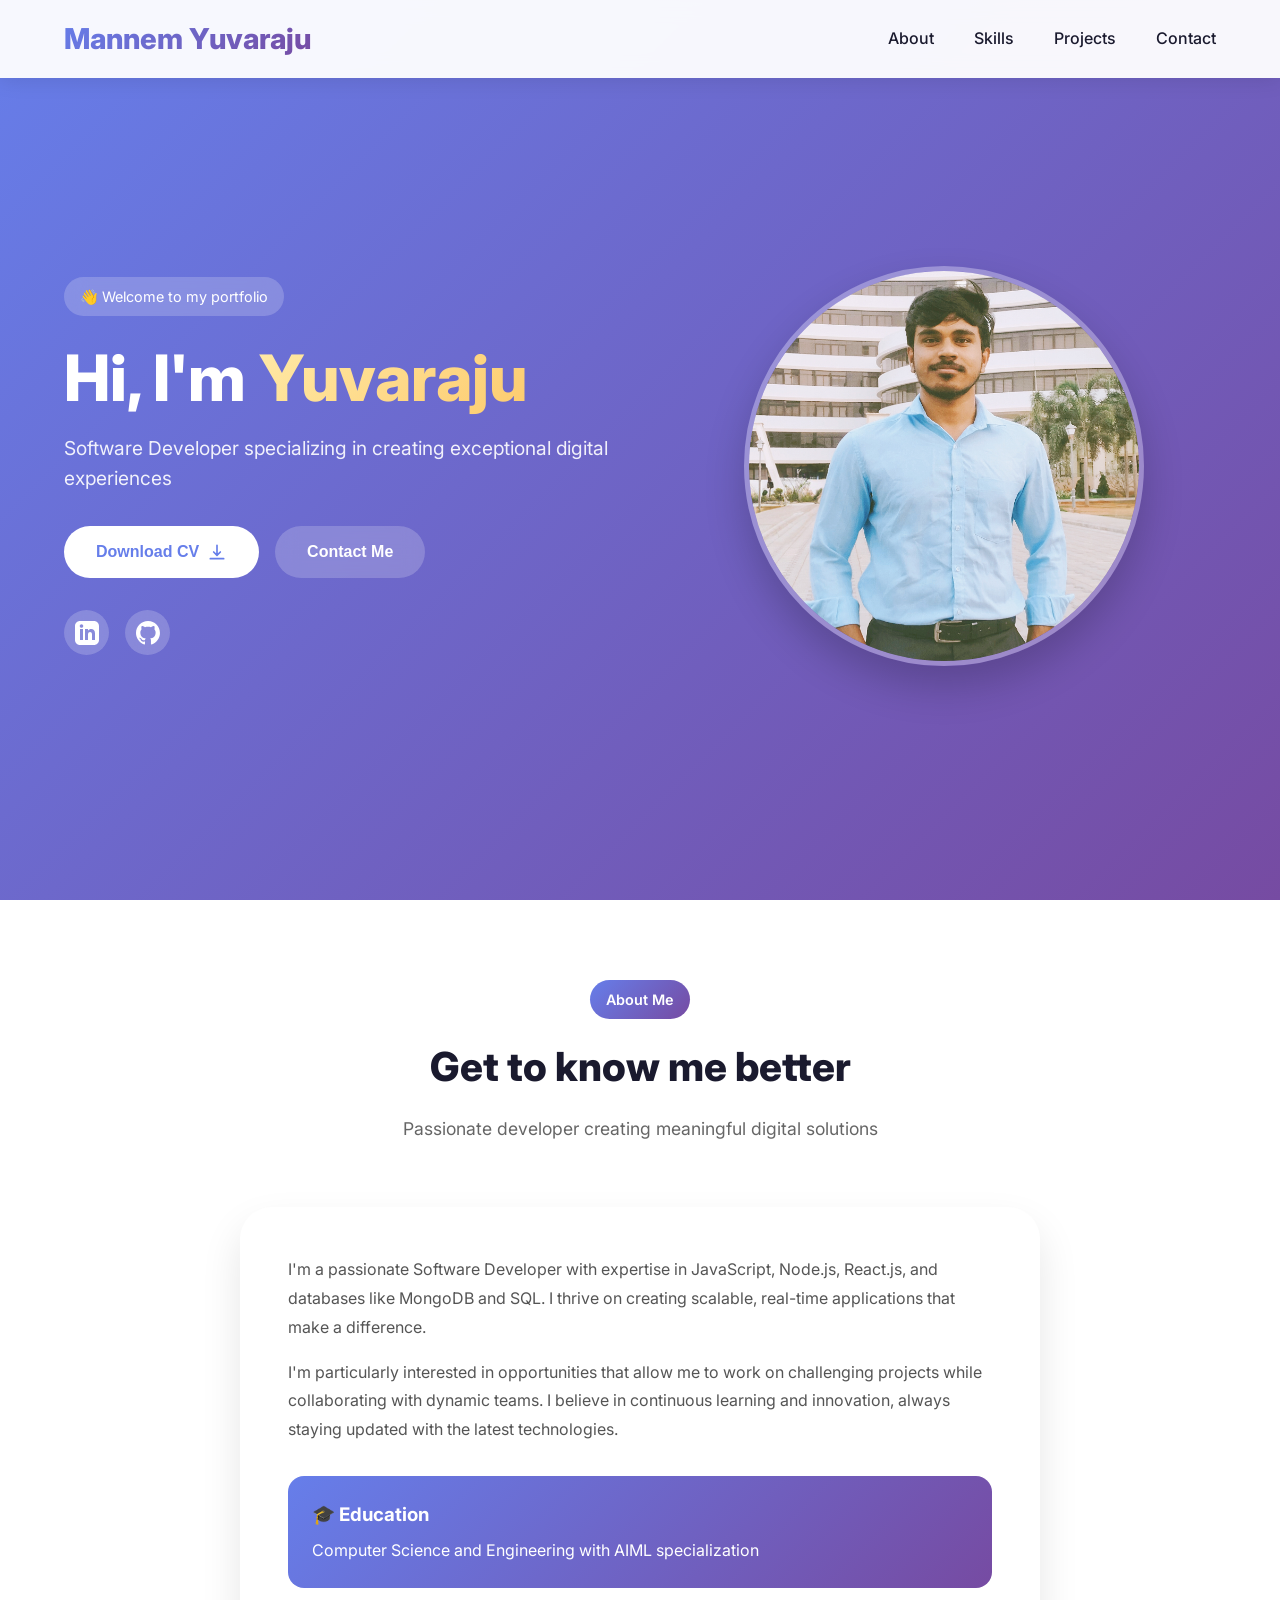
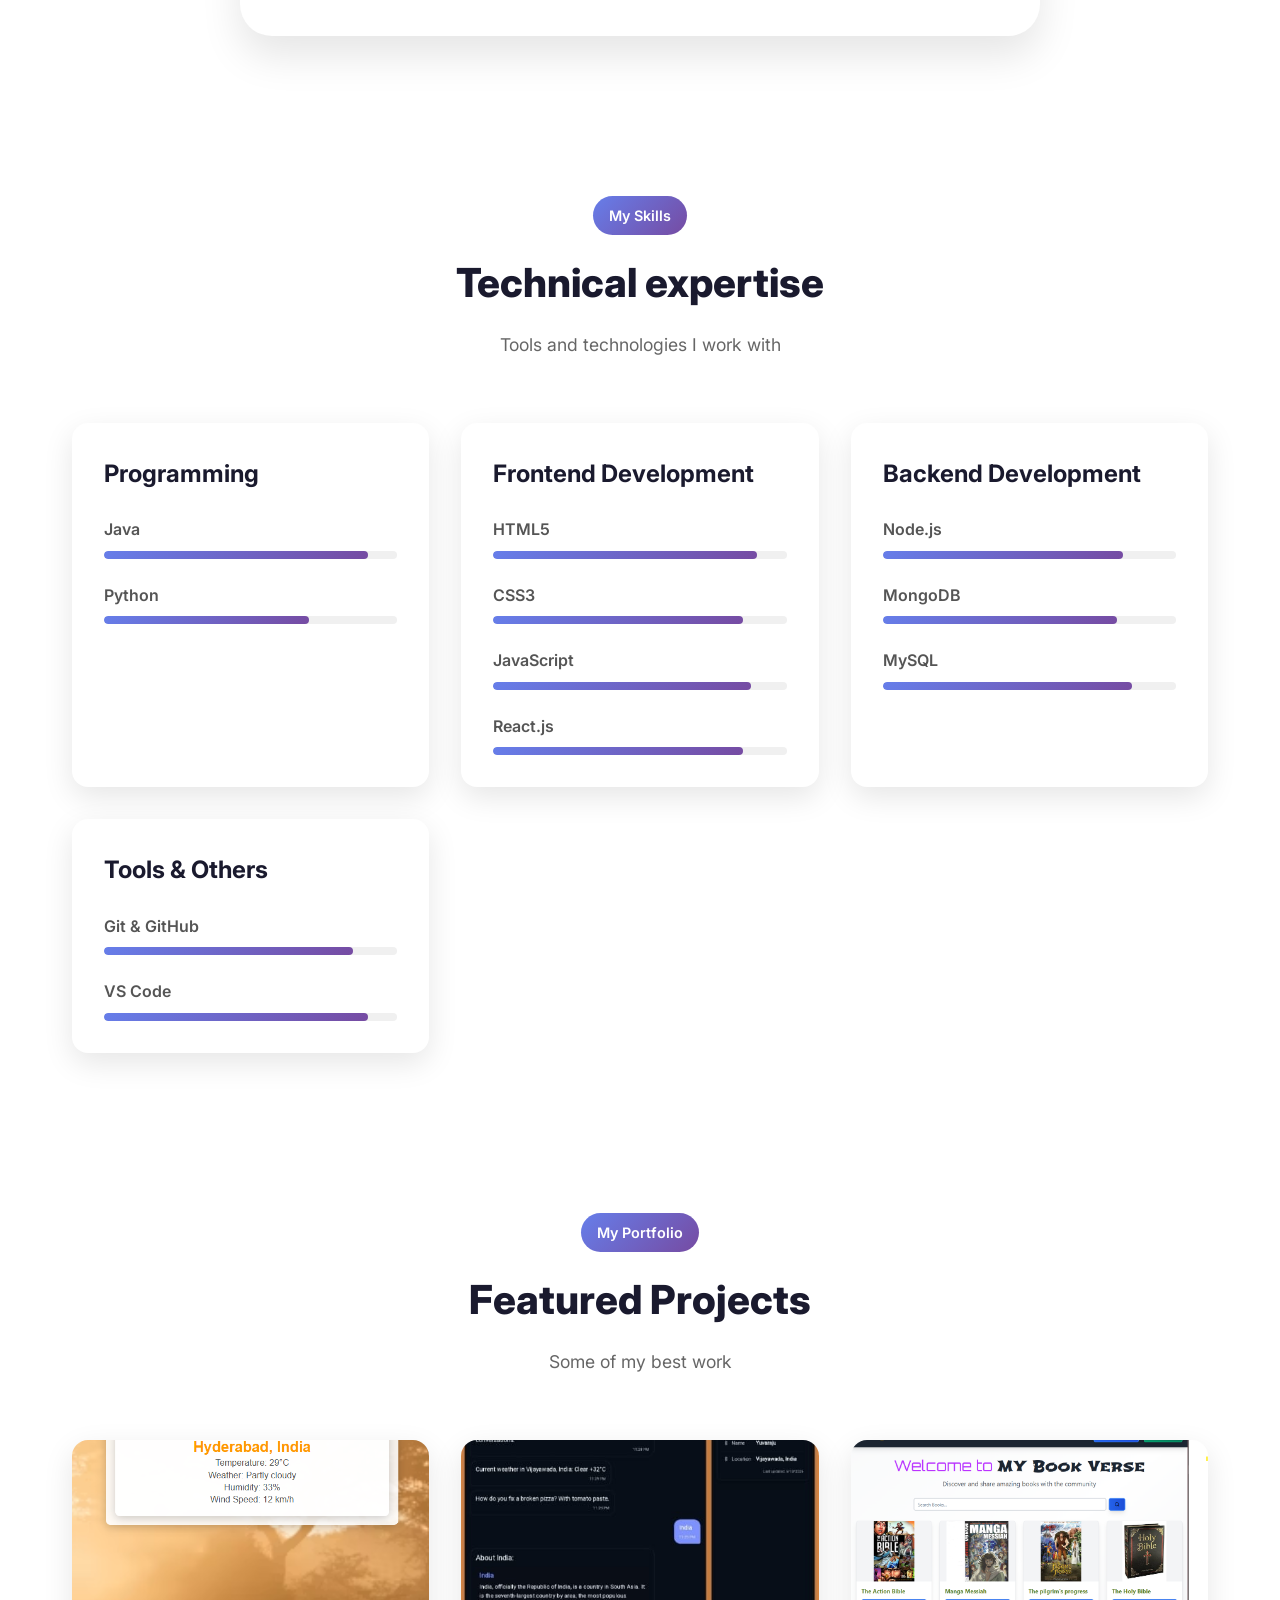
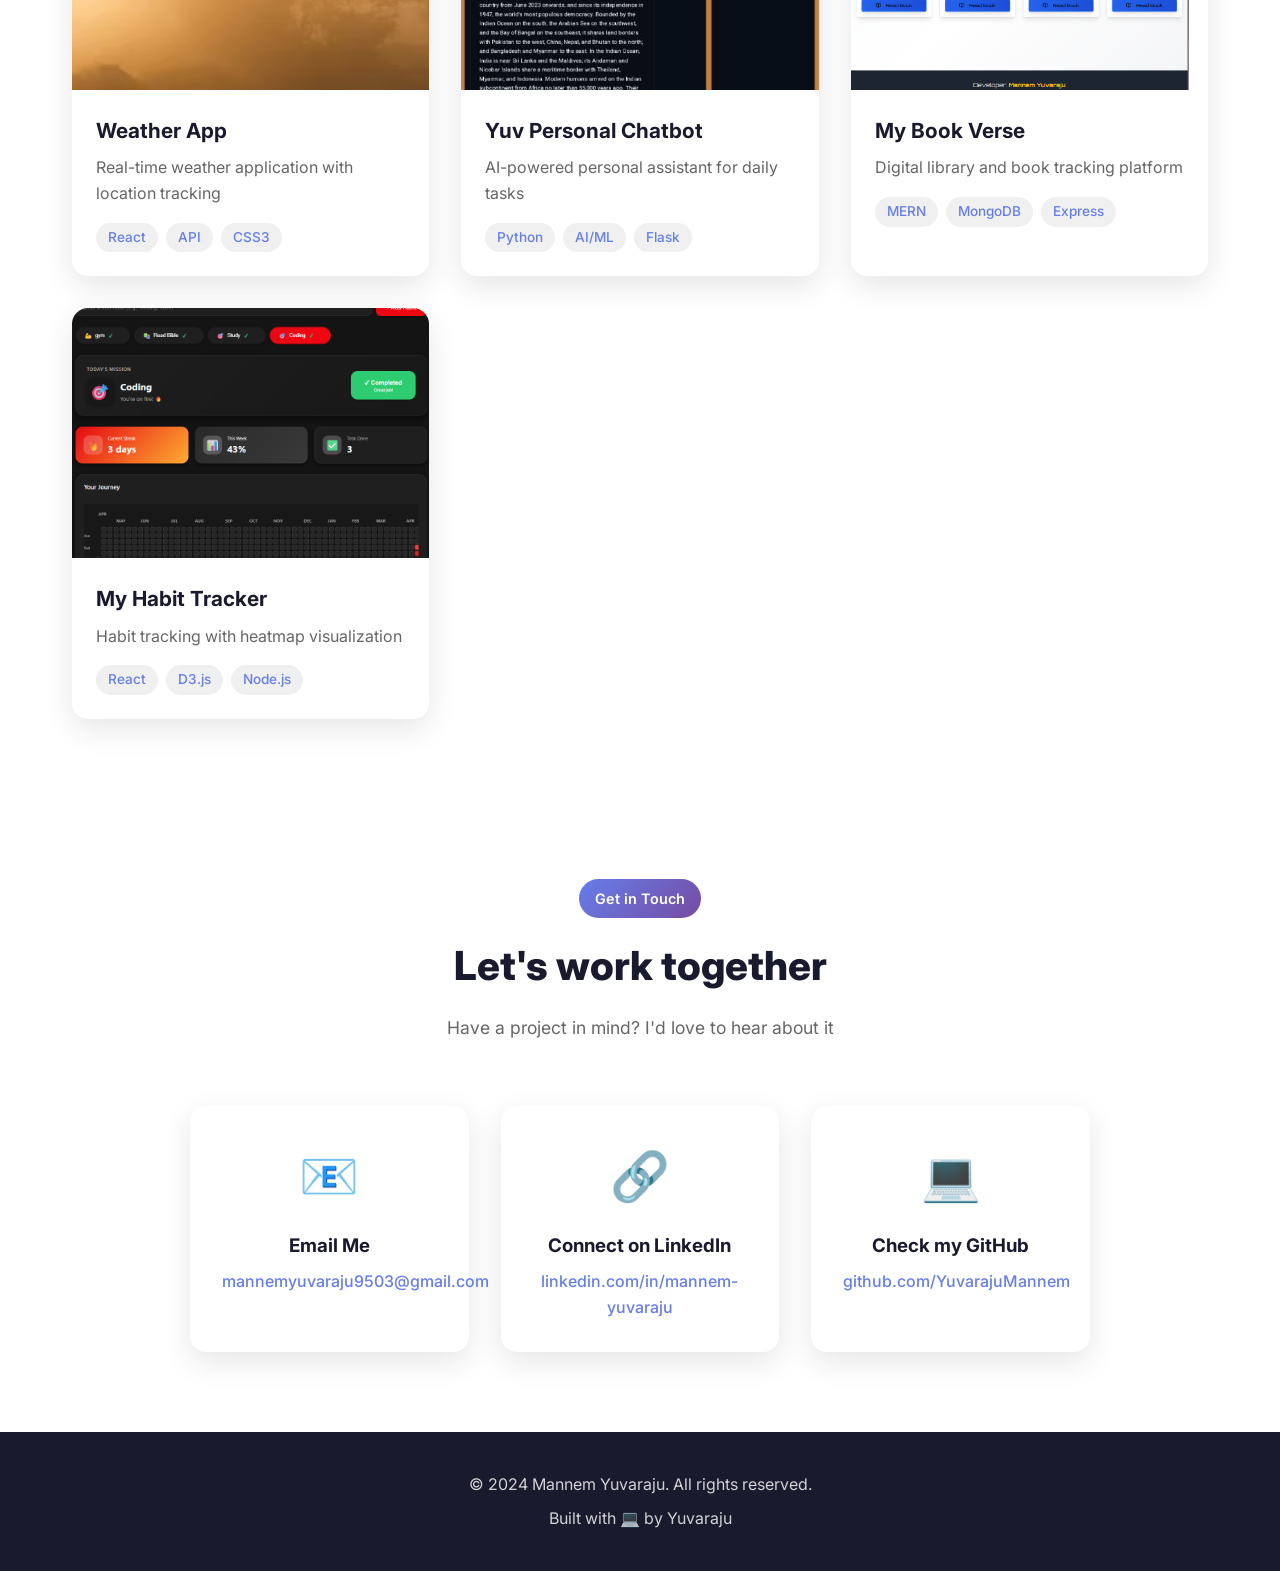
==== index.html @ c5afd4dc "Add programming skills section to index.html Added programming skills section with Java and Python p" ====
<!DOCTYPE html>
<html lang="en">
  <head>
    <meta charset="UTF-8" />
    <meta http-equiv="X-UA-Compatible" content="IE=edge" />
    <meta name="viewport" content="width=device-width, initial-scale=1.0, viewport-fit=cover" />
    <meta name="description" content="Mannem Yuvaraju - Software Developer Portfolio" />
    <meta name="author" content="Mannem Yuvaraju" />
    <title>Mannem Yuvaraju | Software Developer</title>
    <link rel="stylesheet" href="style.css" />
    <link rel="stylesheet" href="mediaqueries.css" />
    <link href="https://fonts.googleapis.com/css2?family=Inter:wght@300;400;500;600;700;800&display=swap" rel="stylesheet">
  </head>
  <body>
    <nav id="desktop-nav">
      <div class="logo">Mannem Yuvaraju</div>
      <div>
        <ul class="nav-links">
          <li><a href="#about">About</a></li>
          <li><a href="#skills">Skills</a></li>
          <li><a href="#projects">Projects</a></li>
          <li><a href="#contact">Contact</a></li>
        </ul>
      </div>
    </nav>
    
    <nav id="hamburger-nav">
      <div class="logo">Mannem Yuvaraju</div>
      <div class="hamburger-menu">
        <div class="hamburger-icon" onclick="toggleMenu()" aria-label="Menu" role="button">
          <span></span>
          <span></span>
          <span></span>
        </div>
        <ul class="menu-links">
          <li><a href="#about" onclick="toggleMenu()">About</a></li>
          <li><a href="#skills" onclick="toggleMenu()">Skills</a></li>
          <li><a href="#projects" onclick="toggleMenu()">Projects</a></li>
          <li><a href="#contact" onclick="toggleMenu()">Contact</a></li>
        </ul>
      </div>
    </nav>

    <section id="hero">
      <div class="hero-content">
        <div class="hero-text">
          <div class="hero-badge">👋 Welcome to my portfolio</div>
          <h1 class="hero-title">
            Hi, I'm <span class="highlight">Yuvaraju</span>
          </h1>
          <p class="hero-subtitle">Software Developer specializing in creating exceptional digital experiences</p>
          <div class="hero-buttons">
            <button class="btn-primary" onclick="window.open('./assets/Yuvaraju_Resume.pdf')">
              Download CV
              <svg width="20" height="20" viewBox="0 0 24 24" fill="none" xmlns="http://www.w3.org/2000/svg">
                <path d="M12 16L12 4M12 16L8 12M12 16L16 12" stroke="currentColor" stroke-width="2" stroke-linecap="round"/>
                <path d="M4 20H20" stroke="currentColor" stroke-width="2" stroke-linecap="round"/>
              </svg>
            </button>
            <button class="btn-secondary" onclick="location.href='#contact'">
              Contact Me
            </button>
          </div>
          <div class="hero-socials">
            <a href="https://www.linkedin.com/in/mannem-yuvaraju/" target="_blank" class="social-link">
              <svg width="24" height="24" viewBox="0 0 24 24" fill="currentColor">
                <path d="M19 0h-14c-2.761 0-5 2.239-5 5v14c0 2.761 2.239 5 5 5h14c2.762 0 5-2.239 5-5v-14c0-2.761-2.238-5-5-5zm-11 19h-3v-11h3v11zm-1.5-12.268c-.966 0-1.75-.79-1.75-1.764s.784-1.764 1.75-1.764 1.75.79 1.75 1.764-.783 1.764-1.75 1.764zm13.5 12.268h-3v-5.604c0-3.368-4-3.113-4 0v5.604h-3v-11h3v1.765c1.396-2.586 7-2.777 7 2.476v6.759z"/>
              </svg>
            </a>
            <a href="https://github.com/YuvarajuMannem" target="_blank" class="social-link">
              <svg width="24" height="24" viewBox="0 0 24 24" fill="currentColor">
                <path d="M12 0c-6.626 0-12 5.373-12 12 0 5.302 3.438 9.8 8.207 11.387.599.111.793-.261.793-.577v-2.234c-3.338.726-4.033-1.416-4.033-1.416-.546-1.387-1.333-1.756-1.333-1.756-1.089-.745.083-.729.083-.729 1.205.084 1.839 1.237 1.839 1.237 1.07 1.834 2.807 1.304 3.492.997.108-.775.418-1.305.762-1.604-2.665-.3-5.466-1.332-5.466-5.93 0-1.31.465-2.38 1.235-3.22-.135-.303-.54-1.523.105-3.176 0 0 1.005-.322 3.3 1.23.96-.267 1.98-.399 3-.405 1.02.006 2.04.138 3 .405 2.28-1.552 3.285-1.23 3.285-1.23.645 1.653.24 2.873.12 3.176.765.84 1.23 1.91 1.23 3.22 0 4.61-2.805 5.625-5.475 5.92.42.36.81 1.096.81 2.22v3.293c0 .319.192.694.801.576 4.765-1.589 8.199-6.086 8.199-11.386 0-6.627-5.373-12-12-12z"/>
              </svg>
            </a>
          </div>
        </div>
        <div class="hero-image">
          <div class="image-wrapper">
            <img src="./assets/profile-pic.png" alt="Yuvaraju profile picture" />
          </div>
        </div>
      </div>
    </section>

    <section id="about">
      <div class="container">
        <div class="section-header">
          <span class="section-badge">About Me</span>
          <h2 class="section-title">Get to know me better</h2>
          <p class="section-subtitle">Passionate developer creating meaningful digital solutions</p>
        </div>
        <div class="about-content">
          <div class="about-card">
            
            <div class="about-text">
              <p>I'm a passionate Software Developer with expertise in JavaScript, Node.js, React.js, and databases like MongoDB and SQL. I thrive on creating scalable, real-time applications that make a difference.</p>
              <p>I'm particularly interested in opportunities that allow me to work on challenging projects while collaborating with dynamic teams. I believe in continuous learning and innovation, always staying updated with the latest technologies.</p>
            </div>
            <div class="about-education">
              <h3>🎓 Education</h3>
              <p>Computer Science and Engineering with AIML specialization</p>
            </div>
          </div>
        </div>
      </div>
    </section>

    <section id="skills">
      <div class="container">
        <div class="section-header">
          <span class="section-badge">My Skills</span>
          <h2 class="section-title">Technical expertise</h2>
          <p class="section-subtitle">Tools and technologies I work with</p>
        </div>
        <div class="skills-grid">
          <div class="skill-category">
            <h3>Programming</h3>
            <div class="skills-list">
              <div class="skill-item">
                <span class="skill-name">Java</span>
                <div class="skill-bar">
                  <div class="skill-progress" style="width: 90%"></div>
                </div>
              </div>
              <div class="skill-item">
                <span class="skill-name">Python</span>
                <div class="skill-bar">
                  <div class="skill-progress" style="width: 70%"></div>
                </div>
              </div>
            </div>
          </div>
          <div class="skill-category">
            <h3>Frontend Development</h3>
            <div class="skills-list">
              <div class="skill-item">
                <span class="skill-name">HTML5</span>
                <div class="skill-bar">
                  <div class="skill-progress" style="width: 90%"></div>
                </div>
              </div>
              <div class="skill-item">
                <span class="skill-name">CSS3</span>
                <div class="skill-bar">
                  <div class="skill-progress" style="width: 85%"></div>
                </div>
              </div>
              <div class="skill-item">
                <span class="skill-name">JavaScript</span>
                <div class="skill-bar">
                  <div class="skill-progress" style="width: 88%"></div>
                </div>
              </div>
              <div class="skill-item">
                <span class="skill-name">React.js</span>
                <div class="skill-bar">
                  <div class="skill-progress" style="width: 85%"></div>
                </div>
              </div>
            </div>
          </div>
          <div class="skill-category">
            <h3>Backend Development</h3>
            <div class="skills-list">
              <div class="skill-item">
                <span class="skill-name">Node.js</span>
                <div class="skill-bar">
                  <div class="skill-progress" style="width: 82%"></div>
                </div>
              </div>
              <div class="skill-item">
                <span class="skill-name">MongoDB</span>
                <div class="skill-bar">
                  <div class="skill-progress" style="width: 80%"></div>
                </div>
              </div>
              <div class="skill-item">
                <span class="skill-name">MySQL</span>
                <div class="skill-bar">
                  <div class="skill-progress" style="width: 85%"></div>
                </div>
              </div>
              
            </div>
          </div>
          <div class="skill-category">
            <h3>Tools & Others</h3>
            <div class="skills-list">
              <div class="skill-item">
                <span class="skill-name">Git & GitHub</span>
                <div class="skill-bar">
                  <div class="skill-progress" style="width: 85%"></div>
                </div>
              </div>
              <div class="skill-item">
                <span class="skill-name">VS Code</span>
                <div class="skill-bar">
                  <div class="skill-progress" style="width: 90%"></div>
                </div>
              </div>
            </div>
          </div>
        </div>
      </div>
    </section>

    <section id="projects">
      <div class="container">
        <div class="section-header">
          <span class="section-badge">My Portfolio</span>
          <h2 class="section-title">Featured Projects</h2>
          <p class="section-subtitle">Some of my best work</p>
        </div>
        <div class="projects-grid">
          <div class="project-card">
            <div class="project-image">
              <img src="./assets/project-1.png" alt="Weather App" />
              <div class="project-overlay">
                <div class="project-links">
                  <a href="https://github.com/" target="_blank" class="project-link">GitHub</a>
                  <a href="https://github.com/" target="_blank" class="project-link">Live Demo</a>
                </div>
              </div>
            </div>
            <div class="project-info">
              <h3>Weather App</h3>
              <p>Real-time weather application with location tracking</p>
              <div class="project-tech">
                <span>React</span>
                <span>API</span>
                <span>CSS3</span>
              </div>
            </div>
          </div>
          <div class="project-card">
            <div class="project-image">
              <img src="./assets/project-2.png" alt="Yuv Personal Chatbot" />
              <div class="project-overlay">
                <div class="project-links">
                  <a href="https://github.com/YuvarajuMannem/Yuv---Personal-Assistant-bot" target="_blank" class="project-link">GitHub</a>
                  <a href="https://yuv-personal-assistant-bot.vercel.app/" target="_blank" class="project-link">Live Demo</a>
                </div>
              </div>
            </div>
            <div class="project-info">
              <h3>Yuv Personal Chatbot</h3>
              <p>AI-powered personal assistant for daily tasks</p>
              <div class="project-tech">
                <span>Python</span>
                <span>AI/ML</span>
                <span>Flask</span>
              </div>
            </div>
          </div>
          <div class="project-card">
            <div class="project-image">
              <img src="./assets/project-3.png" alt="My Book Verse" />
              <div class="project-overlay">
                <div class="project-links">
                  <a href="https://github.com/YuvarajuMannem/my-book-verse" target="_blank" class="project-link">GitHub</a>
                  <a href="https://my-book-verse.vercel.app/" target="_blank" class="project-link">Live Demo</a>
                </div>
              </div>
            </div>
            <div class="project-info">
              <h3>My Book Verse</h3>
              <p>Digital library and book tracking platform</p>
              <div class="project-tech">
                <span>MERN</span>
                <span>MongoDB</span>
                <span>Express</span>
              </div>
            </div>
          </div>
          <div class="project-card">
            <div class="project-image">
              <img src="./assets/project-4.png" alt="My Habit Tracker" />
              <div class="project-overlay">
                <div class="project-links">
                  <a href="https://github.com/YuvarajuMannem/MY-Habit-Heatmap-Tracker.git" target="_blank" class="project-link">GitHub</a>
                  <a href="https://my-habit-heatmap-tracker.vercel.app/" target="_blank" class="project-link">Live Demo</a>
                </div>
              </div>
            </div>
            <div class="project-info">
              <h3>My Habit Tracker</h3>
              <p>Habit tracking with heatmap visualization</p>
              <div class="project-tech">
                <span>React</span>
                <span>D3.js</span>
                <span>Node.js</span>
              </div>
            </div>
          </div>
        </div>
      </div>
    </section>

    <section id="contact">
      <div class="container">
        <div class="section-header">
          <span class="section-badge">Get in Touch</span>
          <h2 class="section-title">Let's work together</h2>
          <p class="section-subtitle">Have a project in mind? I'd love to hear about it</p>
        </div>
        <div class="contact-content">
          <div class="contact-info">
            <div class="contact-card">
              <div class="contact-icon">📧</div>
              <h3>Email Me</h3>
              <a href="mailto:mannemyuvaraju9503@gmail.com">mannemyuvaraju9503@gmail.com</a>
            </div>
            <div class="contact-card">
              <div class="contact-icon">🔗</div>
              <h3>Connect on LinkedIn</h3>
              <a href="https://www.linkedin.com/in/mannem-yuvaraju/" target="_blank">linkedin.com/in/mannem-yuvaraju</a>
            </div>
            <div class="contact-card">
              <div class="contact-icon">💻</div>
              <h3>Check my GitHub</h3>
              <a href="https://github.com/YuvarajuMannem" target="_blank">github.com/YuvarajuMannem</a>
            </div>
          </div>
        </div>
      </div>
    </section>

    <footer>
      <div class="footer-content">
        <p>© 2024 Mannem Yuvaraju. All rights reserved.</p>
        <p>Built with 💻 by Yuvaraju</p>
      </div>
    </footer>

    <script src="script.js"></script>
  </body>
</html>
---- style.css ----
/* Reset and Base Styles */
* {
  margin: 0;
  padding: 0;
  box-sizing: border-box;
}

body {
  font-family: 'Inter', -apple-system, BlinkMacSystemFont, 'Segoe UI', sans-serif;
  background: linear-gradient(135deg, #667eea 0%, #764ba2 100%);
  color: #1a1a2e;
  line-height: 1.6;
  overflow-x: hidden;
}

html {
  scroll-behavior: smooth;
}

.container {
  max-width: 1200px;
  margin: 0 auto;
  padding: 0 2rem;
}

/* Navigation */
#desktop-nav {
  display: flex;
  justify-content: space-between;
  align-items: center;
  padding: 1rem 5%;
  background: rgba(255, 255, 255, 0.95);
  backdrop-filter: blur(10px);
  box-shadow: 0 2px 20px rgba(0, 0, 0, 0.1);
  position: fixed;
  width: 100%;
  top: 0;
  z-index: 1000;
  animation: slideDown 0.5s ease;
}

@keyframes slideDown {
  from {
    transform: translateY(-100%);
    opacity: 0;
  }
  to {
    transform: translateY(0);
    opacity: 1;
  }
}

.logo {
  font-size: 1.8rem;
  font-weight: 800;
  background: linear-gradient(135deg, #667eea 0%, #764ba2 100%);
  -webkit-background-clip: text;
  -webkit-text-fill-color: transparent;
  background-clip: text;
}

.nav-links {
  display: flex;
  gap: 2.5rem;
  list-style: none;
}

.nav-links a {
  text-decoration: none;
  color: #1a1a2e;
  font-weight: 500;
  transition: all 0.3s ease;
  position: relative;
}

.nav-links a::after {
  content: '';
  position: absolute;
  bottom: -5px;
  left: 0;
  width: 0;
  height: 2px;
  background: linear-gradient(135deg, #667eea 0%, #764ba2 100%);
  transition: width 0.3s ease;
}

.nav-links a:hover::after {
  width: 100%;
}

.nav-links a:hover {
  color: #667eea;
}

/* Hamburger Menu */
#hamburger-nav {
  display: none;
  position: fixed;
  width: 100%;
  top: 0;
  z-index: 1000;
  background: rgba(255, 255, 255, 0.95);
  backdrop-filter: blur(10px);
  padding: 1rem 5%;
  justify-content: space-between;
  align-items: center;
}

.hamburger-menu {
  position: relative;
}

.hamburger-icon {
  display: flex;
  flex-direction: column;
  gap: 5px;
  cursor: pointer;
}

.hamburger-icon span {
  width: 25px;
  height: 3px;
  background: #1a1a2e;
  transition: all 0.3s ease;
}

.menu-links {
  position: absolute;
  top: 100%;
  right: 0;
  background: white;
  padding: 1rem;
  border-radius: 1rem;
  box-shadow: 0 10px 30px rgba(0, 0, 0, 0.1);
  display: none;
}

.menu-links.open {
  display: block;
}

.menu-links li {
  list-style: none;
  padding: 0.5rem 0;
}

.menu-links a {
  text-decoration: none;
  color: #1a1a2e;
}

/* Hero Section */
#hero {
  min-height: 100vh;
  display: flex;
  align-items: center;
  padding: 6rem 5% 4rem;
  background: linear-gradient(135deg, #667eea 0%, #764ba2 100%);
  position: relative;
  overflow: hidden;
}

#hero::before {
  content: '';
  position: absolute;
  width: 200%;
  height: 200%;
  background: radial-gradient(circle, rgba(255,255,255,0.1) 1%, transparent 1%);
  background-size: 50px 50px;
  animation: moveBackground 20s linear infinite;
}

@keyframes moveBackground {
  0% {
    transform: translate(0, 0);
  }
  100% {
    transform: translate(50px, 50px);
  }
}

.hero-content {
  max-width: 1200px;
  margin: 0 auto;
  display: grid;
  grid-template-columns: 1fr 1fr;
  gap: 4rem;
  align-items: center;
  position: relative;
  z-index: 1;
}

.hero-badge {
  display: inline-block;
  padding: 0.5rem 1rem;
  background: rgba(255, 255, 255, 0.2);
  backdrop-filter: blur(10px);
  border-radius: 50px;
  font-size: 0.9rem;
  color: white;
  margin-bottom: 1.5rem;
}

.hero-title {
  font-size: 4rem;
  font-weight: 800;
  color: white;
  margin-bottom: 1rem;
  line-height: 1.2;
}

.highlight {
  background: linear-gradient(135deg, #ffeaa7 0%, #fdcb6e 100%);
  -webkit-background-clip: text;
  -webkit-text-fill-color: transparent;
  background-clip: text;
}

.hero-subtitle {
  font-size: 1.2rem;
  color: rgba(255, 255, 255, 0.9);
  margin-bottom: 2rem;
}

.hero-buttons {
  display: flex;
  gap: 1rem;
  margin-bottom: 2rem;
}

.btn-primary, .btn-secondary {
  padding: 1rem 2rem;
  border-radius: 50px;
  font-weight: 600;
  cursor: pointer;
  transition: all 0.3s ease;
  display: inline-flex;
  align-items: center;
  gap: 0.5rem;
  border: none;
  font-size: 1rem;
}

.btn-primary {
  background: white;
  color: #667eea;
}

.btn-primary:hover {
  transform: translateY(-2px);
  box-shadow: 0 10px 25px rgba(0, 0, 0, 0.2);
}

.btn-secondary {
  background: rgba(255, 255, 255, 0.2);
  backdrop-filter: blur(10px);
  color: white;
}

.btn-secondary:hover {
  background: rgba(255, 255, 255, 0.3);
  transform: translateY(-2px);
}

.hero-socials {
  display: flex;
  gap: 1rem;
}

.social-link {
  width: 45px;
  height: 45px;
  background: rgba(255, 255, 255, 0.2);
  backdrop-filter: blur(10px);
  border-radius: 50%;
  display: flex;
  align-items: center;
  justify-content: center;
  transition: all 0.3s ease;
  color: white;
}

.social-link:hover {
  transform: translateY(-3px);
  background: white;
  color: #667eea;
}

.hero-image {
  position: relative;
}

.image-wrapper {
  width: 400px;
  height: 400px;
  margin: 0 auto;
  border-radius: 50%;
  overflow: hidden;
  border: 5px solid rgba(255, 255, 255, 0.3);
  box-shadow: 0 20px 40px rgba(0, 0, 0, 0.2);
  animation: float 3s ease-in-out infinite;
}

@keyframes float {
  0%, 100% {
    transform: translateY(0);
  }
  50% {
    transform: translateY(-20px);
  }
}

.image-wrapper img {
  width: 100%;
  height: 100%;
  object-fit: cover;
}

/* Section Styles */
section {
  padding: 5rem 0;
  background: white;
}

.section-header {
  text-align: center;
  margin-bottom: 4rem;
}

.section-badge {
  display: inline-block;
  padding: 0.5rem 1rem;
  background: linear-gradient(135deg, #667eea 0%, #764ba2 100%);
  color: white;
  border-radius: 50px;
  font-size: 0.9rem;
  font-weight: 600;
  margin-bottom: 1rem;
}

.section-title {
  font-size: 2.5rem;
  font-weight: 800;
  color: #1a1a2e;
  margin-bottom: 1rem;
}

.section-subtitle {
  color: #666;
  font-size: 1.1rem;
}

/* About Section */
.about-content {
  max-width: 800px;
  margin: 0 auto;
}

.about-card {
  background: white;
  border-radius: 2rem;
  padding: 3rem;
  box-shadow: 0 20px 40px rgba(0, 0, 0, 0.1);
}

.stats-grid {
  display: grid;
  grid-template-columns: repeat(3, 1fr);
  gap: 2rem;
  margin-bottom: 2rem;
  padding-bottom: 2rem;
  border-bottom: 2px solid #f0f0f0;
}

.stat-item {
  text-align: center;
}

.stat-number {
  font-size: 2.5rem;
  font-weight: 800;
  background: linear-gradient(135deg, #667eea 0%, #764ba2 100%);
  -webkit-background-clip: text;
  -webkit-text-fill-color: transparent;
  background-clip: text;
  margin-bottom: 0.5rem;
}

.stat-label {
  color: #666;
  font-weight: 500;
}

.about-text {
  margin-bottom: 2rem;
}

.about-text p {
  margin-bottom: 1rem;
  color: #555;
  line-height: 1.8;
}

.about-education {
  background: linear-gradient(135deg, #667eea 0%, #764ba2 100%);
  padding: 1.5rem;
  border-radius: 1rem;
  color: white;
}

.about-education h3 {
  margin-bottom: 0.5rem;
}

/* Skills Section */
.skills-grid {
  display: grid;
  grid-template-columns: repeat(auto-fit, minmax(300px, 1fr));
  gap: 2rem;
}

.skill-category {
  background: white;
  padding: 2rem;
  border-radius: 1rem;
  box-shadow: 0 10px 30px rgba(0, 0, 0, 0.1);
  transition: transform 0.3s ease;
}

.skill-category:hover {
  transform: translateY(-5px);
}

.skill-category h3 {
  font-size: 1.5rem;
  margin-bottom: 1.5rem;
  color: #1a1a2e;
}

.skills-list {
  display: flex;
  flex-direction: column;
  gap: 1.5rem;
}

.skill-item {
  display: flex;
  flex-direction: column;
  gap: 0.5rem;
}

.skill-name {
  font-weight: 600;
  color: #555;
}

.skill-bar {
  width: 100%;
  height: 8px;
  background: #f0f0f0;
  border-radius: 10px;
  overflow: hidden;
}

.skill-progress {
  height: 100%;
  background: linear-gradient(135deg, #667eea 0%, #764ba2 100%);
  border-radius: 10px;
  animation: fillBar 1.5s ease-out;
}

@keyframes fillBar {
  from {
    width: 0;
  }
  to {
    width: var(--width);
  }
}

/* Projects Section */
.projects-grid {
  display: grid;
  grid-template-columns: repeat(auto-fit, minmax(350px, 1fr));
  gap: 2rem;
}

.project-card {
  background: white;
  border-radius: 1rem;
  overflow: hidden;
  box-shadow: 0 10px 30px rgba(0, 0, 0, 0.1);
  transition: all 0.3s ease;
}

.project-card:hover {
  transform: translateY(-10px);
  box-shadow: 0 20px 40px rgba(0, 0, 0, 0.2);
}

.project-image {
  position: relative;
  overflow: hidden;
  height: 250px;
}

.project-image img {
  width: 100%;
  height: 100%;
  object-fit: cover;
  transition: transform 0.5s ease;
}

.project-card:hover .project-image img {
  transform: scale(1.1);
}

.project-overlay {
  position: absolute;
  top: 0;
  left: 0;
  width: 100%;
  height: 100%;
  background: rgba(102, 126, 234, 0.9);
  display: flex;
  align-items: center;
  justify-content: center;
  opacity: 0;
  transition: opacity 0.3s ease;
}

.project-card:hover .project-overlay {
  opacity: 1;
}

.project-links {
  display: flex;
  gap: 1rem;
}

.project-link {
  padding: 0.75rem 1.5rem;
  background: white;
  color: #667eea;
  text-decoration: none;
  border-radius: 50px;
  font-weight: 600;
  transition: all 0.3s ease;
}

.project-link:hover {
  transform: scale(1.05);
  background: #667eea;
  color: white;
}

.project-info {
  padding: 1.5rem;
}

.project-info h3 {
  font-size: 1.3rem;
  margin-bottom: 0.5rem;
  color: #1a1a2e;
}

.project-info p {
  color: #666;
  margin-bottom: 1rem;
}

.project-tech {
  display: flex;
  flex-wrap: wrap;
  gap: 0.5rem;
}

.project-tech span {
  padding: 0.25rem 0.75rem;
  background: #f0f0f0;
  border-radius: 50px;
  font-size: 0.85rem;
  color: #667eea;
  font-weight: 500;
}

/* Contact Section */
.contact-content {
  max-width: 900px;
  margin: 0 auto;
}

.contact-info {
  display: grid;
  grid-template-columns: repeat(auto-fit, minmax(250px, 1fr));
  gap: 2rem;
}

.contact-card {
  text-align: center;
  padding: 2rem;
  background: white;
  border-radius: 1rem;
  box-shadow: 0 10px 30px rgba(0, 0, 0, 0.1);
  transition: all 0.3s ease;
}

.contact-card:hover {
  transform: translateY(-5px);
}

.contact-icon {
  font-size: 3rem;
  margin-bottom: 1rem;
}

.contact-card h3 {
  margin-bottom: 0.5rem;
  color: #1a1a2e;
}

.contact-card a {
  text-decoration: none;
  color: #667eea;
  font-weight: 500;
  transition: color 0.3s ease;
}

.contact-card a:hover {
  color: #764ba2;
}

/* Footer */
footer {
  background: #1a1a2e;
  color: white;
  text-align: center;
  padding: 2rem;
}

.footer-content p {
  margin: 0.5rem 0;
  opacity: 0.8;
}

/* Responsive Design */
@media (max-width: 968px) {
  #desktop-nav {
    display: none;
  }
  
  #hamburger-nav {
    display: flex;
  }
  
  .hero-content {
    grid-template-columns: 1fr;
    text-align: center;
    gap: 2rem;
  }
  
  .hero-buttons {
    justify-content: center;
  }
  
  .hero-socials {
    justify-content: center;
  }
  
  .image-wrapper {
    width: 300px;
    height: 300px;
  }
  
  .hero-title {
    font-size: 2.5rem;
  }
  
  .section-title {
    font-size: 2rem;
  }
  
  .stats-grid {
    grid-template-columns: 1fr;
    gap: 1rem;
  }
  
  .projects-grid {
    grid-template-columns: 1fr;
  }
}

@media (max-width: 480px) {
  .hero-buttons {
    flex-direction: column;
  }
  
  .btn-primary, .btn-secondary {
    width: 100%;
    justify-content: center;
  }
  
  .skill-category {
    padding: 1.5rem;
  }
  
  .contact-info {
    grid-template-columns: 1fr;
  }
}
---- mediaqueries.css ----
@media screen and (max-width: 1400px) {
  #profile {
    height: 83vh;
    margin-bottom: 6rem;
  }
  .about-containers {
    flex-wrap: wrap;
  }
  #contact,
  #projects {
    height: fit-content;
  }
}

@media screen and (max-width: 1200px) {
  #desktop-nav {
    display: none;
  }
  #hamburger-nav {
    display: flex;
  }
  #experience,
  .experience-details-container {
    margin-top: 2rem;
  }
  #profile,
  .section-container {
    display: block;
  }
  .arrow {
    display: none;
  }
  section,
  .section-container {
    height: fit-content;
  }
  section {
    margin: 0 5%;
  }
  .section__pic-container {
    width: 275px;
    height: 275px;
    margin: 0 auto 2rem;
    border-radius: 4rem;
  }
  .about-containers {
    margin-top: 0;
  }
}

@media screen and (max-width: 600px) {
  #contact,
  footer {
    height: 40vh;
  }
  #profile {
    height: 83vh;
    margin-bottom: 0;
  }
  article {
    font-size: 1rem;
  }
  footer nav {
    height: fit-content;
    margin-bottom: 2rem;
  }
  .about-containers,
  .contact-info-upper-container,
  .btn-container {
    flex-wrap: wrap;
  }
  .contact-info-container {
    margin: 0.5;
  }
  .contact-info-container p,
  .nav-links li a {
    font-size: 1rem;
  }
  .experience-sub-title {
    font-size: 1.25rem;
  }
  .logo {
    font-size: 1.5rem;
  }
  .nav-links {
    flex-direction: column;
    gap: 0.5rem;
    text-align: center;
  }
  .section__pic-container {
    width: justify;
    height: justify;
    justify-content: center;
    border-radius: 2.5rem;
  }
  .section__text__p2 {
    font-size: 1.25rem;
  }
  .title {
    font-size: 2rem;
  }
  .text-container {
    text-align: justify;
  }
}
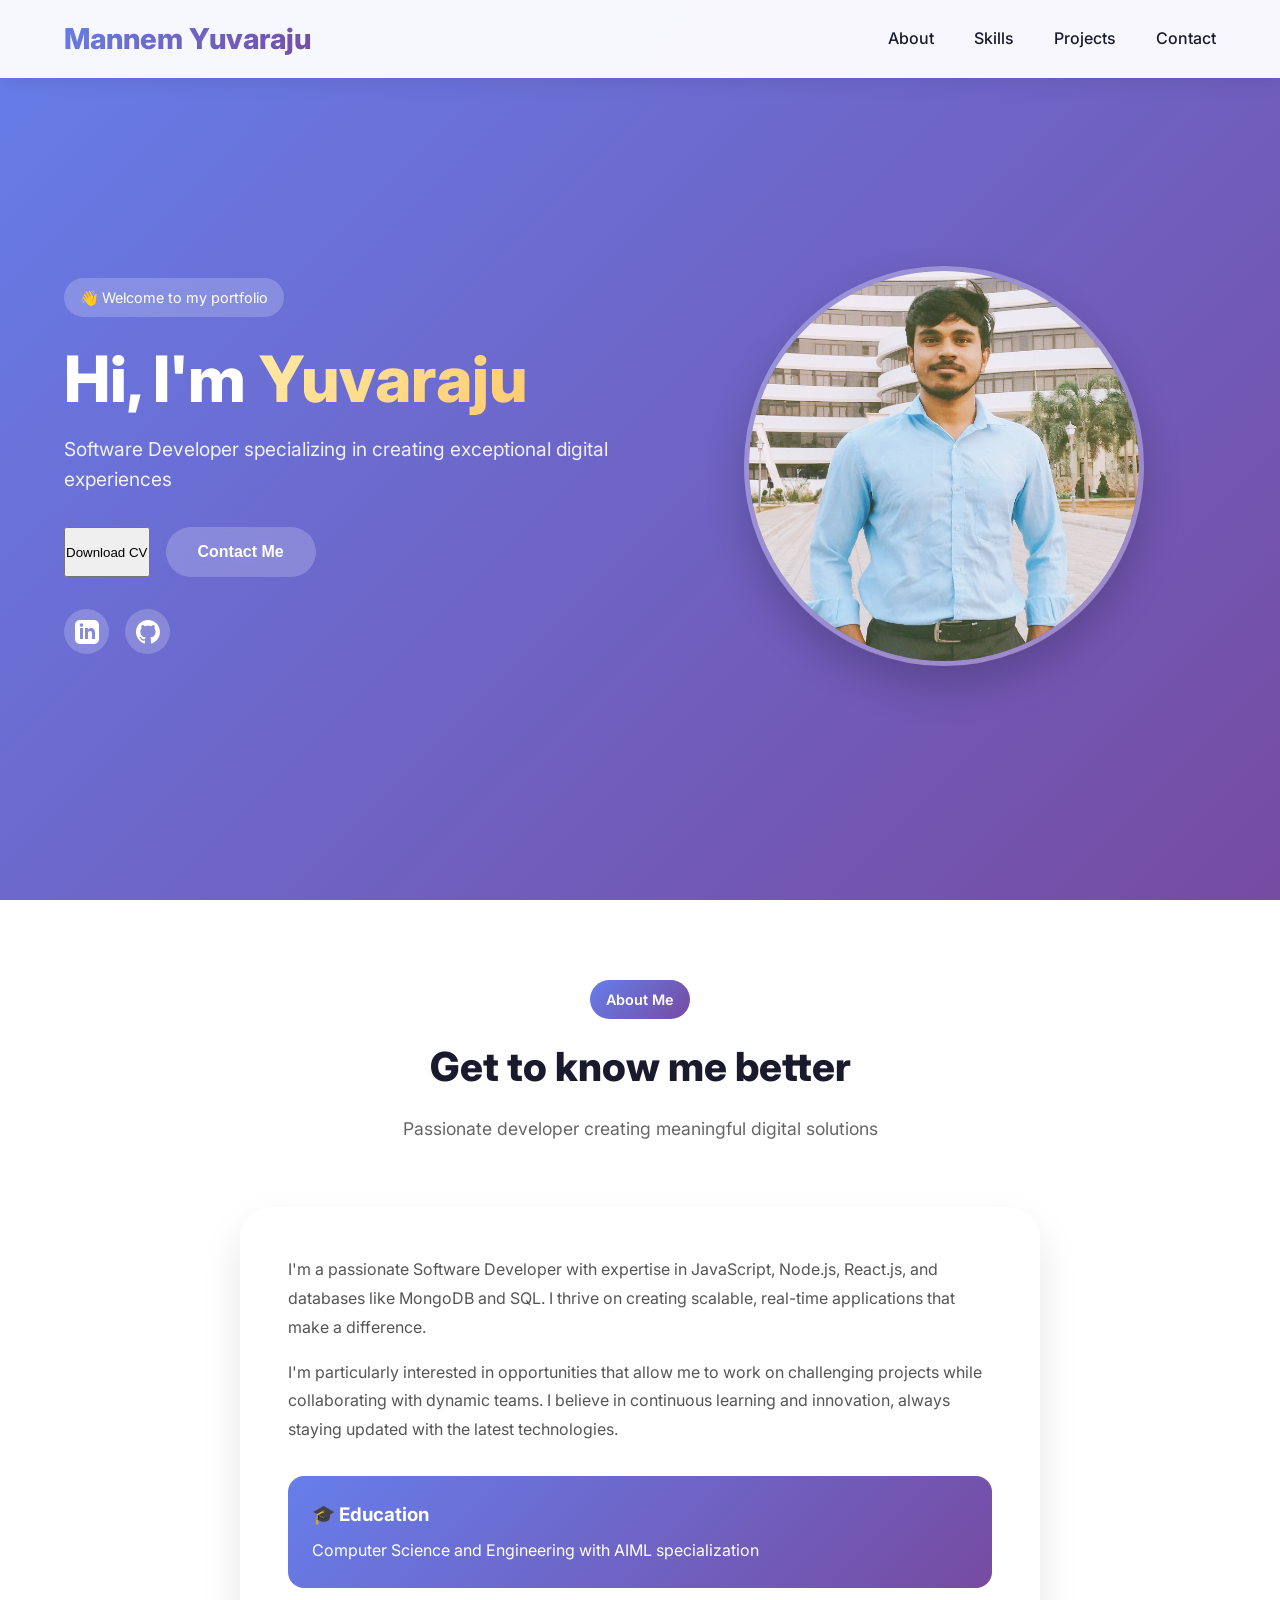
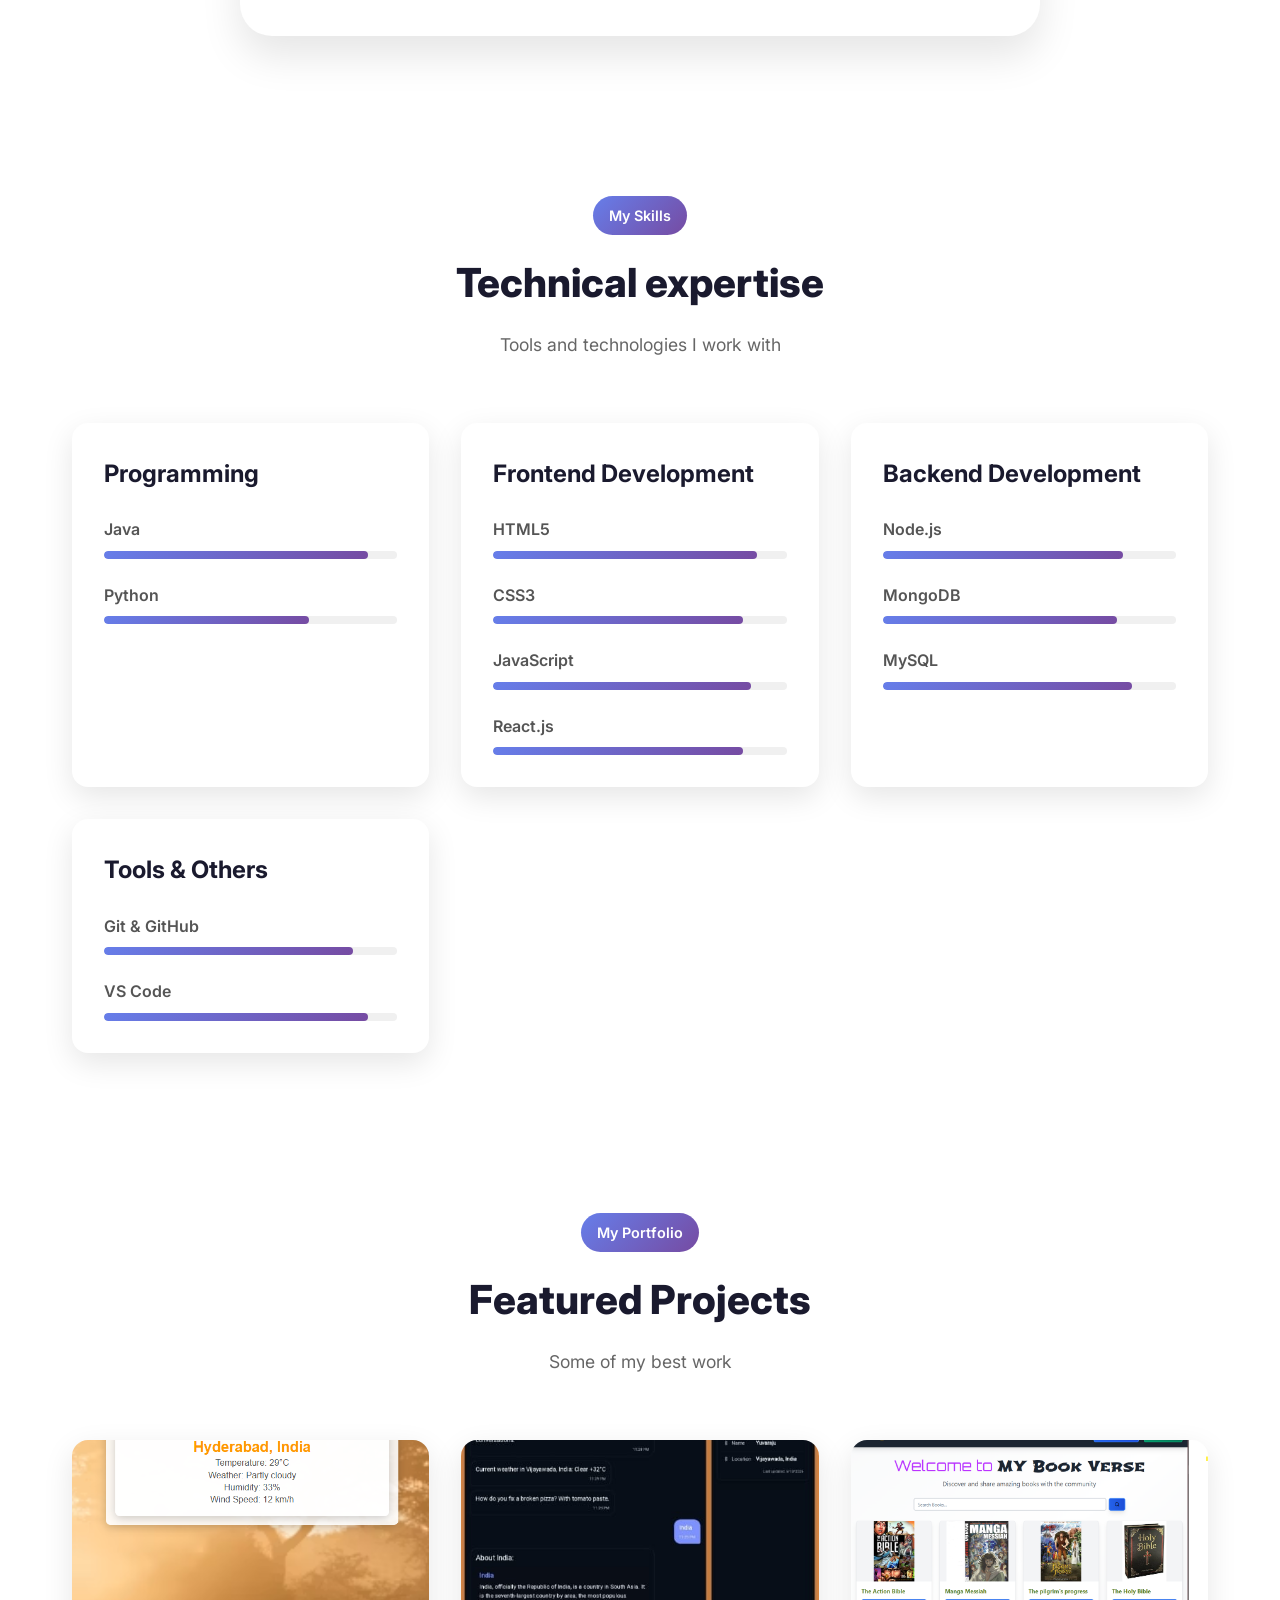
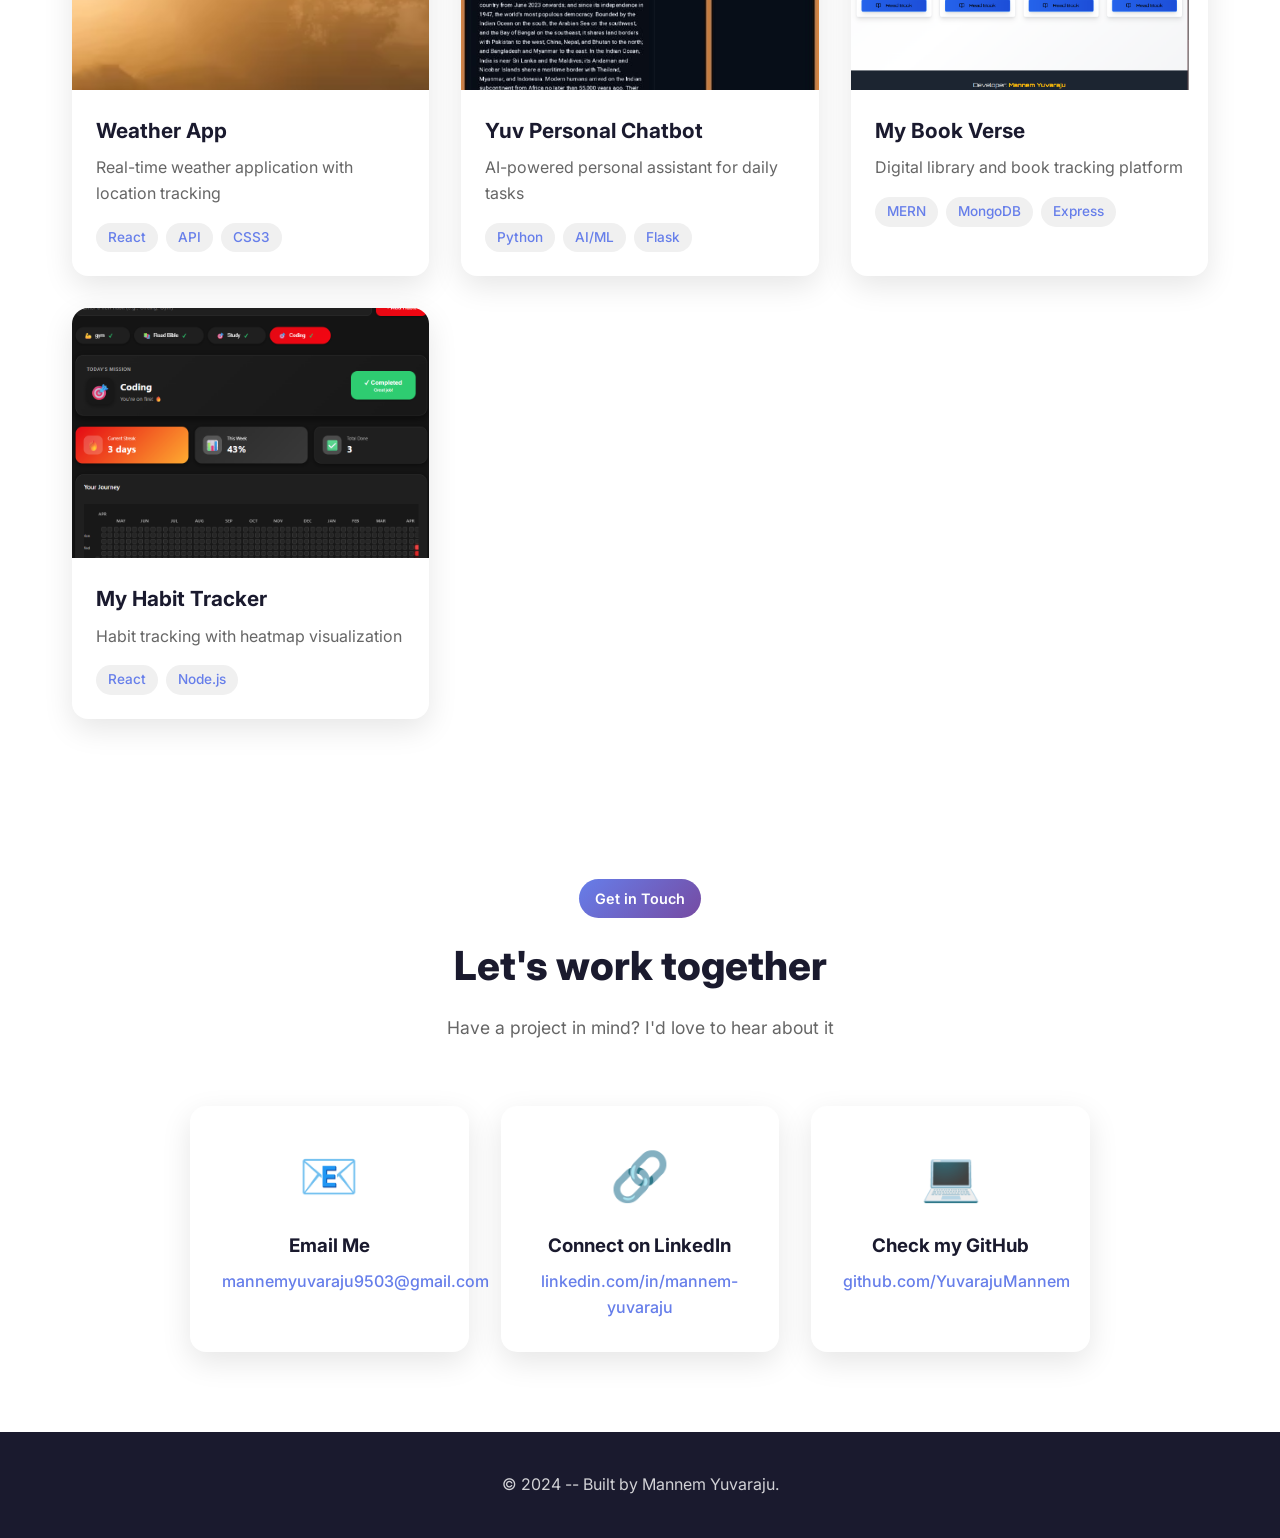
==== commit 8c292bd8: "Update index.html" ====
--- a/index.html
+++ b/index.html
@@ -50,12 +50,10 @@
           </h1>
           <p class="hero-subtitle">Software Developer specializing in creating exceptional digital experiences</p>
           <div class="hero-buttons">
-            <button class="btn-primary" onclick="window.open('./assets/Yuvaraju_Resume.pdf')">
+            <button
+                  class="btn btn-color-1"
+                onclick="window.open('https://drive.google.com/file/d/1sJTt0rZIt_IUapvSD_3iAAFHgixoV7Rw/view?usp=drive_link', '_blank')">
               Download CV
-              <svg width="20" height="20" viewBox="0 0 24 24" fill="none" xmlns="http://www.w3.org/2000/svg">
-                <path d="M12 16L12 4M12 16L8 12M12 16L16 12" stroke="currentColor" stroke-width="2" stroke-linecap="round"/>
-                <path d="M4 20H20" stroke="currentColor" stroke-width="2" stroke-linecap="round"/>
-              </svg>
             </button>
             <button class="btn-secondary" onclick="location.href='#contact'">
               Contact Me
@@ -287,7 +285,6 @@
               <p>Habit tracking with heatmap visualization</p>
               <div class="project-tech">
                 <span>React</span>
-                <span>D3.js</span>
                 <span>Node.js</span>
               </div>
             </div>
@@ -308,7 +305,7 @@
             <div class="contact-card">
               <div class="contact-icon">📧</div>
               <h3>Email Me</h3>
-              <a href="mailto:mannemyuvaraju9503@gmail.com">mannemyuvaraju9503@gmail.com</a>
+              <a href="https://mail.google.com/mail/u/0/?fs=1&to=mannemyuvaraju9503@gmail.com&tf=cm">mannemyuvaraju9503@gmail.com</a>
             </div>
             <div class="contact-card">
               <div class="contact-icon">🔗</div>
@@ -327,8 +324,7 @@
 
     <footer>
       <div class="footer-content">
-        <p>© 2024 Mannem Yuvaraju. All rights reserved.</p>
-        <p>Built with 💻 by Yuvaraju</p>
+        <p>© 2024 -- Built by Mannem Yuvaraju.</p>
       </div>
     </footer>
 
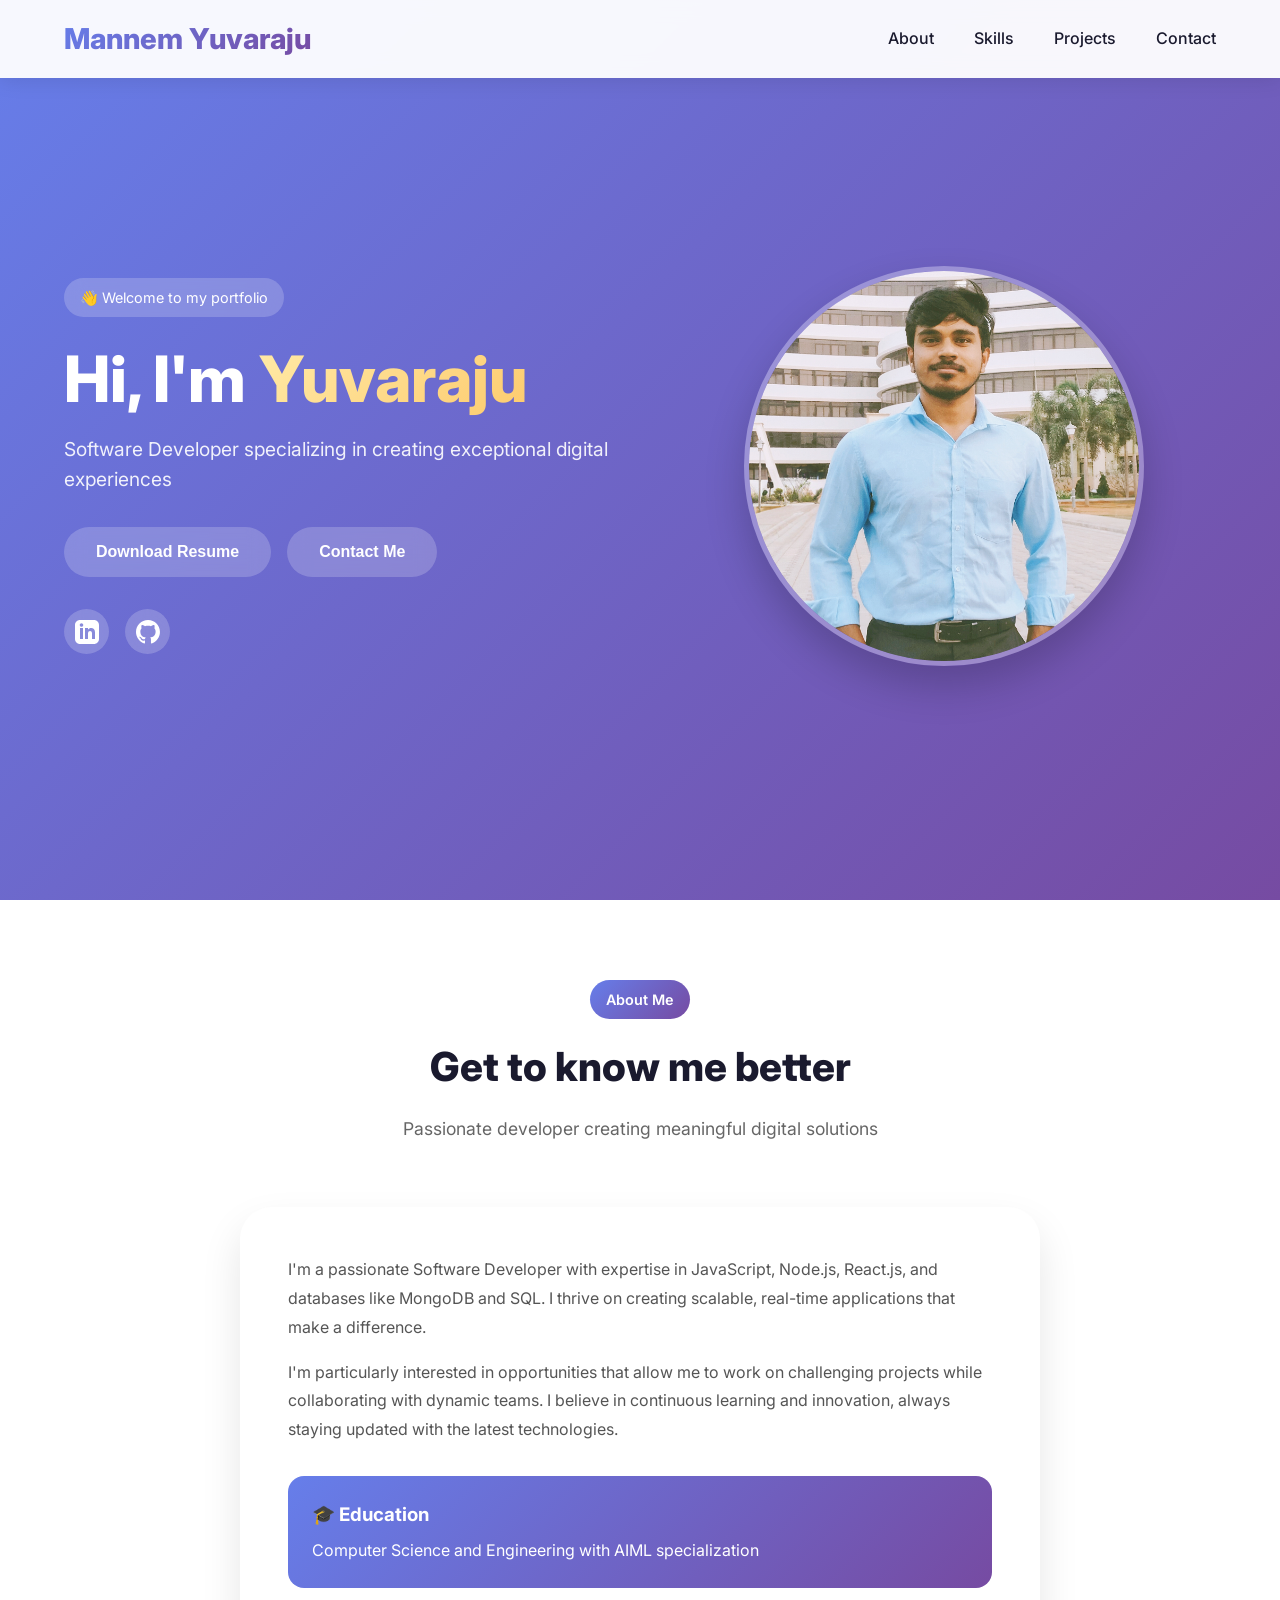
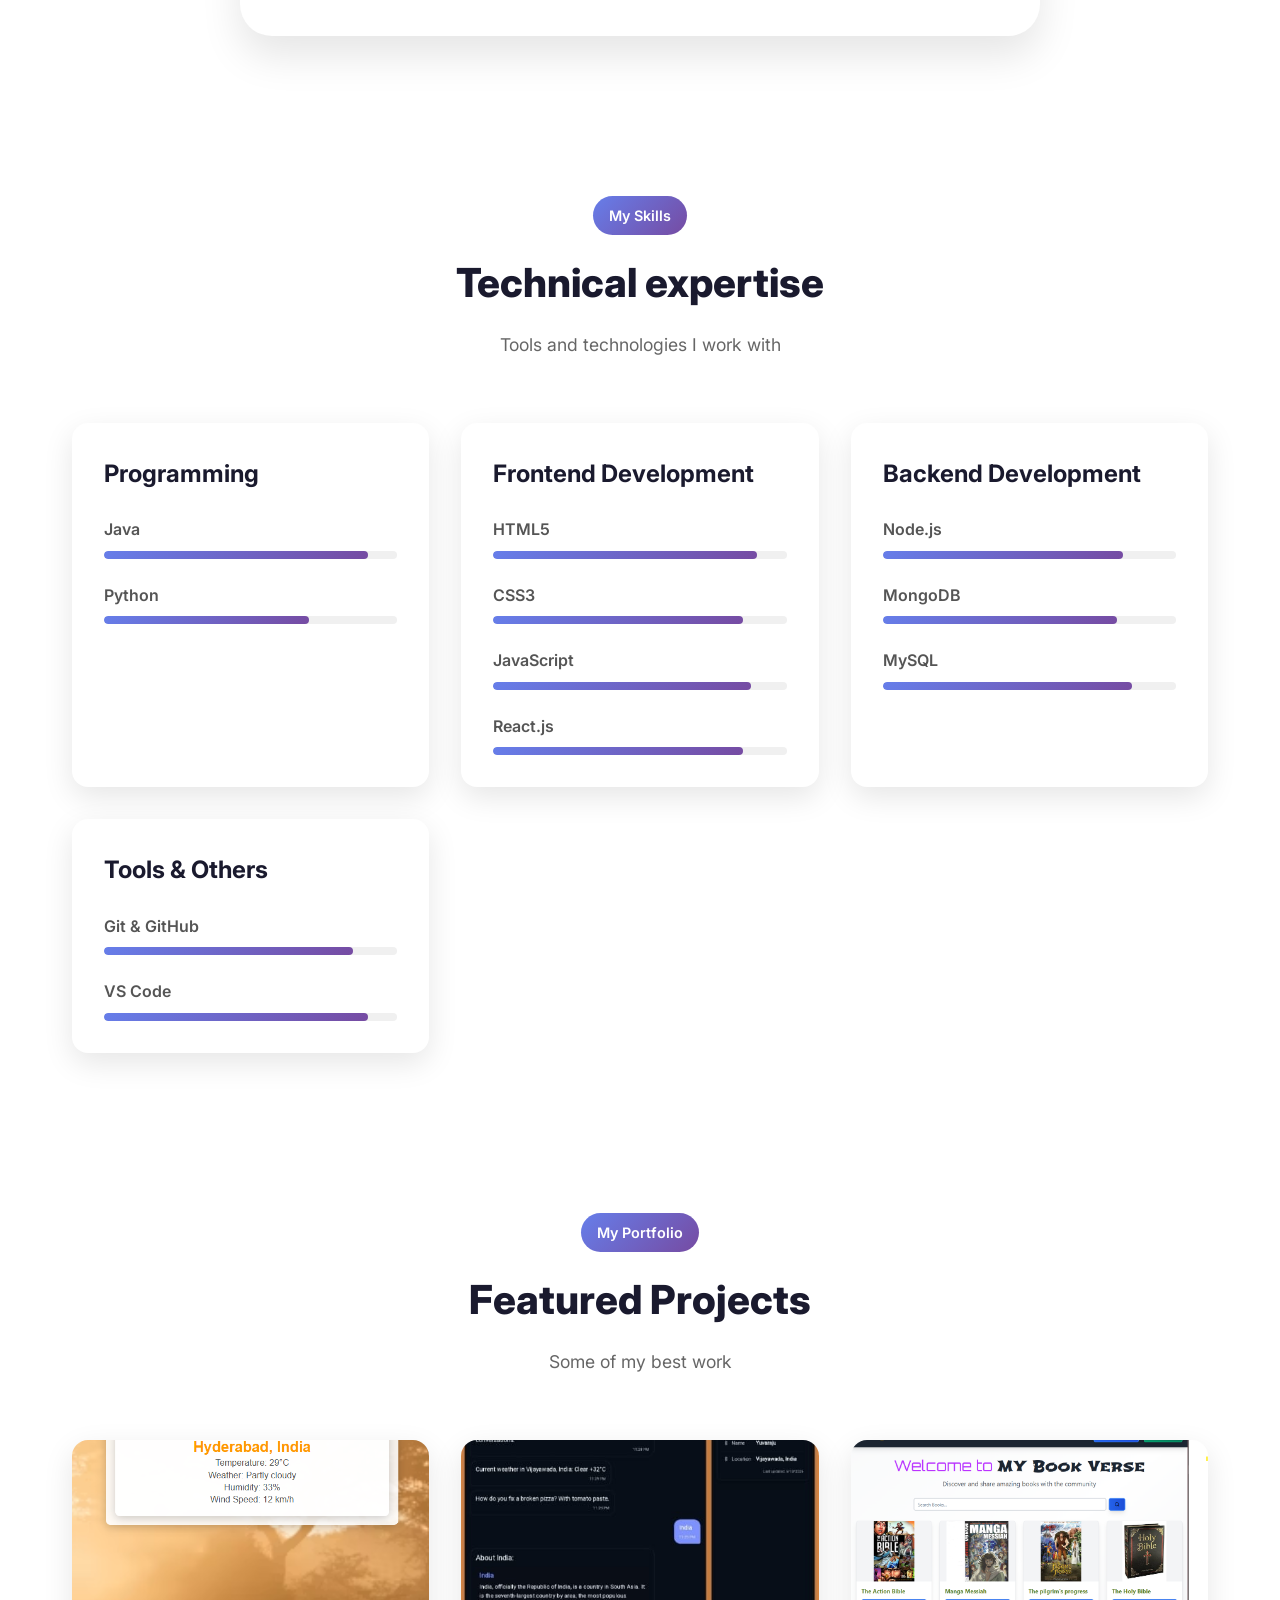
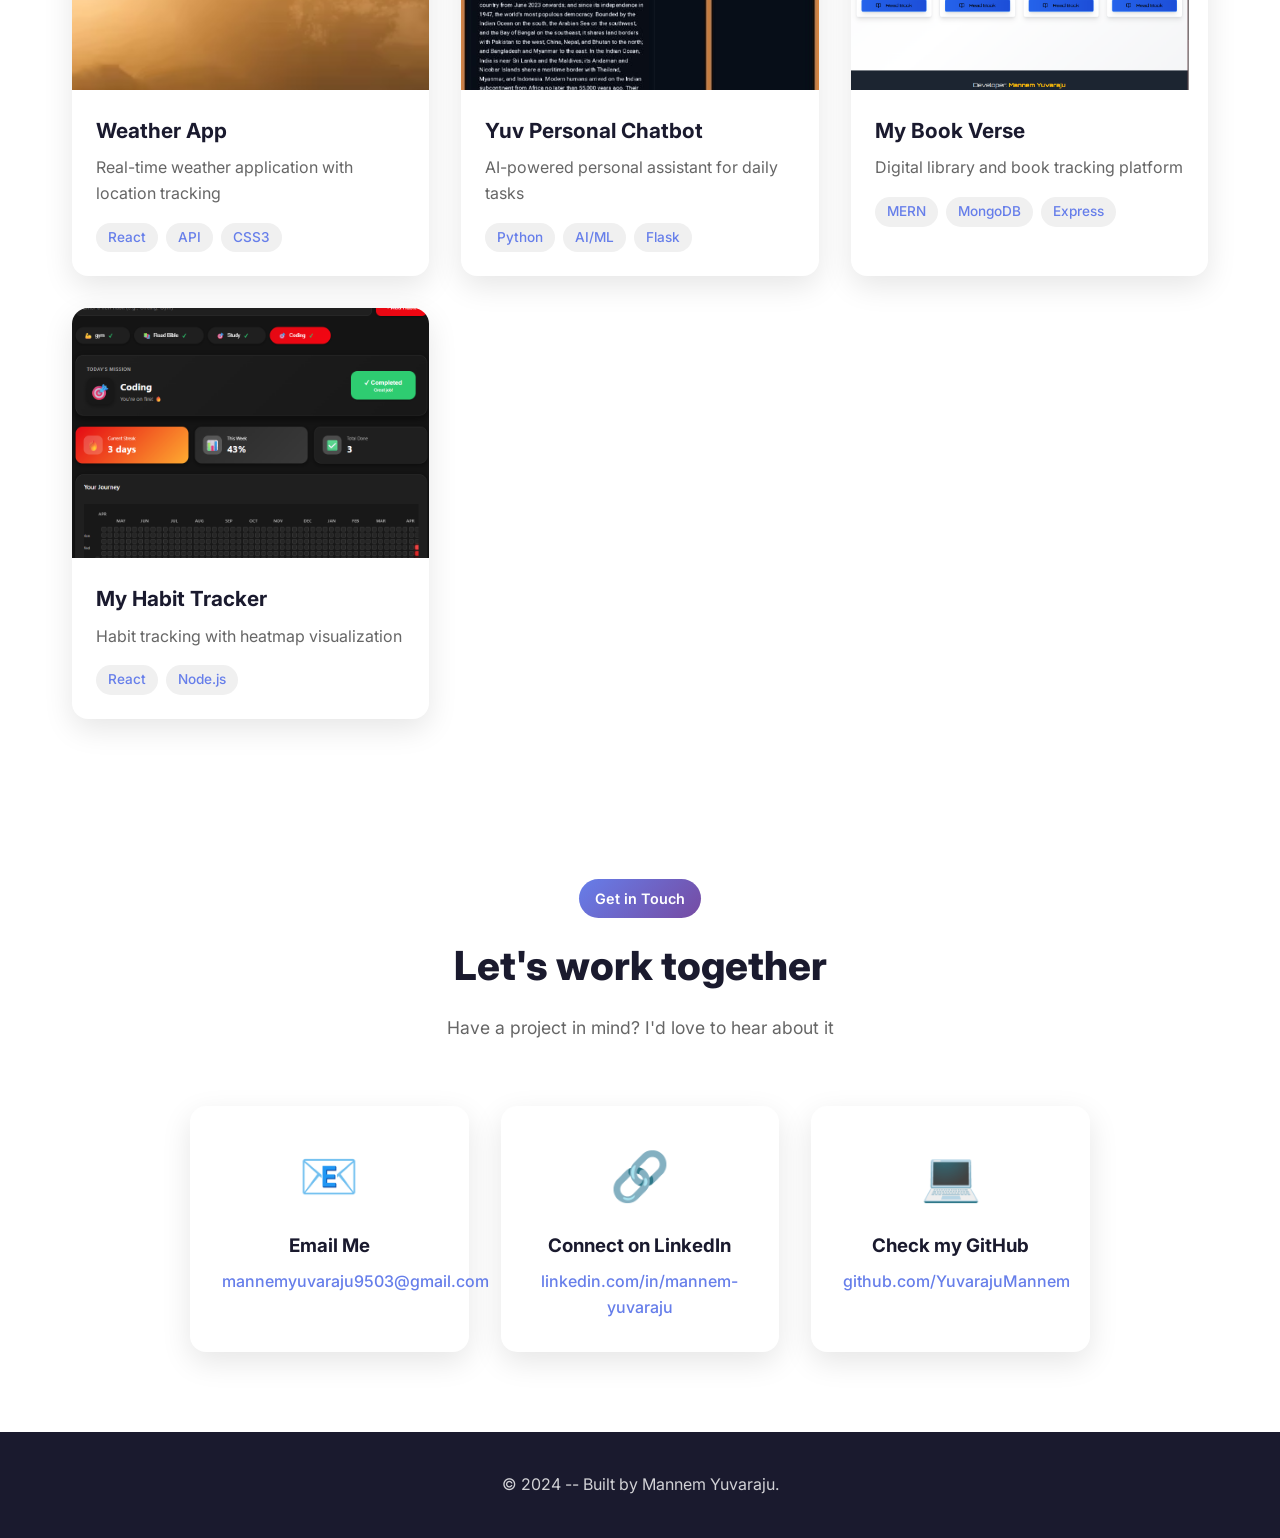
==== commit 0ec92d6c: "Update index.html" ====
--- a/index.html
+++ b/index.html
@@ -50,10 +50,10 @@
           </h1>
           <p class="hero-subtitle">Software Developer specializing in creating exceptional digital experiences</p>
           <div class="hero-buttons">
-            <button
-                  class="btn btn-color-1"
+            
+            <button class="btn-secondary" 
                 onclick="window.open('https://drive.google.com/file/d/1sJTt0rZIt_IUapvSD_3iAAFHgixoV7Rw/view?usp=drive_link', '_blank')">
-              Download CV
+              Download Resume
             </button>
             <button class="btn-secondary" onclick="location.href='#contact'">
               Contact Me
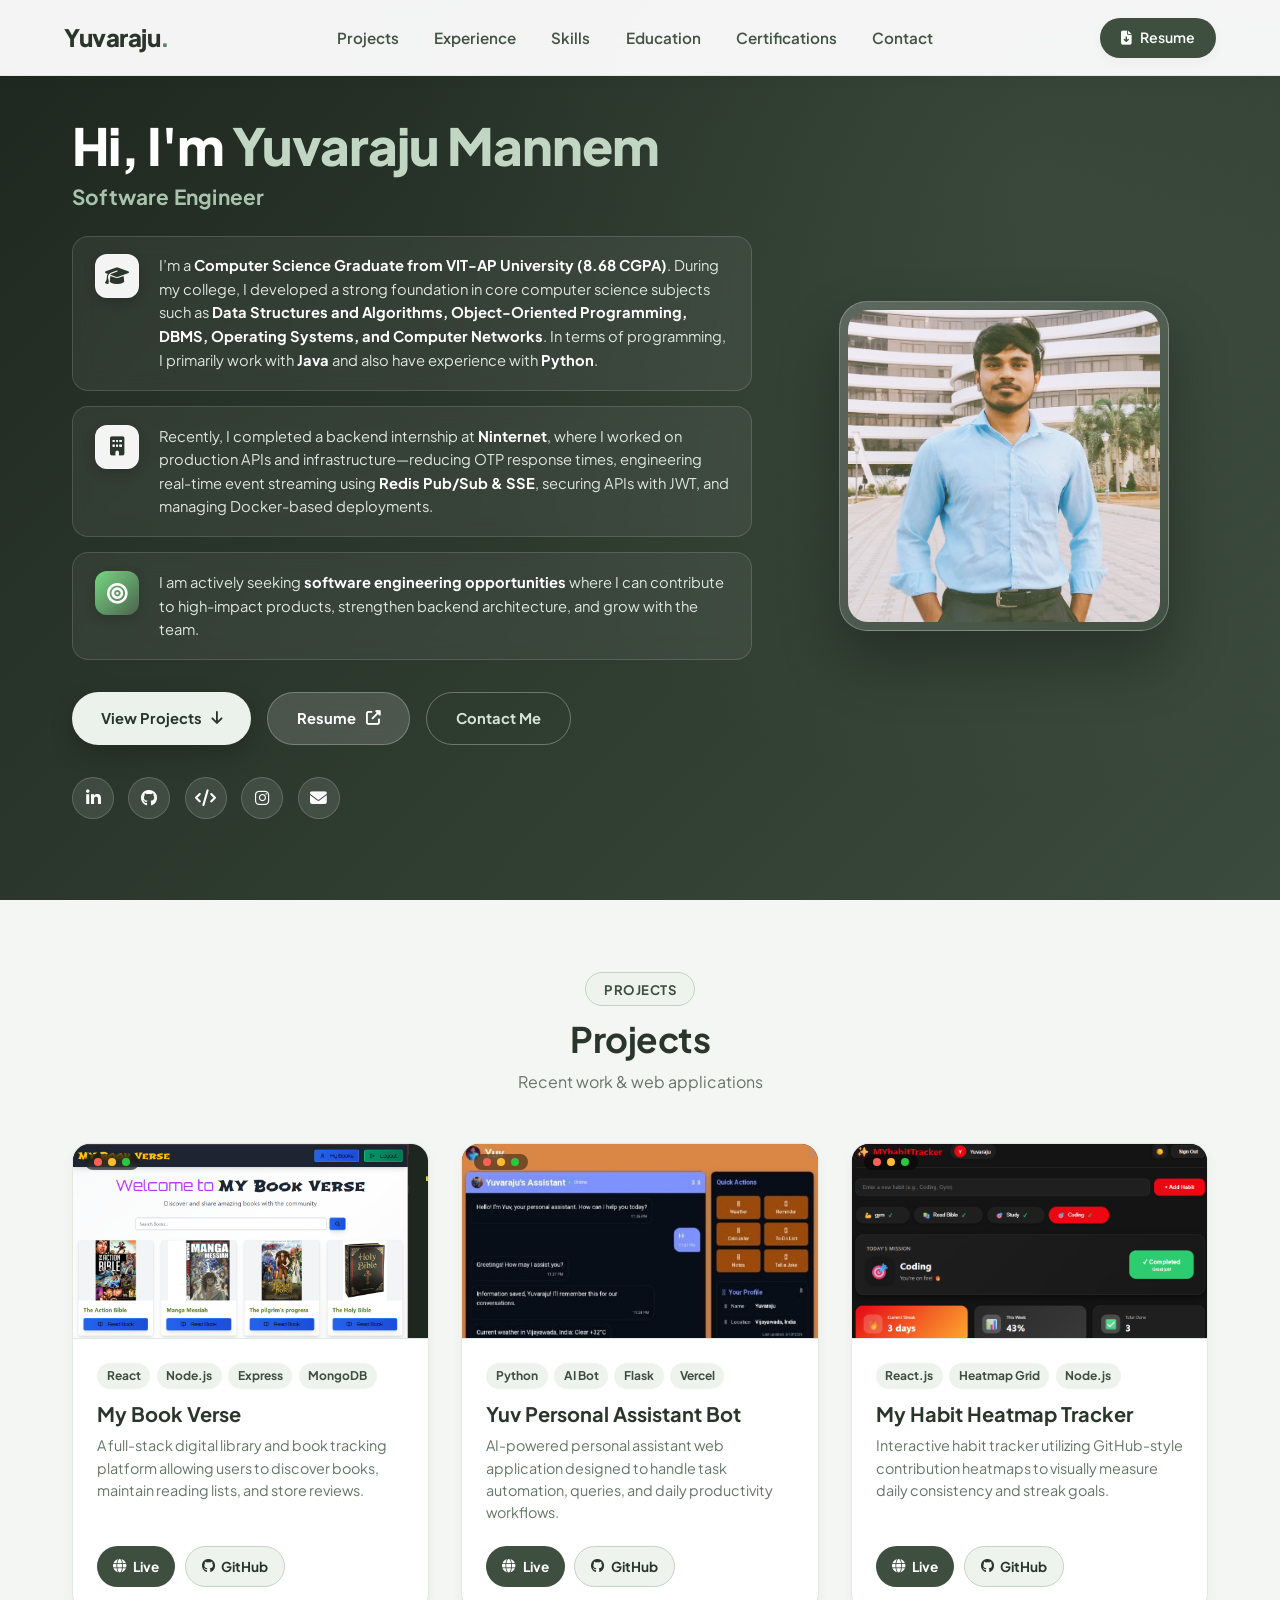
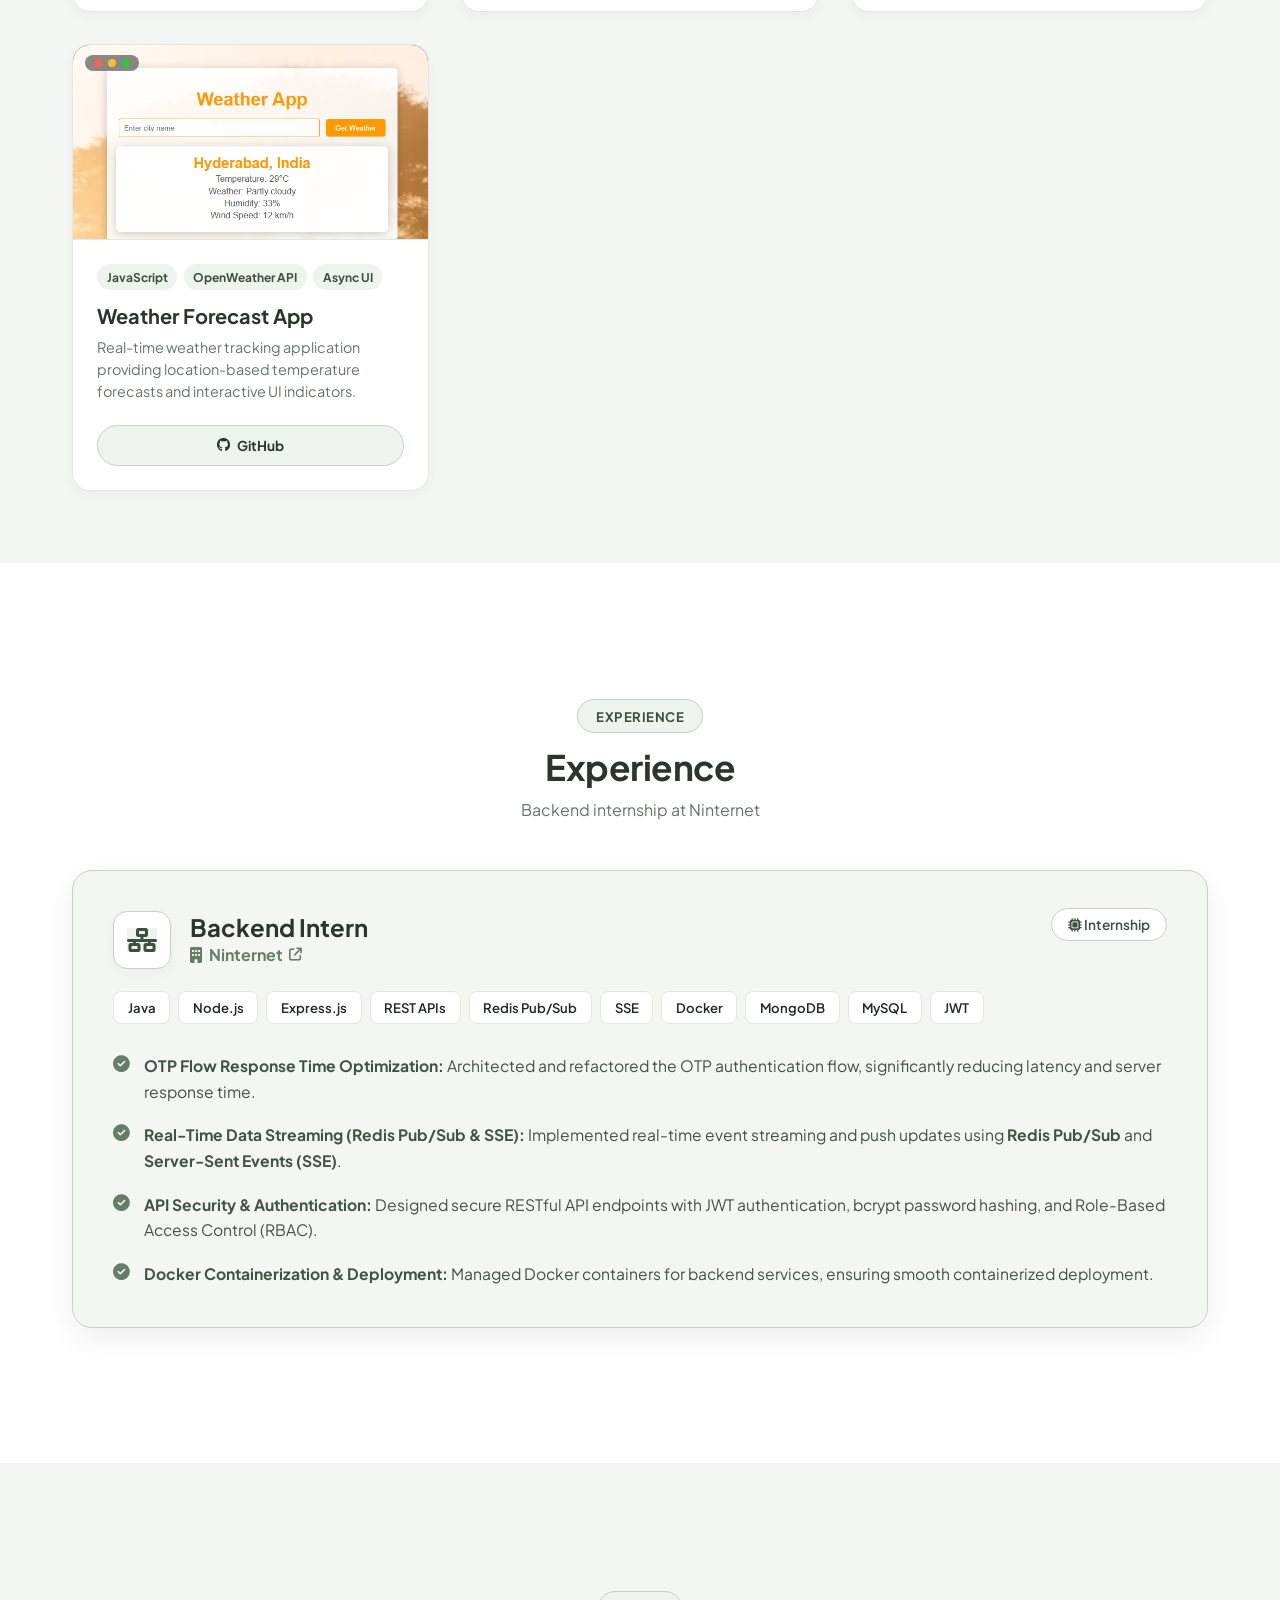
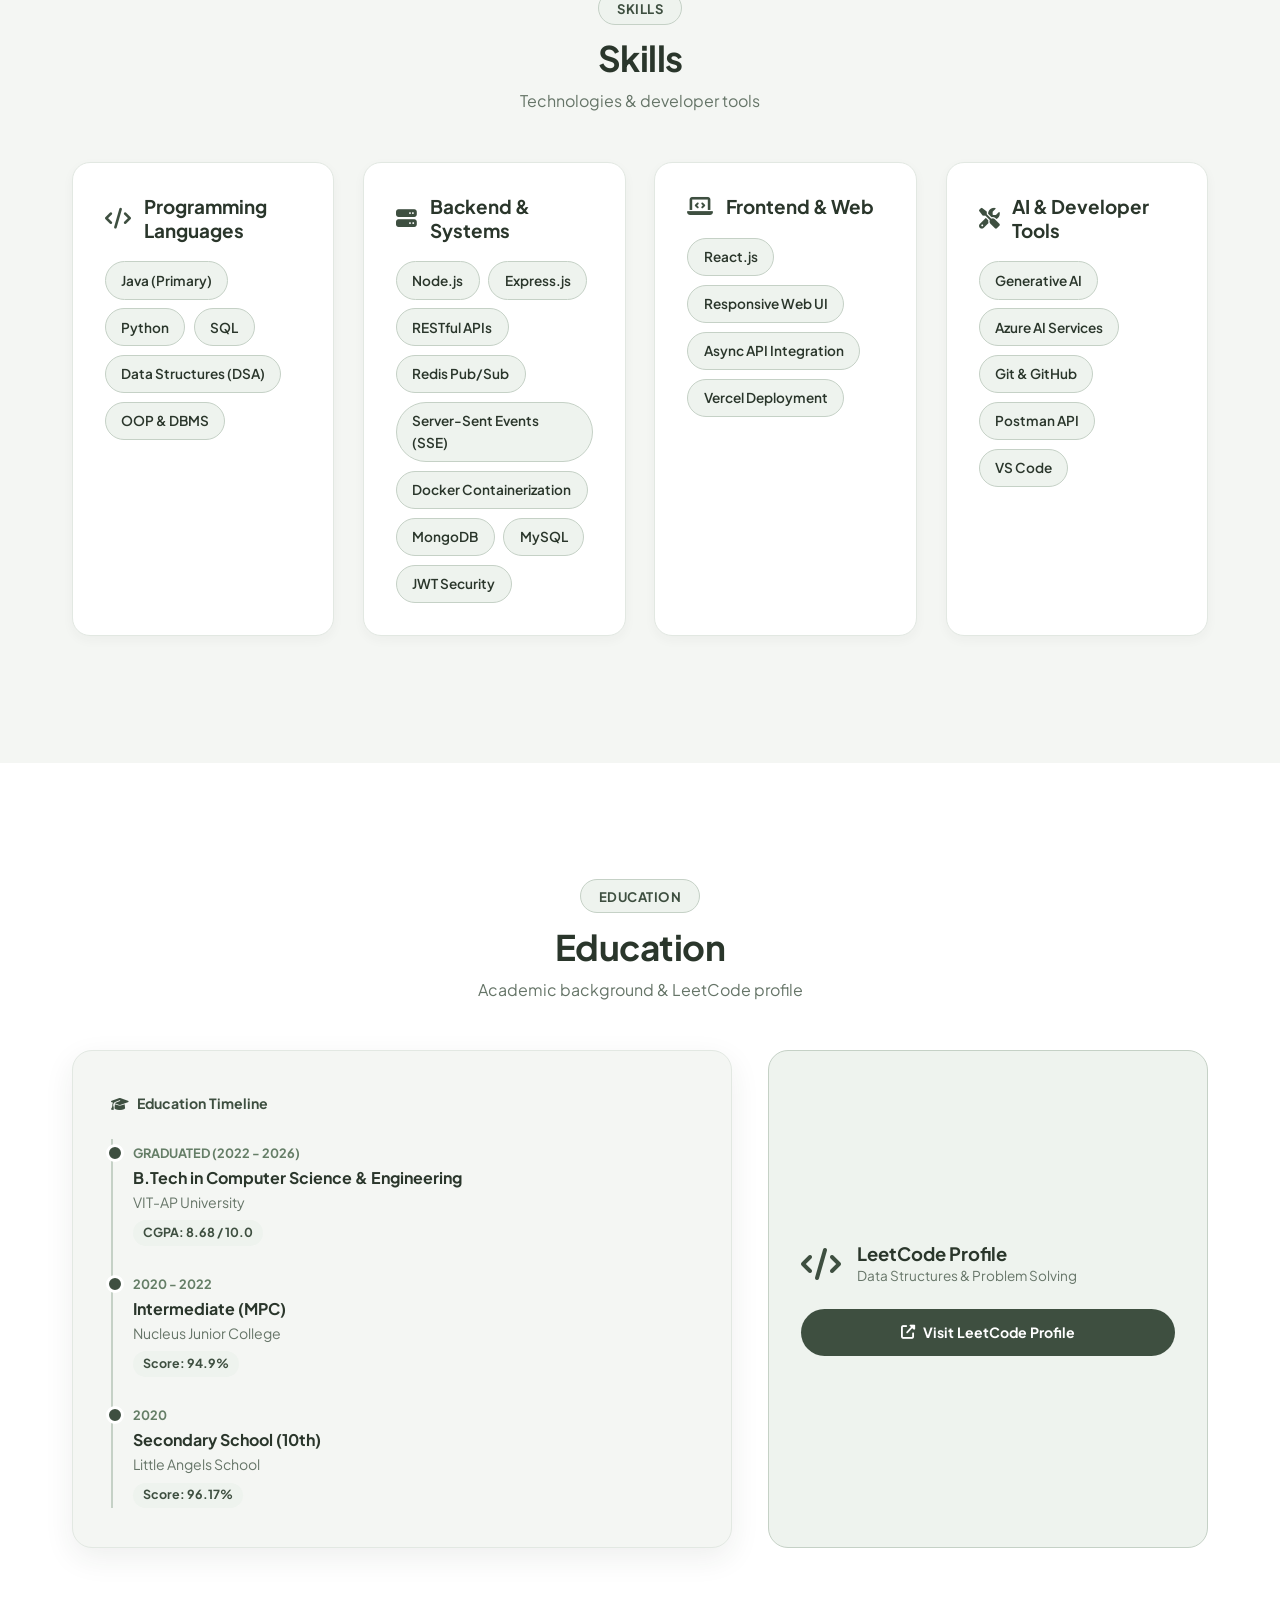
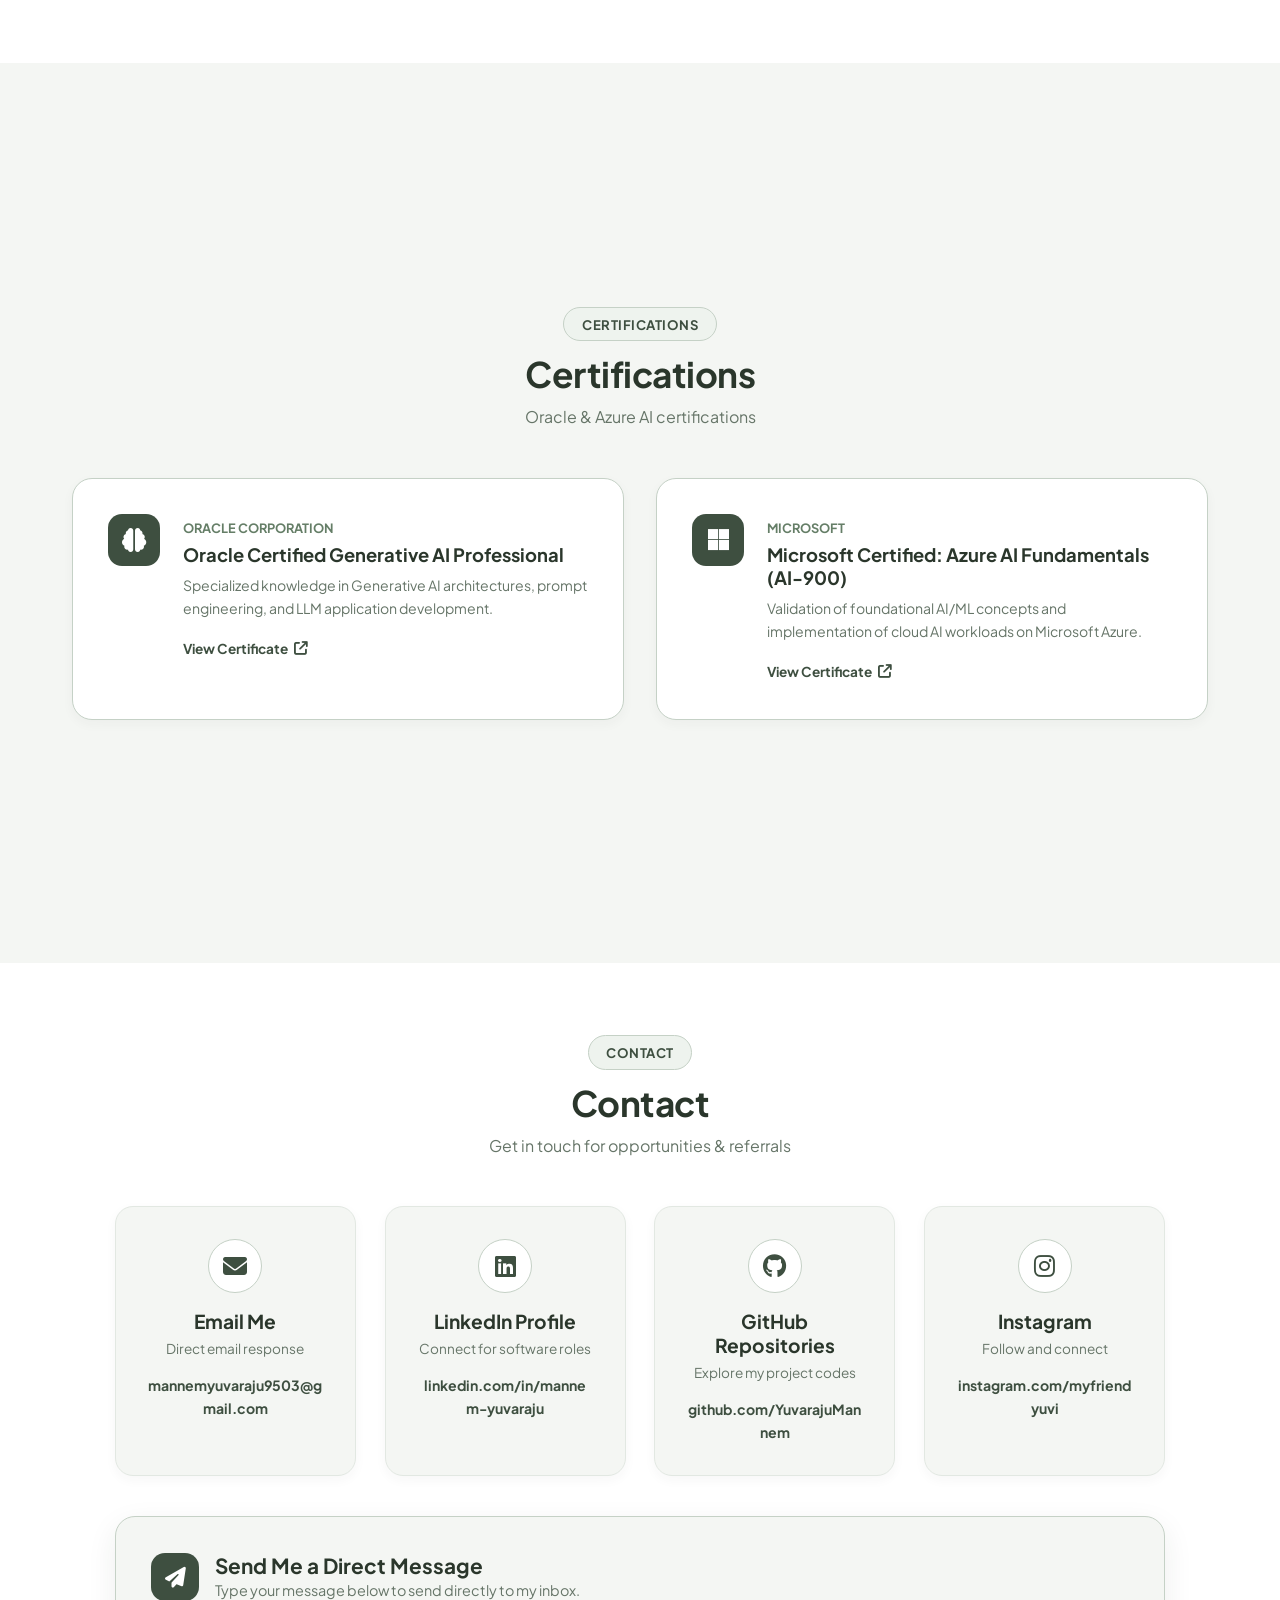
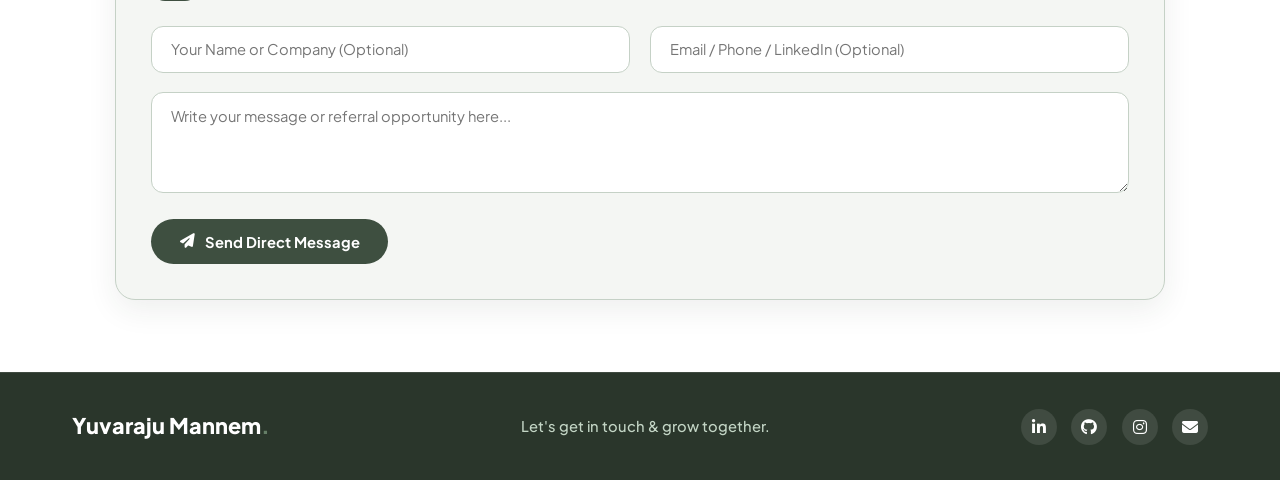
==== commit 55c059fa: "Refine hero story blocks, contact direct messaging, and website mockup interface" ====
--- a/index.html
+++ b/index.html
@@ -4,28 +4,48 @@
     <meta charset="UTF-8" />
     <meta http-equiv="X-UA-Compatible" content="IE=edge" />
     <meta name="viewport" content="width=device-width, initial-scale=1.0, viewport-fit=cover" />
-    <meta name="description" content="Mannem Yuvaraju - Software Developer Portfolio" />
+    <meta name="description" content="Mannem Yuvaraju - Software Engineer Portfolio" />
     <meta name="author" content="Mannem Yuvaraju" />
-    <title>Mannem Yuvaraju | Software Developer</title>
+    <title>Mannem Yuvaraju | Software Engineer</title>
+    
+    <!-- CSS & Fonts -->
     <link rel="stylesheet" href="style.css" />
     <link rel="stylesheet" href="mediaqueries.css" />
-    <link href="https://fonts.googleapis.com/css2?family=Inter:wght@300;400;500;600;700;800&display=swap" rel="stylesheet">
+    <link rel="preconnect" href="https://fonts.googleapis.com">
+    <link rel="preconnect" href="https://fonts.gstatic.com" crossorigin>
+    <link href="https://fonts.googleapis.com/css2?family=Plus+Jakarta+Sans:wght@300;400;500;600;700;800&family=Playfair+Display:ital,wght@0,600;0,700;1,600&display=swap" rel="stylesheet">
+    
+    <!-- FontAwesome Icons -->
+    <link rel="stylesheet" href="https://cdnjs.cloudflare.com/ajax/libs/font-awesome/6.4.0/css/all.min.css" />
   </head>
   <body>
+    <!-- Desktop Navigation -->
     <nav id="desktop-nav">
-      <div class="logo">Mannem Yuvaraju</div>
+      <div class="logo">
+        <a href="#hero">Yuvaraju<span class="logo-dot">.</span></a>
+      </div>
       <div>
         <ul class="nav-links">
-          <li><a href="#about">About</a></li>
+          <li><a href="#projects">Projects</a></li>
+          <li><a href="#experience">Experience</a></li>
           <li><a href="#skills">Skills</a></li>
-          <li><a href="#projects">Projects</a></li>
+          <li><a href="#about">Education</a></li>
+          <li><a href="#certifications">Certifications</a></li>
           <li><a href="#contact">Contact</a></li>
         </ul>
       </div>
+      <div class="nav-cta">
+        <a href="https://drive.google.com/file/d/1sJTt0rZIt_IUapvSD_3iAAFHgixoV7Rw/view?usp=drive_link" target="_blank" class="btn-nav">
+          <i class="fa-solid fa-file-arrow-down"></i> Resume
+        </a>
+      </div>
     </nav>
     
+    <!-- Mobile Hamburger Navigation -->
     <nav id="hamburger-nav">
-      <div class="logo">Mannem Yuvaraju</div>
+      <div class="logo">
+        <a href="#hero">Yuvaraju<span class="logo-dot">.</span></a>
+      </div>
       <div class="hamburger-menu">
         <div class="hamburger-icon" onclick="toggleMenu()" aria-label="Menu" role="button">
           <span></span>
@@ -33,298 +53,558 @@
           <span></span>
         </div>
         <ul class="menu-links">
-          <li><a href="#about" onclick="toggleMenu()">About</a></li>
+          <li><a href="#projects" onclick="toggleMenu()">Projects</a></li>
+          <li><a href="#experience" onclick="toggleMenu()">Experience</a></li>
           <li><a href="#skills" onclick="toggleMenu()">Skills</a></li>
-          <li><a href="#projects" onclick="toggleMenu()">Projects</a></li>
+          <li><a href="#about" onclick="toggleMenu()">Education</a></li>
+          <li><a href="#certifications" onclick="toggleMenu()">Certifications</a></li>
           <li><a href="#contact" onclick="toggleMenu()">Contact</a></li>
+          <li>
+            <a href="https://drive.google.com/file/d/1sJTt0rZIt_IUapvSD_3iAAFHgixoV7Rw/view?usp=drive_link" target="_blank" class="menu-btn">
+              Download Resume
+            </a>
+          </li>
         </ul>
       </div>
     </nav>
 
-    <section id="hero">
-      <div class="hero-content">
+    <!-- Section 1: Hero -->
+    <section id="hero" class="screen-fit">
+      <div class="hero-bg-overlay"></div>
+      <div class="hero-content container">
         <div class="hero-text">
-          <div class="hero-badge">👋 Welcome to my portfolio</div>
           <h1 class="hero-title">
-            Hi, I'm <span class="highlight">Yuvaraju</span>
+            Hi, I'm <span class="highlight">Yuvaraju Mannem</span>
           </h1>
-          <p class="hero-subtitle">Software Developer specializing in creating exceptional digital experiences</p>
+          <p class="hero-role-lead">
+            Software Engineer
+          </p>
+
+          <!-- 3 Separate Executive Story Blocks -->
+          <div class="hero-story-blocks">
+            <!-- Block 1: Academic Foundation & VIT-AP Logo -->
+            <div class="story-block">
+              <div class="story-block-logo">
+                <img src="https://upload.wikimedia.org/wikipedia/commons/f/f8/VIT_AP_University_logo.png" alt="VIT-AP Logo" onerror="this.style.display='none'; this.nextElementSibling.style.display='flex';" />
+                <div class="story-logo-fallback" style="display:none;"><i class="fa-solid fa-graduation-cap"></i></div>
+              </div>
+              <div class="story-block-text">
+                <p>
+                  I’m a <strong>Computer Science Graduate from VIT-AP University (8.68 CGPA)</strong>. During my college, I developed a strong foundation in core computer science subjects such as <strong>Data Structures and Algorithms, Object-Oriented Programming, DBMS, Operating Systems, and Computer Networks</strong>. In terms of programming, I primarily work with <strong>Java</strong> and also have experience with <strong>Python</strong>.
+                </p>
+              </div>
+            </div>
+
+            <!-- Block 2: Industry Internship & Ninternet Logo -->
+            <div class="story-block">
+              <div class="story-block-logo">
+                <img src="https://media.licdn.com/dms/image/v2/D4D0BAQFC4QhpvC-aQw/company-logo_100_100/company-logo_100_100/0/1716310671989?e=1789603200&v=beta&t=U2cY7Eft7Lg8gu83k-a_18ijDkzUbSzjfj8-KobG2rQ" alt="Ninternet Logo" onerror="this.style.display='none'; this.nextElementSibling.style.display='flex';" />
+                <div class="story-logo-fallback" style="display:none;"><i class="fa-solid fa-building"></i></div>
+              </div>
+              <div class="story-block-text">
+                <p>
+                  Recently, I completed a backend internship at <strong>Ninternet</strong>, where I worked on production APIs and infrastructure—reducing OTP response times, engineering real-time event streaming using <strong>Redis Pub/Sub & SSE</strong>, securing APIs with JWT, and managing Docker-based deployments.
+                </p>
+              </div>
+            </div>
+
+            <!-- Block 3: Target Career Goal & Target Bullseye Logo -->
+            <div class="story-block">
+              <div class="story-block-logo target-block-logo">
+                <i class="fa-solid fa-bullseye"></i>
+              </div>
+              <div class="story-block-text">
+                <p>
+                  I am actively seeking <strong>software engineering opportunities</strong> where I can contribute to high-impact products, strengthen backend architecture, and grow with the team.
+                </p>
+              </div>
+            </div>
+          </div>
+
           <div class="hero-buttons">
-            
-            <button class="btn-secondary" 
-                onclick="window.open('https://drive.google.com/file/d/1sJTt0rZIt_IUapvSD_3iAAFHgixoV7Rw/view?usp=drive_link', '_blank')">
-              Download Resume
-            </button>
-            <button class="btn-secondary" onclick="location.href='#contact'">
+            <a href="#projects" class="btn-primary">
+              View Projects <i class="fa-solid fa-arrow-down"></i>
+            </a>
+            <a href="https://drive.google.com/file/d/1sJTt0rZIt_IUapvSD_3iAAFHgixoV7Rw/view?usp=drive_link" target="_blank" class="btn-secondary">
+              Resume <i class="fa-solid fa-up-right-from-square"></i>
+            </a>
+            <a href="#contact" class="btn-outline">
               Contact Me
-            </button>
-          </div>
+            </a>
+          </div>
+
+          <!-- Social Links -->
           <div class="hero-socials">
-            <a href="https://www.linkedin.com/in/mannem-yuvaraju/" target="_blank" class="social-link">
-              <svg width="24" height="24" viewBox="0 0 24 24" fill="currentColor">
-                <path d="M19 0h-14c-2.761 0-5 2.239-5 5v14c0 2.761 2.239 5 5 5h14c2.762 0 5-2.239 5-5v-14c0-2.761-2.238-5-5-5zm-11 19h-3v-11h3v11zm-1.5-12.268c-.966 0-1.75-.79-1.75-1.764s.784-1.764 1.75-1.764 1.75.79 1.75 1.764-.783 1.764-1.75 1.764zm13.5 12.268h-3v-5.604c0-3.368-4-3.113-4 0v5.604h-3v-11h3v1.765c1.396-2.586 7-2.777 7 2.476v6.759z"/>
-              </svg>
-            </a>
-            <a href="https://github.com/YuvarajuMannem" target="_blank" class="social-link">
-              <svg width="24" height="24" viewBox="0 0 24 24" fill="currentColor">
-                <path d="M12 0c-6.626 0-12 5.373-12 12 0 5.302 3.438 9.8 8.207 11.387.599.111.793-.261.793-.577v-2.234c-3.338.726-4.033-1.416-4.033-1.416-.546-1.387-1.333-1.756-1.333-1.756-1.089-.745.083-.729.083-.729 1.205.084 1.839 1.237 1.839 1.237 1.07 1.834 2.807 1.304 3.492.997.108-.775.418-1.305.762-1.604-2.665-.3-5.466-1.332-5.466-5.93 0-1.31.465-2.38 1.235-3.22-.135-.303-.54-1.523.105-3.176 0 0 1.005-.322 3.3 1.23.96-.267 1.98-.399 3-.405 1.02.006 2.04.138 3 .405 2.28-1.552 3.285-1.23 3.285-1.23.645 1.653.24 2.873.12 3.176.765.84 1.23 1.91 1.23 3.22 0 4.61-2.805 5.625-5.475 5.92.42.36.81 1.096.81 2.22v3.293c0 .319.192.694.801.576 4.765-1.589 8.199-6.086 8.199-11.386 0-6.627-5.373-12-12-12z"/>
-              </svg>
-            </a>
-          </div>
-        </div>
+            <a href="https://www.linkedin.com/in/mannem-yuvaraju/" target="_blank" class="social-link" title="LinkedIn">
+              <i class="fa-brands fa-linkedin-in"></i>
+            </a>
+            <a href="https://github.com/YuvarajuMannem" target="_blank" class="social-link" title="GitHub">
+              <i class="fa-brands fa-github"></i>
+            </a>
+            <a href="https://leetcode.com/u/ap_22bce20040/" target="_blank" class="social-link" title="LeetCode Profile">
+              <i class="fa-solid fa-code"></i>
+            </a>
+            <a href="https://www.instagram.com/myfriendyuvi/" target="_blank" class="social-link" title="Instagram">
+              <i class="fa-brands fa-instagram"></i>
+            </a>
+            <a href="mailto:mannemyuvaraju9503@gmail.com" class="social-link" title="Email Me">
+              <i class="fa-solid fa-envelope"></i>
+            </a>
+          </div>
+        </div>
+
         <div class="hero-image">
-          <div class="image-wrapper">
-            <img src="./assets/profile-pic.png" alt="Yuvaraju profile picture" />
+          <div class="image-frame">
+            <img src="./assets/profile-pic.png" alt="Yuvaraju Mannem Profile" />
           </div>
         </div>
       </div>
     </section>
 
-    <section id="about">
+    <!-- Section 2: Projects -->
+    <section id="projects" class="screen-fit">
       <div class="container">
         <div class="section-header">
-          <span class="section-badge">About Me</span>
-          <h2 class="section-title">Get to know me better</h2>
-          <p class="section-subtitle">Passionate developer creating meaningful digital solutions</p>
-        </div>
-        <div class="about-content">
-          <div class="about-card">
-            
-            <div class="about-text">
-              <p>I'm a passionate Software Developer with expertise in JavaScript, Node.js, React.js, and databases like MongoDB and SQL. I thrive on creating scalable, real-time applications that make a difference.</p>
-              <p>I'm particularly interested in opportunities that allow me to work on challenging projects while collaborating with dynamic teams. I believe in continuous learning and innovation, always staying updated with the latest technologies.</p>
-            </div>
-            <div class="about-education">
-              <h3>🎓 Education</h3>
-              <p>Computer Science and Engineering with AIML specialization</p>
+          <span class="section-badge">Projects</span>
+          <h2 class="section-title">Projects</h2>
+          <p class="section-subtitle">Recent work & web applications</p>
+        </div>
+
+        <div class="projects-grid">
+          <!-- Project 1 -->
+          <div class="project-card">
+            <div class="project-image">
+              <div class="browser-dots">
+                <span class="dot red"></span>
+                <span class="dot yellow"></span>
+                <span class="dot green"></span>
+              </div>
+              <img src="./assets/project-3.png" alt="My Book Verse Interface" />
+            </div>
+            <div class="project-info">
+              <div class="project-tags">
+                <span>React</span>
+                <span>Node.js</span>
+                <span>Express</span>
+                <span>MongoDB</span>
+              </div>
+              <h3>My Book Verse</h3>
+              <p>A full-stack digital library and book tracking platform allowing users to discover books, maintain reading lists, and store reviews.</p>
+              
+              <div class="project-action-buttons">
+                <a href="https://my-book-verse.vercel.app/" target="_blank" class="btn-card-primary">
+                  <i class="fa-solid fa-globe"></i> Live
+                </a>
+                <a href="https://github.com/YuvarajuMannem/my-book-verse" target="_blank" class="btn-card-secondary">
+                  <i class="fa-brands fa-github"></i> GitHub
+                </a>
+              </div>
+            </div>
+          </div>
+
+          <!-- Project 2 -->
+          <div class="project-card">
+            <div class="project-image">
+              <div class="browser-dots">
+                <span class="dot red"></span>
+                <span class="dot yellow"></span>
+                <span class="dot green"></span>
+              </div>
+              <img src="./assets/project-2.png" alt="Personal Assistant Chatbot Interface" />
+            </div>
+            <div class="project-info">
+              <div class="project-tags">
+                <span>Python</span>
+                <span>AI Bot</span>
+                <span>Flask</span>
+                <span>Vercel</span>
+              </div>
+              <h3>Yuv Personal Assistant Bot</h3>
+              <p>AI-powered personal assistant web application designed to handle task automation, queries, and daily productivity workflows.</p>
+              
+              <div class="project-action-buttons">
+                <a href="https://yuv-personal-assistant-bot.vercel.app/" target="_blank" class="btn-card-primary">
+                  <i class="fa-solid fa-globe"></i> Live
+                </a>
+                <a href="https://github.com/YuvarajuMannem/Yuv---Personal-Assistant-bot" target="_blank" class="btn-card-secondary">
+                  <i class="fa-brands fa-github"></i> GitHub
+                </a>
+              </div>
+            </div>
+          </div>
+
+          <!-- Project 3 -->
+          <div class="project-card">
+            <div class="project-image">
+              <div class="browser-dots">
+                <span class="dot red"></span>
+                <span class="dot yellow"></span>
+                <span class="dot green"></span>
+              </div>
+              <img src="./assets/project-4.png" alt="Habit Heatmap Tracker Interface" />
+            </div>
+            <div class="project-info">
+              <div class="project-tags">
+                <span>React.js</span>
+                <span>Heatmap Grid</span>
+                <span>Node.js</span>
+              </div>
+              <h3>My Habit Heatmap Tracker</h3>
+              <p>Interactive habit tracker utilizing GitHub-style contribution heatmaps to visually measure daily consistency and streak goals.</p>
+              
+              <div class="project-action-buttons">
+                <a href="https://my-habit-heatmap-tracker.vercel.app/" target="_blank" class="btn-card-primary">
+                  <i class="fa-solid fa-globe"></i> Live
+                </a>
+                <a href="https://github.com/YuvarajuMannem/MY-Habit-Heatmap-Tracker.git" target="_blank" class="btn-card-secondary">
+                  <i class="fa-brands fa-github"></i> GitHub
+                </a>
+              </div>
+            </div>
+          </div>
+
+          <!-- Project 4 -->
+          <div class="project-card">
+            <div class="project-image">
+              <div class="browser-dots">
+                <span class="dot red"></span>
+                <span class="dot yellow"></span>
+                <span class="dot green"></span>
+              </div>
+              <img src="./assets/project-1.png" alt="Weather Forecast Application Interface" />
+            </div>
+            <div class="project-info">
+              <div class="project-tags">
+                <span>JavaScript</span>
+                <span>OpenWeather API</span>
+                <span>Async UI</span>
+              </div>
+              <h3>Weather Forecast App</h3>
+              <p>Real-time weather tracking application providing location-based temperature forecasts and interactive UI indicators.</p>
+              
+              <div class="project-action-buttons">
+                <a href="https://github.com/YuvarajuMannem" target="_blank" class="btn-card-secondary btn-full">
+                  <i class="fa-brands fa-github"></i> GitHub
+                </a>
+              </div>
             </div>
           </div>
         </div>
       </div>
     </section>
 
-    <section id="skills">
+    <!-- Section 3: Industry Experience -->
+    <section id="experience" class="screen-fit">
       <div class="container">
         <div class="section-header">
-          <span class="section-badge">My Skills</span>
-          <h2 class="section-title">Technical expertise</h2>
-          <p class="section-subtitle">Tools and technologies I work with</p>
-        </div>
+          <span class="section-badge">Experience</span>
+          <h2 class="section-title">Experience</h2>
+          <p class="section-subtitle">Backend internship at Ninternet</p>
+        </div>
+
+        <div class="experience-card">
+          <div class="exp-header">
+            <div class="exp-role-title">
+              <div class="exp-company-logo">
+                <a href="https://in.linkedin.com/company/ninternet-net" target="_blank" title="Ninternet.net LinkedIn">
+                  <img src="https://media.licdn.com/dms/image/v2/D4D0BAQFC4QhpvC-aQw/company-logo_100_100/company-logo_100_100/0/1716310671989?e=1789603200&v=beta&t=U2cY7Eft7Lg8gu83k-a_18ijDkzUbSzjfj8-KobG2rQ" alt="Ninternet.net Logo" onerror="this.style.display='none'; this.nextElementSibling.style.display='flex';" />
+                  <div class="company-logo-fallback" style="display:none;"><i class="fa-solid fa-network-wired"></i></div>
+                </a>
+              </div>
+              <div>
+                <h3>Backend Intern</h3>
+                <a href="https://in.linkedin.com/company/ninternet-net" target="_blank" class="exp-company-link">
+                  <i class="fa-solid fa-building"></i> Ninternet <i class="fa-solid fa-arrow-up-right-from-square exp-link-icon"></i>
+                </a>
+              </div>
+            </div>
+            <div class="exp-date">
+              <span class="badge-olive"><i class="fa-solid fa-microchip"></i> Internship</span>
+            </div>
+          </div>
+
+          <div class="exp-tech-stack">
+            <span>Java</span>
+            <span>Node.js</span>
+            <span>Express.js</span>
+            <span>REST APIs</span>
+            <span>Redis Pub/Sub</span>
+            <span>SSE</span>
+            <span>Docker</span>
+            <span>MongoDB</span>
+            <span>MySQL</span>
+            <span>JWT</span>
+          </div>
+
+          <ul class="exp-bullets">
+            <li>
+              <i class="fa-solid fa-circle-check"></i>
+              <div>
+                <strong>OTP Flow Response Time Optimization:</strong> Architected and refactored the OTP authentication flow, significantly reducing latency and server response time.
+              </div>
+            </li>
+            <li>
+              <i class="fa-solid fa-circle-check"></i>
+              <div>
+                <strong>Real-Time Data Streaming (Redis Pub/Sub & SSE):</strong> Implemented real-time event streaming and push updates using <strong>Redis Pub/Sub</strong> and <strong>Server-Sent Events (SSE)</strong>.
+              </div>
+            </li>
+            <li>
+              <i class="fa-solid fa-circle-check"></i>
+              <div>
+                <strong>API Security & Authentication:</strong> Designed secure RESTful API endpoints with JWT authentication, bcrypt password hashing, and Role-Based Access Control (RBAC).
+              </div>
+            </li>
+            <li>
+              <i class="fa-solid fa-circle-check"></i>
+              <div>
+                <strong>Docker Containerization & Deployment:</strong> Managed Docker containers for backend services, ensuring smooth containerized deployment.
+              </div>
+            </li>
+          </ul>
+        </div>
+      </div>
+    </section>
+
+    <!-- Section 4: Technical Skills -->
+    <section id="skills" class="screen-fit">
+      <div class="container">
+        <div class="section-header">
+          <span class="section-badge">Skills</span>
+          <h2 class="section-title">Skills</h2>
+          <p class="section-subtitle">Technologies & developer tools</p>
+        </div>
+
         <div class="skills-grid">
           <div class="skill-category">
-            <h3>Programming</h3>
+            <div class="skill-cat-header">
+              <i class="fa-solid fa-code"></i>
+              <h3>Programming Languages</h3>
+            </div>
             <div class="skills-list">
-              <div class="skill-item">
-                <span class="skill-name">Java</span>
-                <div class="skill-bar">
-                  <div class="skill-progress" style="width: 90%"></div>
-                </div>
-              </div>
-              <div class="skill-item">
-                <span class="skill-name">Python</span>
-                <div class="skill-bar">
-                  <div class="skill-progress" style="width: 70%"></div>
-                </div>
-              </div>
-            </div>
-          </div>
+              <div class="skill-pill">Java (Primary)</div>
+              <div class="skill-pill">Python</div>
+              <div class="skill-pill">SQL</div>
+              <div class="skill-pill">Data Structures (DSA)</div>
+              <div class="skill-pill">OOP & DBMS</div>
+            </div>
+          </div>
+
           <div class="skill-category">
-            <h3>Frontend Development</h3>
+            <div class="skill-cat-header">
+              <i class="fa-solid fa-server"></i>
+              <h3>Backend & Systems</h3>
+            </div>
             <div class="skills-list">
-              <div class="skill-item">
-                <span class="skill-name">HTML5</span>
-                <div class="skill-bar">
-                  <div class="skill-progress" style="width: 90%"></div>
-                </div>
-              </div>
-              <div class="skill-item">
-                <span class="skill-name">CSS3</span>
-                <div class="skill-bar">
-                  <div class="skill-progress" style="width: 85%"></div>
-                </div>
-              </div>
-              <div class="skill-item">
-                <span class="skill-name">JavaScript</span>
-                <div class="skill-bar">
-                  <div class="skill-progress" style="width: 88%"></div>
-                </div>
-              </div>
-              <div class="skill-item">
-                <span class="skill-name">React.js</span>
-                <div class="skill-bar">
-                  <div class="skill-progress" style="width: 85%"></div>
-                </div>
-              </div>
-            </div>
-          </div>
+              <div class="skill-pill">Node.js</div>
+              <div class="skill-pill">Express.js</div>
+              <div class="skill-pill">RESTful APIs</div>
+              <div class="skill-pill">Redis Pub/Sub</div>
+              <div class="skill-pill">Server-Sent Events (SSE)</div>
+              <div class="skill-pill">Docker Containerization</div>
+              <div class="skill-pill">MongoDB</div>
+              <div class="skill-pill">MySQL</div>
+              <div class="skill-pill">JWT Security</div>
+            </div>
+          </div>
+
           <div class="skill-category">
-            <h3>Backend Development</h3>
+            <div class="skill-cat-header">
+              <i class="fa-solid fa-laptop-code"></i>
+              <h3>Frontend & Web</h3>
+            </div>
             <div class="skills-list">
-              <div class="skill-item">
-                <span class="skill-name">Node.js</span>
-                <div class="skill-bar">
-                  <div class="skill-progress" style="width: 82%"></div>
-                </div>
-              </div>
-              <div class="skill-item">
-                <span class="skill-name">MongoDB</span>
-                <div class="skill-bar">
-                  <div class="skill-progress" style="width: 80%"></div>
-                </div>
-              </div>
-              <div class="skill-item">
-                <span class="skill-name">MySQL</span>
-                <div class="skill-bar">
-                  <div class="skill-progress" style="width: 85%"></div>
-                </div>
-              </div>
-              
-            </div>
-          </div>
+              <div class="skill-pill">React.js</div>
+              <div class="skill-pill">Responsive Web UI</div>
+              <div class="skill-pill">Async API Integration</div>
+              <div class="skill-pill">Vercel Deployment</div>
+            </div>
+          </div>
+
           <div class="skill-category">
-            <h3>Tools & Others</h3>
+            <div class="skill-cat-header">
+              <i class="fa-solid fa-screwdriver-wrench"></i>
+              <h3>AI & Developer Tools</h3>
+            </div>
             <div class="skills-list">
-              <div class="skill-item">
-                <span class="skill-name">Git & GitHub</span>
-                <div class="skill-bar">
-                  <div class="skill-progress" style="width: 85%"></div>
-                </div>
-              </div>
-              <div class="skill-item">
-                <span class="skill-name">VS Code</span>
-                <div class="skill-bar">
-                  <div class="skill-progress" style="width: 90%"></div>
-                </div>
-              </div>
+              <div class="skill-pill">Generative AI</div>
+              <div class="skill-pill">Azure AI Services</div>
+              <div class="skill-pill">Git & GitHub</div>
+              <div class="skill-pill">Postman API</div>
+              <div class="skill-pill">VS Code</div>
             </div>
           </div>
         </div>
       </div>
     </section>
 
-    <section id="projects">
+    <!-- Section 5: Academic Excellence -->
+    <section id="about" class="screen-fit">
       <div class="container">
         <div class="section-header">
-          <span class="section-badge">My Portfolio</span>
-          <h2 class="section-title">Featured Projects</h2>
-          <p class="section-subtitle">Some of my best work</p>
-        </div>
-        <div class="projects-grid">
-          <div class="project-card">
-            <div class="project-image">
-              <img src="./assets/project-1.png" alt="Weather App" />
-              <div class="project-overlay">
-                <div class="project-links">
-                  <a href="https://github.com/" target="_blank" class="project-link">GitHub</a>
-                  <a href="https://github.com/" target="_blank" class="project-link">Live Demo</a>
-                </div>
-              </div>
-            </div>
-            <div class="project-info">
-              <h3>Weather App</h3>
-              <p>Real-time weather application with location tracking</p>
-              <div class="project-tech">
-                <span>React</span>
-                <span>API</span>
-                <span>CSS3</span>
-              </div>
-            </div>
-          </div>
-          <div class="project-card">
-            <div class="project-image">
-              <img src="./assets/project-2.png" alt="Yuv Personal Chatbot" />
-              <div class="project-overlay">
-                <div class="project-links">
-                  <a href="https://github.com/YuvarajuMannem/Yuv---Personal-Assistant-bot" target="_blank" class="project-link">GitHub</a>
-                  <a href="https://yuv-personal-assistant-bot.vercel.app/" target="_blank" class="project-link">Live Demo</a>
-                </div>
-              </div>
-            </div>
-            <div class="project-info">
-              <h3>Yuv Personal Chatbot</h3>
-              <p>AI-powered personal assistant for daily tasks</p>
-              <div class="project-tech">
-                <span>Python</span>
-                <span>AI/ML</span>
-                <span>Flask</span>
-              </div>
-            </div>
-          </div>
-          <div class="project-card">
-            <div class="project-image">
-              <img src="./assets/project-3.png" alt="My Book Verse" />
-              <div class="project-overlay">
-                <div class="project-links">
-                  <a href="https://github.com/YuvarajuMannem/my-book-verse" target="_blank" class="project-link">GitHub</a>
-                  <a href="https://my-book-verse.vercel.app/" target="_blank" class="project-link">Live Demo</a>
-                </div>
-              </div>
-            </div>
-            <div class="project-info">
-              <h3>My Book Verse</h3>
-              <p>Digital library and book tracking platform</p>
-              <div class="project-tech">
-                <span>MERN</span>
-                <span>MongoDB</span>
-                <span>Express</span>
-              </div>
-            </div>
-          </div>
-          <div class="project-card">
-            <div class="project-image">
-              <img src="./assets/project-4.png" alt="My Habit Tracker" />
-              <div class="project-overlay">
-                <div class="project-links">
-                  <a href="https://github.com/YuvarajuMannem/MY-Habit-Heatmap-Tracker.git" target="_blank" class="project-link">GitHub</a>
-                  <a href="https://my-habit-heatmap-tracker.vercel.app/" target="_blank" class="project-link">Live Demo</a>
-                </div>
-              </div>
-            </div>
-            <div class="project-info">
-              <h3>My Habit Tracker</h3>
-              <p>Habit tracking with heatmap visualization</p>
-              <div class="project-tech">
-                <span>React</span>
-                <span>Node.js</span>
-              </div>
-            </div>
+          <span class="section-badge">Education</span>
+          <h2 class="section-title">Education</h2>
+          <p class="section-subtitle">Academic background & LeetCode profile</p>
+        </div>
+        
+        <div class="about-education-grid">
+          <div class="education-card-full">
+            <div class="card-badge"><i class="fa-solid fa-graduation-cap"></i> Education Timeline</div>
+            <div class="timeline">
+              <div class="timeline-item">
+                <span class="timeline-year">Graduated (2022 - 2026)</span>
+                <h4>B.Tech in Computer Science & Engineering</h4>
+                <p class="institution">VIT-AP University</p>
+                <span class="score-tag">CGPA: 8.68 / 10.0</span>
+              </div>
+              <div class="timeline-item">
+                <span class="timeline-year">2020 - 2022</span>
+                <h4>Intermediate (MPC)</h4>
+                <p class="institution">Nucleus Junior College</p>
+                <span class="score-tag">Score: 94.9%</span>
+              </div>
+              <div class="timeline-item">
+                <span class="timeline-year">2020</span>
+                <h4>Secondary School (10th)</h4>
+                <p class="institution">Little Angels School</p>
+                <span class="score-tag">Score: 96.17%</span>
+              </div>
+            </div>
+          </div>
+
+          <!-- Single LeetCode Profile Box -->
+          <div class="leetcode-single-box">
+            <div class="leetcode-header">
+              <i class="fa-solid fa-code"></i>
+              <div>
+                <h4>LeetCode Profile</h4>
+                <p>Data Structures & Problem Solving</p>
+              </div>
+            </div>
+            <a href="https://leetcode.com/u/ap_22bce20040/" target="_blank" class="btn-leetcode">
+              <i class="fa-solid fa-up-right-from-square"></i> Visit LeetCode Profile
+            </a>
           </div>
         </div>
       </div>
     </section>
 
-    <section id="contact">
+    <!-- Section 6: Certifications -->
+    <section id="certifications" class="screen-fit">
       <div class="container">
         <div class="section-header">
-          <span class="section-badge">Get in Touch</span>
-          <h2 class="section-title">Let's work together</h2>
-          <p class="section-subtitle">Have a project in mind? I'd love to hear about it</p>
-        </div>
-        <div class="contact-content">
-          <div class="contact-info">
-            <div class="contact-card">
-              <div class="contact-icon">📧</div>
+          <span class="section-badge">Certifications</span>
+          <h2 class="section-title">Certifications</h2>
+          <p class="section-subtitle">Oracle & Azure AI certifications</p>
+        </div>
+
+        <div class="cert-grid">
+          <div class="cert-card">
+            <div class="cert-icon"><i class="fa-solid fa-brain"></i></div>
+            <div class="cert-info">
+              <span class="cert-org">Oracle Corporation</span>
+              <h3>Oracle Certified Generative AI Professional</h3>
+              <p>Specialized knowledge in Generative AI architectures, prompt engineering, and LLM application development.</p>
+              <a href="https://drive.google.com/file/d/1MQHQiI6ArJYCcKiIZHTXO7Kn_yS9S6vL/view?usp=sharing" target="_blank" class="cert-link">
+                View Certificate <i class="fa-solid fa-arrow-up-right-from-square"></i>
+              </a>
+            </div>
+          </div>
+
+          <div class="cert-card">
+            <div class="cert-icon"><i class="fa-brands fa-microsoft"></i></div>
+            <div class="cert-info">
+              <span class="cert-org">Microsoft</span>
+              <h3>Microsoft Certified: Azure AI Fundamentals (AI-900)</h3>
+              <p>Validation of foundational AI/ML concepts and implementation of cloud AI workloads on Microsoft Azure.</p>
+              <a href="https://drive.google.com/file/d/1xKqzHq04mQT5KNU4pSi39wFXyphfUOz2/view?usp=drive_link" target="_blank" class="cert-link">
+                View Certificate <i class="fa-solid fa-arrow-up-right-from-square"></i>
+              </a>
+            </div>
+          </div>
+        </div>
+      </div>
+    </section>
+
+    <!-- Section 7: Contact & Socials -->
+    <section id="contact" class="screen-fit">
+      <div class="container">
+        <div class="section-header">
+          <span class="section-badge">Contact</span>
+          <h2 class="section-title">Contact</h2>
+          <p class="section-subtitle">Get in touch for opportunities & referrals</p>
+        </div>
+
+        <div class="contact-box">
+          <div class="contact-info-grid">
+            <a href="mailto:mannemyuvaraju9503@gmail.com" class="contact-card">
+              <div class="contact-icon"><i class="fa-solid fa-envelope"></i></div>
               <h3>Email Me</h3>
-              <a href="https://mail.google.com/mail/u/0/?fs=1&to=mannemyuvaraju9503@gmail.com&tf=cm">mannemyuvaraju9503@gmail.com</a>
-            </div>
-            <div class="contact-card">
-              <div class="contact-icon">🔗</div>
-              <h3>Connect on LinkedIn</h3>
-              <a href="https://www.linkedin.com/in/mannem-yuvaraju/" target="_blank">linkedin.com/in/mannem-yuvaraju</a>
-            </div>
-            <div class="contact-card">
-              <div class="contact-icon">💻</div>
-              <h3>Check my GitHub</h3>
-              <a href="https://github.com/YuvarajuMannem" target="_blank">github.com/YuvarajuMannem</a>
-            </div>
+              <p>Direct email response</p>
+              <span class="contact-link">mannemyuvaraju9503@gmail.com</span>
+            </a>
+
+            <a href="https://www.linkedin.com/in/mannem-yuvaraju/" target="_blank" class="contact-card">
+              <div class="contact-icon"><i class="fa-brands fa-linkedin"></i></div>
+              <h3>LinkedIn Profile</h3>
+              <p>Connect for software roles</p>
+              <span class="contact-link">linkedin.com/in/mannem-yuvaraju</span>
+            </a>
+
+            <a href="https://github.com/YuvarajuMannem" target="_blank" class="contact-card">
+              <div class="contact-icon"><i class="fa-brands fa-github"></i></div>
+              <h3>GitHub Repositories</h3>
+              <p>Explore my project codes</p>
+              <span class="contact-link">github.com/YuvarajuMannem</span>
+            </a>
+
+            <a href="https://www.instagram.com/myfriendyuvi/" target="_blank" class="contact-card">
+              <div class="contact-icon"><i class="fa-brands fa-instagram"></i></div>
+              <h3>Instagram</h3>
+              <p>Follow and connect</p>
+              <span class="contact-link">instagram.com/myfriendyuvi</span>
+            </a>
+          </div>
+
+          <!-- Direct Quick Message Form Container -->
+          <div class="direct-message-card">
+            <div class="direct-message-header">
+              <div class="direct-msg-icon"><i class="fa-solid fa-paper-plane"></i></div>
+              <div>
+                <h3>Send Me a Direct Message</h3>
+                <p>Type your message below to send directly to my inbox.</p>
+              </div>
+            </div>
+
+            <form id="direct-msg-form" onsubmit="handleDirectMessageSubmit(event)">
+              <div class="form-row">
+                <input type="text" id="msg-name" placeholder="Your Name or Company (Optional)" />
+                <input type="text" id="msg-contact" placeholder="Email / Phone / LinkedIn (Optional)" />
+              </div>
+              <div class="form-group">
+                <textarea id="msg-text" rows="4" placeholder="Write your message or referral opportunity here..." required></textarea>
+              </div>
+              <button type="submit" class="btn-send-msg">
+                <i class="fa-solid fa-paper-plane"></i> Send Direct Message
+              </button>
+              <div id="form-status-msg" class="form-status-badge" style="display: none;"></div>
+            </form>
           </div>
         </div>
       </div>
     </section>
 
+    <!-- Footer -->
     <footer>
-      <div class="footer-content">
-        <p>© 2024 -- Built by Mannem Yuvaraju.</p>
+      <div class="container footer-content">
+        <div class="footer-logo">Yuvaraju Mannem<span class="logo-dot">.</span></div>
+        <p class="footer-tagline">Let's get in touch & grow together.</p>
+        <div class="footer-socials">
+          <a href="https://www.linkedin.com/in/mannem-yuvaraju/" target="_blank"><i class="fa-brands fa-linkedin-in"></i></a>
+          <a href="https://github.com/YuvarajuMannem" target="_blank"><i class="fa-brands fa-github"></i></a>
+          <a href="https://www.instagram.com/myfriendyuvi/" target="_blank"><i class="fa-brands fa-instagram"></i></a>
+          <a href="mailto:mannemyuvaraju9503@gmail.com"><i class="fa-solid fa-envelope"></i></a>
+        </div>
       </div>
     </footer>
 
--- a/style.css
+++ b/style.css
@@ -1,710 +1,1335 @@
-/* Reset and Base Styles */
+/* Reset and Core Variables */
+:root {
+  /* Color Palette: Executive White & Olive Green */
+  --bg-primary: #FFFFFF;
+  --bg-secondary: #F4F6F3;
+  --bg-tertiary: #EAEFEA;
+  
+  --olive-dark: #2A362B;
+  --olive-primary: #3E4F40;
+  --olive-medium: #4D624F;
+  --olive-accent: #657E67;
+  --olive-light: #8E9F8F;
+  --olive-sage: #BAC7BB;
+  --olive-tint: #EEF3EE;
+  
+  --text-dark: #1F2920;
+  --text-medium: #425244;
+  --text-muted: #667568;
+  --text-light: #FAFFFA;
+  
+  --border-light: #E2E8E2;
+  --border-olive: #C5D1C6;
+  
+  --shadow-sm: 0 4px 12px rgba(42, 54, 43, 0.04);
+  --shadow-md: 0 10px 30px rgba(42, 54, 43, 0.08);
+  --shadow-lg: 0 20px 45px rgba(42, 54, 43, 0.12);
+  --shadow-hover: 0 25px 50px rgba(42, 54, 43, 0.16);
+  
+  --font-sans: 'Plus Jakarta Sans', -apple-system, BlinkMacSystemFont, 'Segoe UI', Roboto, sans-serif;
+  --font-serif: 'Playfair Display', Georgia, serif;
+}
+
 * {
   margin: 0;
   padding: 0;
   box-sizing: border-box;
 }
 
+html {
+  scroll-behavior: smooth;
+  font-size: 16px;
+}
+
 body {
-  font-family: 'Inter', -apple-system, BlinkMacSystemFont, 'Segoe UI', sans-serif;
-  background: linear-gradient(135deg, #667eea 0%, #764ba2 100%);
-  color: #1a1a2e;
+  font-family: var(--font-sans);
+  background-color: var(--bg-primary);
+  color: var(--text-dark);
   line-height: 1.6;
   overflow-x: hidden;
-}
-
-html {
-  scroll-behavior: smooth;
+  -webkit-font-smoothing: antialiased;
+}
+
+/* Typography & Links */
+h1, h2, h3, h4, h5, h6 {
+  color: var(--text-dark);
+  font-weight: 700;
+  line-height: 1.25;
+}
+
+a {
+  text-decoration: none;
+  color: inherit;
+  transition: all 0.3s ease;
 }
 
 .container {
   max-width: 1200px;
   margin: 0 auto;
   padding: 0 2rem;
-}
-
-/* Navigation */
+  width: 100%;
+}
+
+.logo-dot {
+  color: var(--olive-accent);
+}
+
+/* Navigation Bar */
 #desktop-nav {
   display: flex;
   justify-content: space-between;
   align-items: center;
-  padding: 1rem 5%;
+  padding: 1.1rem 5%;
   background: rgba(255, 255, 255, 0.95);
-  backdrop-filter: blur(10px);
-  box-shadow: 0 2px 20px rgba(0, 0, 0, 0.1);
+  backdrop-filter: blur(14px);
+  border-bottom: 1px solid var(--border-light);
   position: fixed;
   width: 100%;
   top: 0;
   z-index: 1000;
-  animation: slideDown 0.5s ease;
-}
-
-@keyframes slideDown {
-  from {
-    transform: translateY(-100%);
-    opacity: 0;
-  }
-  to {
-    transform: translateY(0);
-    opacity: 1;
-  }
-}
-
-.logo {
-  font-size: 1.8rem;
+  box-shadow: var(--shadow-sm);
+}
+
+.logo a {
+  font-size: 1.5rem;
   font-weight: 800;
-  background: linear-gradient(135deg, #667eea 0%, #764ba2 100%);
-  -webkit-background-clip: text;
-  -webkit-text-fill-color: transparent;
-  background-clip: text;
+  color: var(--olive-dark);
+  letter-spacing: -0.5px;
 }
 
 .nav-links {
   display: flex;
-  gap: 2.5rem;
+  gap: 2.2rem;
   list-style: none;
 }
 
 .nav-links a {
-  text-decoration: none;
-  color: #1a1a2e;
-  font-weight: 500;
-  transition: all 0.3s ease;
+  font-weight: 600;
+  font-size: 0.95rem;
+  color: var(--text-medium);
   position: relative;
+  padding: 0.25rem 0;
 }
 
 .nav-links a::after {
   content: '';
   position: absolute;
-  bottom: -5px;
+  bottom: 0;
   left: 0;
   width: 0;
   height: 2px;
-  background: linear-gradient(135deg, #667eea 0%, #764ba2 100%);
+  background: var(--olive-primary);
   transition: width 0.3s ease;
+}
+
+.nav-links a:hover {
+  color: var(--olive-primary);
 }
 
 .nav-links a:hover::after {
   width: 100%;
 }
 
-.nav-links a:hover {
-  color: #667eea;
-}
-
-/* Hamburger Menu */
+.btn-nav {
+  display: inline-flex;
+  align-items: center;
+  gap: 0.5rem;
+  padding: 0.55rem 1.3rem;
+  background: var(--olive-primary);
+  color: var(--text-light);
+  font-weight: 600;
+  font-size: 0.88rem;
+  border-radius: 50px;
+  box-shadow: var(--shadow-sm);
+}
+
+.btn-nav:hover {
+  background: var(--olive-dark);
+  transform: translateY(-2px);
+  box-shadow: var(--shadow-md);
+}
+
+/* Mobile Navigation */
 #hamburger-nav {
   display: none;
   position: fixed;
   width: 100%;
   top: 0;
   z-index: 1000;
-  background: rgba(255, 255, 255, 0.95);
+  background: rgba(255, 255, 255, 0.96);
   backdrop-filter: blur(10px);
   padding: 1rem 5%;
   justify-content: space-between;
   align-items: center;
-}
-
-.hamburger-menu {
-  position: relative;
+  border-bottom: 1px solid var(--border-light);
 }
 
 .hamburger-icon {
   display: flex;
   flex-direction: column;
-  gap: 5px;
+  gap: 6px;
   cursor: pointer;
 }
 
 .hamburger-icon span {
-  width: 25px;
-  height: 3px;
-  background: #1a1a2e;
+  width: 26px;
+  height: 2.5px;
+  background: var(--olive-dark);
+  border-radius: 2px;
   transition: all 0.3s ease;
 }
 
 .menu-links {
   position: absolute;
   top: 100%;
-  right: 0;
-  background: white;
-  padding: 1rem;
+  right: 5%;
+  background: var(--bg-primary);
+  width: 250px;
+  padding: 1.5rem;
   border-radius: 1rem;
-  box-shadow: 0 10px 30px rgba(0, 0, 0, 0.1);
+  box-shadow: var(--shadow-lg);
+  border: 1px solid var(--border-light);
   display: none;
+  flex-direction: column;
+  gap: 1rem;
+  list-style: none;
 }
 
 .menu-links.open {
+  display: flex;
+}
+
+.menu-links a {
+  font-weight: 600;
+  color: var(--text-dark);
+}
+
+.menu-btn {
   display: block;
-}
-
-.menu-links li {
-  list-style: none;
-  padding: 0.5rem 0;
-}
-
-.menu-links a {
-  text-decoration: none;
-  color: #1a1a2e;
+  text-align: center;
+  background: var(--olive-primary);
+  color: var(--text-light) !important;
+  padding: 0.6rem;
+  border-radius: 50px;
+}
+
+/* Section Commons & Laptop Screen Fit */
+section {
+  padding: 4.5rem 0;
+  position: relative;
+}
+
+section.screen-fit {
+  min-height: 100vh;
+  display: flex;
+  flex-direction: column;
+  justify-content: center;
+}
+
+.section-header {
+  text-align: center;
+  max-width: 700px;
+  margin: 0 auto 3rem;
+}
+
+.section-badge {
+  display: inline-block;
+  padding: 0.35rem 1.1rem;
+  background: var(--olive-tint);
+  color: var(--olive-primary);
+  border: 1px solid var(--border-olive);
+  border-radius: 50px;
+  font-size: 0.82rem;
+  font-weight: 700;
+  letter-spacing: 0.5px;
+  margin-bottom: 0.7rem;
+  text-transform: uppercase;
+}
+
+.section-title {
+  font-size: 2.2rem;
+  color: var(--olive-dark);
+  margin-bottom: 0.5rem;
+  letter-spacing: -0.5px;
+}
+
+.section-subtitle {
+  color: var(--text-muted);
+  font-size: 1rem;
 }
 
 /* Hero Section */
 #hero {
-  min-height: 100vh;
-  display: flex;
-  align-items: center;
-  padding: 6rem 5% 4rem;
-  background: linear-gradient(135deg, #667eea 0%, #764ba2 100%);
-  position: relative;
-  overflow: hidden;
-}
-
-#hero::before {
-  content: '';
-  position: absolute;
-  width: 200%;
-  height: 200%;
-  background: radial-gradient(circle, rgba(255,255,255,0.1) 1%, transparent 1%);
-  background-size: 50px 50px;
-  animation: moveBackground 20s linear infinite;
-}
-
-@keyframes moveBackground {
-  0% {
-    transform: translate(0, 0);
-  }
-  100% {
-    transform: translate(50px, 50px);
-  }
-}
-
-.hero-content {
-  max-width: 1200px;
-  margin: 0 auto;
-  display: grid;
-  grid-template-columns: 1fr 1fr;
-  gap: 4rem;
-  align-items: center;
-  position: relative;
-  z-index: 1;
-}
-
-.hero-badge {
-  display: inline-block;
-  padding: 0.5rem 1rem;
-  background: rgba(255, 255, 255, 0.2);
-  backdrop-filter: blur(10px);
-  border-radius: 50px;
-  font-size: 0.9rem;
-  color: white;
-  margin-bottom: 1.5rem;
-}
-
-.hero-title {
-  font-size: 4rem;
-  font-weight: 800;
-  color: white;
-  margin-bottom: 1rem;
-  line-height: 1.2;
-}
-
-.highlight {
-  background: linear-gradient(135deg, #ffeaa7 0%, #fdcb6e 100%);
-  -webkit-background-clip: text;
-  -webkit-text-fill-color: transparent;
-  background-clip: text;
-}
-
-.hero-subtitle {
-  font-size: 1.2rem;
-  color: rgba(255, 255, 255, 0.9);
-  margin-bottom: 2rem;
-}
-
-.hero-buttons {
-  display: flex;
-  gap: 1rem;
-  margin-bottom: 2rem;
-}
-
-.btn-primary, .btn-secondary {
-  padding: 1rem 2rem;
-  border-radius: 50px;
-  font-weight: 600;
-  cursor: pointer;
-  transition: all 0.3s ease;
-  display: inline-flex;
-  align-items: center;
-  gap: 0.5rem;
-  border: none;
-  font-size: 1rem;
-}
-
-.btn-primary {
-  background: white;
-  color: #667eea;
-}
-
-.btn-primary:hover {
-  transform: translateY(-2px);
-  box-shadow: 0 10px 25px rgba(0, 0, 0, 0.2);
-}
-
-.btn-secondary {
-  background: rgba(255, 255, 255, 0.2);
-  backdrop-filter: blur(10px);
-  color: white;
-}
-
-.btn-secondary:hover {
-  background: rgba(255, 255, 255, 0.3);
-  transform: translateY(-2px);
-}
-
-.hero-socials {
-  display: flex;
-  gap: 1rem;
-}
-
-.social-link {
-  width: 45px;
-  height: 45px;
-  background: rgba(255, 255, 255, 0.2);
-  backdrop-filter: blur(10px);
-  border-radius: 50%;
-  display: flex;
-  align-items: center;
-  justify-content: center;
-  transition: all 0.3s ease;
-  color: white;
-}
-
-.social-link:hover {
-  transform: translateY(-3px);
-  background: white;
-  color: #667eea;
-}
-
-.hero-image {
-  position: relative;
-}
-
-.image-wrapper {
-  width: 400px;
-  height: 400px;
-  margin: 0 auto;
-  border-radius: 50%;
-  overflow: hidden;
-  border: 5px solid rgba(255, 255, 255, 0.3);
-  box-shadow: 0 20px 40px rgba(0, 0, 0, 0.2);
-  animation: float 3s ease-in-out infinite;
-}
-
-@keyframes float {
-  0%, 100% {
-    transform: translateY(0);
-  }
-  50% {
-    transform: translateY(-20px);
-  }
-}
-
-.image-wrapper img {
-  width: 100%;
-  height: 100%;
-  object-fit: cover;
-}
-
-/* Section Styles */
-section {
-  padding: 5rem 0;
-  background: white;
-}
-
-.section-header {
-  text-align: center;
-  margin-bottom: 4rem;
-}
-
-.section-badge {
-  display: inline-block;
-  padding: 0.5rem 1rem;
-  background: linear-gradient(135deg, #667eea 0%, #764ba2 100%);
-  color: white;
-  border-radius: 50px;
-  font-size: 0.9rem;
-  font-weight: 600;
-  margin-bottom: 1rem;
-}
-
-.section-title {
-  font-size: 2.5rem;
-  font-weight: 800;
-  color: #1a1a2e;
-  margin-bottom: 1rem;
-}
-
-.section-subtitle {
-  color: #666;
-  font-size: 1.1rem;
-}
-
-/* About Section */
-.about-content {
-  max-width: 800px;
-  margin: 0 auto;
-}
-
-.about-card {
-  background: white;
-  border-radius: 2rem;
-  padding: 3rem;
-  box-shadow: 0 20px 40px rgba(0, 0, 0, 0.1);
-}
-
-.stats-grid {
-  display: grid;
-  grid-template-columns: repeat(3, 1fr);
-  gap: 2rem;
-  margin-bottom: 2rem;
-  padding-bottom: 2rem;
-  border-bottom: 2px solid #f0f0f0;
-}
-
-.stat-item {
-  text-align: center;
-}
-
-.stat-number {
-  font-size: 2.5rem;
-  font-weight: 800;
-  background: linear-gradient(135deg, #667eea 0%, #764ba2 100%);
-  -webkit-background-clip: text;
-  -webkit-text-fill-color: transparent;
-  background-clip: text;
-  margin-bottom: 0.5rem;
-}
-
-.stat-label {
-  color: #666;
-  font-weight: 500;
-}
-
-.about-text {
-  margin-bottom: 2rem;
-}
-
-.about-text p {
-  margin-bottom: 1rem;
-  color: #555;
-  line-height: 1.8;
-}
-
-.about-education {
-  background: linear-gradient(135deg, #667eea 0%, #764ba2 100%);
-  padding: 1.5rem;
-  border-radius: 1rem;
-  color: white;
-}
-
-.about-education h3 {
-  margin-bottom: 0.5rem;
-}
-
-/* Skills Section */
-.skills-grid {
-  display: grid;
-  grid-template-columns: repeat(auto-fit, minmax(300px, 1fr));
-  gap: 2rem;
-}
-
-.skill-category {
-  background: white;
-  padding: 2rem;
-  border-radius: 1rem;
-  box-shadow: 0 10px 30px rgba(0, 0, 0, 0.1);
-  transition: transform 0.3s ease;
-}
-
-.skill-category:hover {
-  transform: translateY(-5px);
-}
-
-.skill-category h3 {
-  font-size: 1.5rem;
-  margin-bottom: 1.5rem;
-  color: #1a1a2e;
-}
-
-.skills-list {
-  display: flex;
-  flex-direction: column;
-  gap: 1.5rem;
-}
-
-.skill-item {
-  display: flex;
-  flex-direction: column;
-  gap: 0.5rem;
-}
-
-.skill-name {
-  font-weight: 600;
-  color: #555;
-}
-
-.skill-bar {
-  width: 100%;
-  height: 8px;
-  background: #f0f0f0;
-  border-radius: 10px;
-  overflow: hidden;
-}
-
-.skill-progress {
-  height: 100%;
-  background: linear-gradient(135deg, #667eea 0%, #764ba2 100%);
-  border-radius: 10px;
-  animation: fillBar 1.5s ease-out;
-}
-
-@keyframes fillBar {
-  from {
-    width: 0;
-  }
-  to {
-    width: var(--width);
-  }
-}
-
-/* Projects Section */
-.projects-grid {
-  display: grid;
-  grid-template-columns: repeat(auto-fit, minmax(350px, 1fr));
-  gap: 2rem;
-}
-
-.project-card {
-  background: white;
-  border-radius: 1rem;
-  overflow: hidden;
-  box-shadow: 0 10px 30px rgba(0, 0, 0, 0.1);
-  transition: all 0.3s ease;
-}
-
-.project-card:hover {
-  transform: translateY(-10px);
-  box-shadow: 0 20px 40px rgba(0, 0, 0, 0.2);
-}
-
-.project-image {
-  position: relative;
-  overflow: hidden;
-  height: 250px;
-}
-
-.project-image img {
-  width: 100%;
-  height: 100%;
-  object-fit: cover;
-  transition: transform 0.5s ease;
-}
-
-.project-card:hover .project-image img {
-  transform: scale(1.1);
-}
-
-.project-overlay {
+  background: linear-gradient(135deg, #1E271F 0%, #2A362B 40%, #3B4B3D 100%);
+  color: var(--text-light);
+  padding-top: 6.5rem;
+}
+
+.hero-bg-overlay {
   position: absolute;
   top: 0;
   left: 0;
   width: 100%;
   height: 100%;
-  background: rgba(102, 126, 234, 0.9);
-  display: flex;
-  align-items: center;
-  justify-content: center;
-  opacity: 0;
-  transition: opacity 0.3s ease;
-}
-
-.project-card:hover .project-overlay {
-  opacity: 1;
-}
-
-.project-links {
+  background: radial-gradient(circle at 80% 20%, rgba(138, 161, 139, 0.12) 0%, transparent 50%);
+  pointer-events: none;
+}
+
+.hero-content {
+  display: grid;
+  grid-template-columns: 1.25fr 0.75fr;
+  gap: 3rem;
+  align-items: center;
+  position: relative;
+  z-index: 1;
+}
+
+.hero-title {
+  font-size: 3.2rem;
+  font-weight: 800;
+  color: #FFFFFF;
+  margin-bottom: 0.2rem;
+  letter-spacing: -1px;
+}
+
+.highlight {
+  color: #C2D6C4;
+}
+
+.hero-role-lead {
+  font-size: 1.3rem;
+  font-weight: 700;
+  color: #A9C4AC;
+  margin-bottom: 1.4rem;
+  letter-spacing: 0.2px;
+}
+
+/* 3 Executive Story Cards / Blocks on Hero Page */
+.hero-story-blocks {
+  display: flex;
+  flex-direction: column;
+  gap: 0.95rem;
+  margin-bottom: 2rem;
+}
+
+.story-block {
+  background: rgba(255, 255, 255, 0.06);
+  border: 1px solid rgba(255, 255, 255, 0.14);
+  backdrop-filter: blur(10px);
+  border-radius: 16px;
+  padding: 1.1rem 1.4rem;
+  display: flex;
+  align-items: flex-start;
+  gap: 1.2rem;
+  transition: all 0.3s ease;
+}
+
+.story-block:hover {
+  background: rgba(255, 255, 255, 0.1);
+  border-color: rgba(255, 255, 255, 0.28);
+  transform: translateY(-2px);
+  box-shadow: 0 8px 24px rgba(0, 0, 0, 0.2);
+}
+
+.story-block-logo {
+  width: 44px;
+  height: 44px;
+  border-radius: 12px;
+  overflow: hidden;
+  background: rgba(255, 255, 255, 0.95);
+  border: 1px solid rgba(255, 255, 255, 0.3);
+  display: flex;
+  align-items: center;
+  justify-content: center;
+  flex-shrink: 0;
+  box-shadow: 0 4px 12px rgba(0, 0, 0, 0.15);
+}
+
+.story-block-logo img {
+  width: 100%;
+  height: 100%;
+  object-fit: cover;
+}
+
+.story-logo-fallback {
+  width: 100%;
+  height: 100%;
+  display: flex;
+  align-items: center;
+  justify-content: center;
+  color: var(--olive-dark);
+  font-size: 1.2rem;
+}
+
+.target-block-logo {
+  background: linear-gradient(135deg, #76D782, #4D624F);
+  color: #FFFFFF;
+  font-size: 1.3rem;
+  border: none;
+}
+
+.story-block-text p {
+  font-size: 0.92rem;
+  color: #DDE7DF;
+  line-height: 1.6;
+  margin: 0;
+}
+
+.story-block-text strong {
+  color: #FFFFFF;
+}
+
+/* Hero Buttons */
+.hero-buttons {
   display: flex;
   gap: 1rem;
-}
-
-.project-link {
-  padding: 0.75rem 1.5rem;
-  background: white;
-  color: #667eea;
-  text-decoration: none;
+  margin-bottom: 2rem;
+  flex-wrap: wrap;
+}
+
+.btn-primary, .btn-secondary, .btn-outline {
+  padding: 0.85rem 1.8rem;
+  border-radius: 50px;
+  font-weight: 700;
+  font-size: 0.92rem;
+  display: inline-flex;
+  align-items: center;
+  gap: 0.6rem;
+  cursor: pointer;
+  transition: all 0.3s ease;
+}
+
+.btn-primary {
+  background: #EAF2EB;
+  color: var(--olive-dark);
+  box-shadow: 0 10px 25px rgba(0, 0, 0, 0.2);
+}
+
+.btn-primary:hover {
+  background: #FFFFFF;
+  transform: translateY(-3px);
+  box-shadow: 0 15px 35px rgba(0, 0, 0, 0.3);
+}
+
+.btn-secondary {
+  background: rgba(255, 255, 255, 0.15);
+  color: #FFFFFF;
+  border: 1px solid rgba(255, 255, 255, 0.25);
+  backdrop-filter: blur(10px);
+}
+
+.btn-secondary:hover {
+  background: rgba(255, 255, 255, 0.25);
+  transform: translateY(-3px);
+}
+
+.btn-outline {
+  background: transparent;
+  color: #D6E4D7;
+  border: 1px solid rgba(255, 255, 255, 0.3);
+}
+
+.btn-outline:hover {
+  border-color: #FFFFFF;
+  color: #FFFFFF;
+}
+
+.hero-socials {
+  display: flex;
+  gap: 0.9rem;
+}
+
+.social-link {
+  width: 42px;
+  height: 42px;
+  background: rgba(255, 255, 255, 0.1);
+  border: 1px solid rgba(255, 255, 255, 0.18);
+  border-radius: 50%;
+  display: flex;
+  align-items: center;
+  justify-content: center;
+  color: #FFFFFF;
+  font-size: 1.05rem;
+  transition: all 0.3s ease;
+}
+
+.social-link:hover {
+  background: #FFFFFF;
+  color: var(--olive-dark);
+  transform: translateY(-3px);
+}
+
+/* Hero Profile Frame */
+.hero-image {
+  display: flex;
+  justify-content: center;
+}
+
+.image-frame {
+  position: relative;
+  width: 330px;
+  height: 330px;
+  border-radius: 28px;
+  padding: 8px;
+  background: linear-gradient(135deg, rgba(255,255,255,0.2), rgba(255,255,255,0.05));
+  border: 1px solid rgba(255, 255, 255, 0.25);
+  box-shadow: 0 30px 60px rgba(0, 0, 0, 0.3);
+}
+
+.image-frame img {
+  width: 100%;
+  height: 100%;
+  object-fit: cover;
+  border-radius: 20px;
+}
+
+/* Projects Section & Browser Mock Window Interface */
+#projects {
+  background: var(--bg-secondary);
+}
+
+.projects-grid {
+  display: grid;
+  grid-template-columns: repeat(auto-fit, minmax(270px, 1fr));
+  gap: 2rem;
+}
+
+.project-card {
+  background: var(--bg-primary);
+  border-radius: 18px;
+  overflow: hidden;
+  border: 1px solid var(--border-light);
+  box-shadow: var(--shadow-sm);
+  transition: all 0.35s ease;
+  display: flex;
+  flex-direction: column;
+}
+
+.project-card:hover {
+  transform: translateY(-6px);
+  box-shadow: var(--shadow-hover);
+  border-color: var(--border-olive);
+}
+
+.project-image {
+  position: relative;
+  height: 195px;
+  overflow: hidden;
+  background: #1E271F;
+  border-bottom: 1px solid var(--border-light);
+}
+
+.browser-dots {
+  position: absolute;
+  top: 10px;
+  left: 12px;
+  display: flex;
+  gap: 6px;
+  z-index: 2;
+  background: rgba(0, 0, 0, 0.45);
+  padding: 4px 9px;
+  border-radius: 12px;
+  backdrop-filter: blur(4px);
+}
+
+.browser-dots .dot {
+  width: 8px;
+  height: 8px;
+  border-radius: 50%;
+}
+
+.browser-dots .dot.red { background: #FF5F56; }
+.browser-dots .dot.yellow { background: #FFBD2E; }
+.browser-dots .dot.green { background: #27C93F; }
+
+.project-image img {
+  width: 100%;
+  height: 100%;
+  object-fit: cover;
+  object-position: top center;
+  transition: transform 0.5s ease;
+}
+
+.project-card:hover .project-image img {
+  transform: scale(1.05);
+}
+
+.project-info {
+  padding: 1.5rem;
+  display: flex;
+  flex-direction: column;
+  flex-grow: 1;
+}
+
+.project-tags {
+  display: flex;
+  flex-wrap: wrap;
+  gap: 0.4rem;
+  margin-bottom: 0.8rem;
+}
+
+.project-tags span {
+  font-size: 0.75rem;
+  font-weight: 700;
+  color: var(--olive-primary);
+  background: var(--olive-tint);
+  padding: 0.2rem 0.6rem;
+  border-radius: 50px;
+}
+
+.project-info h3 {
+  font-size: 1.25rem;
+  color: var(--olive-dark);
+  margin-bottom: 0.5rem;
+}
+
+.project-info p {
+  color: var(--text-muted);
+  font-size: 0.9rem;
+  line-height: 1.55;
+  margin-bottom: 1.4rem;
+  flex-grow: 1;
+}
+
+.project-action-buttons {
+  display: flex;
+  gap: 0.6rem;
+  margin-top: auto;
+}
+
+.btn-card-primary, .btn-card-secondary {
+  padding: 0.55rem 1rem;
+  border-radius: 50px;
+  font-weight: 700;
+  font-size: 0.85rem;
+  display: inline-flex;
+  align-items: center;
+  gap: 0.4rem;
+  transition: all 0.3s ease;
+}
+
+.btn-card-primary {
+  background: var(--olive-primary);
+  color: #FFFFFF;
+}
+
+.btn-card-primary:hover {
+  background: var(--olive-dark);
+  transform: translateY(-2px);
+}
+
+.btn-card-secondary {
+  background: var(--olive-tint);
+  color: var(--olive-dark);
+  border: 1px solid var(--border-olive);
+}
+
+.btn-card-secondary:hover {
+  background: var(--olive-primary);
+  color: #FFFFFF;
+  transform: translateY(-2px);
+}
+
+.btn-full {
+  width: 100%;
+  justify-content: center;
+}
+
+/* Experience Section & Ninternet Logo */
+#experience {
+  background: var(--bg-primary);
+}
+
+.experience-card {
+  background: var(--bg-secondary);
+  border: 1px solid var(--border-olive);
+  border-radius: 20px;
+  padding: 2.5rem;
+  box-shadow: var(--shadow-md);
+}
+
+.exp-header {
+  display: flex;
+  justify-content: space-between;
+  align-items: flex-start;
+  flex-wrap: wrap;
+  gap: 1rem;
+  margin-bottom: 1.4rem;
+}
+
+.exp-role-title {
+  display: flex;
+  align-items: center;
+  gap: 1.2rem;
+}
+
+.exp-company-logo {
+  width: 58px;
+  height: 58px;
+  border-radius: 14px;
+  overflow: hidden;
+  background: #FFFFFF;
+  border: 1px solid var(--border-olive);
+  display: flex;
+  align-items: center;
+  justify-content: center;
+  box-shadow: var(--shadow-sm);
+  flex-shrink: 0;
+}
+
+.exp-company-logo img {
+  width: 100%;
+  height: 100%;
+  object-fit: cover;
+}
+
+.company-logo-fallback {
+  font-size: 1.5rem;
+  color: var(--olive-primary);
+  width: 100%;
+  height: 100%;
+  align-items: center;
+  justify-content: center;
+  background: var(--olive-tint);
+}
+
+.exp-role-title h3 {
+  font-size: 1.5rem;
+  color: var(--olive-dark);
+}
+
+.exp-company-link {
+  color: var(--olive-accent);
+  font-weight: 700;
+  font-size: 1rem;
+  display: inline-flex;
+  align-items: center;
+  gap: 0.4rem;
+}
+
+.exp-company-link:hover {
+  color: var(--olive-primary);
+}
+
+.exp-link-icon {
+  font-size: 0.8rem;
+}
+
+.badge-olive {
+  padding: 0.45rem 1rem;
+  background: var(--bg-primary);
+  border: 1px solid var(--border-olive);
+  color: var(--olive-primary);
   border-radius: 50px;
   font-weight: 600;
-  transition: all 0.3s ease;
-}
-
-.project-link:hover {
-  transform: scale(1.05);
-  background: #667eea;
-  color: white;
-}
-
-.project-info {
-  padding: 1.5rem;
-}
-
-.project-info h3 {
-  font-size: 1.3rem;
-  margin-bottom: 0.5rem;
-  color: #1a1a2e;
-}
-
-.project-info p {
-  color: #666;
-  margin-bottom: 1rem;
-}
-
-.project-tech {
+  font-size: 0.85rem;
+}
+
+.exp-tech-stack {
   display: flex;
   flex-wrap: wrap;
   gap: 0.5rem;
-}
-
-.project-tech span {
-  padding: 0.25rem 0.75rem;
-  background: #f0f0f0;
+  margin-bottom: 1.8rem;
+}
+
+.exp-tech-stack span {
+  padding: 0.3rem 0.85rem;
+  background: var(--bg-primary);
+  color: var(--text-dark);
+  border: 1px solid var(--border-light);
+  border-radius: 8px;
+  font-size: 0.82rem;
+  font-weight: 600;
+}
+
+.exp-bullets {
+  list-style: none;
+  display: flex;
+  flex-direction: column;
+  gap: 1.1rem;
+}
+
+.exp-bullets li {
+  display: flex;
+  align-items: flex-start;
+  gap: 0.9rem;
+  color: var(--text-medium);
+  font-size: 0.98rem;
+  line-height: 1.65;
+}
+
+.exp-bullets li i {
+  color: var(--olive-accent);
+  font-size: 1.05rem;
+  margin-top: 0.2rem;
+}
+
+/* Skills Section */
+#skills {
+  background: var(--bg-secondary);
+}
+
+.skills-grid {
+  display: grid;
+  grid-template-columns: repeat(auto-fit, minmax(240px, 1fr));
+  gap: 1.8rem;
+}
+
+.skill-category {
+  background: var(--bg-primary);
+  padding: 2rem;
+  border-radius: 18px;
+  border: 1px solid var(--border-light);
+  box-shadow: var(--shadow-sm);
+  transition: all 0.3s ease;
+}
+
+.skill-category:hover {
+  transform: translateY(-4px);
+  box-shadow: var(--shadow-md);
+  border-color: var(--border-olive);
+}
+
+.skill-cat-header {
+  display: flex;
+  align-items: center;
+  gap: 0.8rem;
+  margin-bottom: 1.2rem;
+}
+
+.skill-cat-header i {
+  font-size: 1.3rem;
+  color: var(--olive-primary);
+}
+
+.skill-cat-header h3 {
+  font-size: 1.18rem;
+  color: var(--olive-dark);
+}
+
+.skills-list {
+  display: flex;
+  flex-wrap: wrap;
+  gap: 0.55rem;
+}
+
+.skill-pill {
+  padding: 0.45rem 0.95rem;
+  background: var(--olive-tint);
+  color: var(--olive-dark);
+  border: 1px solid var(--border-olive);
   border-radius: 50px;
   font-size: 0.85rem;
-  color: #667eea;
-  font-weight: 500;
-}
-
-/* Contact Section */
-.contact-content {
-  max-width: 900px;
+  font-weight: 600;
+  transition: all 0.2s ease;
+}
+
+.skill-pill:hover {
+  background: var(--olive-primary);
+  color: #FFFFFF;
+}
+
+/* About / Education Section */
+#about {
+  background: var(--bg-primary);
+}
+
+.about-education-grid {
+  display: grid;
+  grid-template-columns: 1.2fr 0.8fr;
+  gap: 2.2rem;
+}
+
+.education-card-full {
+  background: var(--bg-secondary);
+  padding: 2.4rem;
+  border-radius: 20px;
+  box-shadow: var(--shadow-md);
+  border: 1px solid var(--border-light);
+}
+
+.card-badge {
+  display: inline-flex;
+  align-items: center;
+  gap: 0.5rem;
+  font-size: 0.88rem;
+  font-weight: 700;
+  color: var(--olive-primary);
+  margin-bottom: 1.5rem;
+}
+
+.timeline {
+  display: flex;
+  flex-direction: column;
+  gap: 1.5rem;
+  position: relative;
+  padding-left: 1.2rem;
+  border-left: 2px solid var(--border-olive);
+}
+
+.timeline-item {
+  position: relative;
+}
+
+.timeline-item::before {
+  content: '';
+  position: absolute;
+  left: -1.65rem;
+  top: 0.3rem;
+  width: 12px;
+  height: 12px;
+  border-radius: 50%;
+  background: var(--olive-primary);
+  border: 3px solid var(--bg-primary);
+}
+
+.timeline-year {
+  font-size: 0.8rem;
+  font-weight: 700;
+  color: var(--olive-accent);
+  text-transform: uppercase;
+}
+
+.timeline-item h4 {
+  font-size: 1rem;
+  color: var(--olive-dark);
+  margin: 0.2rem 0;
+}
+
+.institution {
+  font-size: 0.88rem;
+  color: var(--text-muted);
+  margin-bottom: 0.3rem;
+}
+
+.score-tag {
+  display: inline-block;
+  padding: 0.18rem 0.65rem;
+  background: var(--olive-tint);
+  color: var(--olive-primary);
+  font-weight: 700;
+  font-size: 0.78rem;
+  border-radius: 50px;
+}
+
+/* LeetCode Profile Box */
+.leetcode-single-box {
+  background: var(--olive-tint);
+  border: 1px solid var(--border-olive);
+  border-radius: 20px;
+  padding: 2rem;
+  display: flex;
+  flex-direction: column;
+  justify-content: center;
+  gap: 1.4rem;
+}
+
+.leetcode-header {
+  display: flex;
+  align-items: center;
+  gap: 1rem;
+}
+
+.leetcode-header i {
+  font-size: 2rem;
+  color: var(--olive-primary);
+}
+
+.leetcode-header h4 {
+  font-size: 1.15rem;
+  color: var(--olive-dark);
+}
+
+.leetcode-header p {
+  font-size: 0.85rem;
+  color: var(--text-muted);
+}
+
+.btn-leetcode {
+  padding: 0.75rem 1.3rem;
+  background: var(--olive-primary);
+  color: #FFFFFF;
+  border-radius: 50px;
+  font-weight: 700;
+  font-size: 0.88rem;
+  display: inline-flex;
+  align-items: center;
+  justify-content: center;
+  gap: 0.5rem;
+}
+
+.btn-leetcode:hover {
+  background: var(--olive-dark);
+  transform: translateY(-2px);
+}
+
+/* Certifications Section */
+#certifications {
+  background: var(--bg-secondary);
+}
+
+.cert-grid {
+  display: grid;
+  grid-template-columns: repeat(auto-fit, minmax(320px, 1fr));
+  gap: 2rem;
+}
+
+.cert-card {
+  background: var(--bg-primary);
+  padding: 2.2rem;
+  border-radius: 20px;
+  border: 1px solid var(--border-olive);
+  display: flex;
+  gap: 1.4rem;
+  box-shadow: var(--shadow-sm);
+}
+
+.cert-icon {
+  width: 52px;
+  height: 52px;
+  background: var(--olive-primary);
+  color: #FFFFFF;
+  border-radius: 14px;
+  display: flex;
+  align-items: center;
+  justify-content: center;
+  font-size: 1.5rem;
+  flex-shrink: 0;
+}
+
+.cert-org {
+  font-size: 0.8rem;
+  font-weight: 700;
+  color: var(--olive-accent);
+  text-transform: uppercase;
+}
+
+.cert-info h3 {
+  font-size: 1.15rem;
+  color: var(--olive-dark);
+  margin: 0.2rem 0 0.5rem;
+}
+
+.cert-info p {
+  color: var(--text-muted);
+  font-size: 0.88rem;
+  margin-bottom: 1rem;
+}
+
+.cert-link {
+  display: inline-flex;
+  align-items: center;
+  gap: 0.4rem;
+  font-weight: 700;
+  font-size: 0.85rem;
+  color: var(--olive-primary);
+}
+
+.cert-link:hover {
+  color: var(--olive-dark);
+  text-decoration: underline;
+}
+
+/* Contact Section & Fully Clickable Contact Cards */
+#contact {
+  background: var(--bg-primary);
+}
+
+.contact-box {
+  max-width: 1050px;
   margin: 0 auto;
-}
-
-.contact-info {
+  display: flex;
+  flex-direction: column;
+  gap: 2.5rem;
+}
+
+.contact-info-grid {
   display: grid;
-  grid-template-columns: repeat(auto-fit, minmax(250px, 1fr));
-  gap: 2rem;
+  grid-template-columns: repeat(auto-fit, minmax(220px, 1fr));
+  gap: 1.8rem;
 }
 
 .contact-card {
+  background: var(--bg-secondary);
+  padding: 2rem;
+  border-radius: 18px;
   text-align: center;
-  padding: 2rem;
-  background: white;
-  border-radius: 1rem;
-  box-shadow: 0 10px 30px rgba(0, 0, 0, 0.1);
+  border: 1px solid var(--border-light);
+  box-shadow: var(--shadow-sm);
+  transition: all 0.35s ease;
+  display: flex;
+  flex-direction: column;
+  align-items: center;
+  text-decoration: none;
+  color: inherit;
+  cursor: pointer;
+}
+
+.contact-card:hover {
+  transform: translateY(-6px);
+  border-color: var(--border-olive);
+  box-shadow: var(--shadow-md);
+  background: var(--olive-tint);
+}
+
+.contact-icon {
+  width: 54px;
+  height: 54px;
+  background: #FFFFFF;
+  color: var(--olive-primary);
+  border: 1px solid var(--border-olive);
+  border-radius: 50%;
+  display: flex;
+  align-items: center;
+  justify-content: center;
+  font-size: 1.5rem;
+  margin-bottom: 1rem;
   transition: all 0.3s ease;
 }
 
-.contact-card:hover {
-  transform: translateY(-5px);
-}
-
-.contact-icon {
-  font-size: 3rem;
-  margin-bottom: 1rem;
+.contact-card:hover .contact-icon {
+  background: var(--olive-primary);
+  color: #FFFFFF;
 }
 
 .contact-card h3 {
-  margin-bottom: 0.5rem;
-  color: #1a1a2e;
-}
-
-.contact-card a {
-  text-decoration: none;
-  color: #667eea;
-  font-weight: 500;
-  transition: color 0.3s ease;
-}
-
-.contact-card a:hover {
-  color: #764ba2;
+  font-size: 1.2rem;
+  color: var(--olive-dark);
+  margin-bottom: 0.3rem;
+}
+
+.contact-card p {
+  font-size: 0.85rem;
+  color: var(--text-muted);
+  margin-bottom: 0.9rem;
+}
+
+.contact-link {
+  font-weight: 700;
+  color: var(--olive-primary);
+  font-size: 0.88rem;
+  word-break: break-all;
+}
+
+.contact-card:hover .contact-link {
+  color: var(--olive-dark);
+  text-decoration: underline;
+}
+
+/* Direct Quick Message Form Card */
+.direct-message-card {
+  background: var(--bg-secondary);
+  border: 1px solid var(--border-olive);
+  border-radius: 20px;
+  padding: 2.2rem;
+  box-shadow: var(--shadow-md);
+}
+
+.direct-message-header {
+  display: flex;
+  align-items: center;
+  gap: 1rem;
+  margin-bottom: 1.5rem;
+}
+
+.direct-msg-icon {
+  width: 48px;
+  height: 48px;
+  background: var(--olive-primary);
+  color: #FFFFFF;
+  border-radius: 14px;
+  display: flex;
+  align-items: center;
+  justify-content: center;
+  font-size: 1.3rem;
+  flex-shrink: 0;
+}
+
+.direct-message-header h3 {
+  font-size: 1.3rem;
+  color: var(--olive-dark);
+}
+
+.direct-message-header p {
+  font-size: 0.9rem;
+  color: var(--text-muted);
+}
+
+.direct-message-card form {
+  display: flex;
+  flex-direction: column;
+  gap: 1.2rem;
+}
+
+.form-row {
+  display: grid;
+  grid-template-columns: 1fr 1fr;
+  gap: 1.2rem;
+}
+
+.form-row input, .form-group textarea {
+  width: 100%;
+  padding: 0.85rem 1.2rem;
+  background: var(--bg-primary);
+  border: 1px solid var(--border-olive);
+  border-radius: 12px;
+  font-family: var(--font-sans);
+  font-size: 0.92rem;
+  color: var(--text-dark);
+  outline: none;
+  transition: all 0.3s ease;
+}
+
+.form-row input:focus, .form-group textarea:focus {
+  border-color: var(--olive-primary);
+  box-shadow: 0 0 0 3px rgba(62, 79, 64, 0.15);
+}
+
+.btn-send-msg {
+  padding: 0.85rem 1.8rem;
+  background: var(--olive-primary);
+  color: #FFFFFF;
+  border: none;
+  border-radius: 50px;
+  font-family: var(--font-sans);
+  font-size: 0.92rem;
+  font-weight: 700;
+  display: inline-flex;
+  align-items: center;
+  justify-content: center;
+  gap: 0.6rem;
+  cursor: pointer;
+  transition: all 0.3s ease;
+  align-self: flex-start;
+}
+
+.btn-send-msg:hover {
+  background: var(--olive-dark);
+  transform: translateY(-2px);
+  box-shadow: var(--shadow-md);
+}
+
+.btn-send-msg:disabled {
+  opacity: 0.7;
+  cursor: not-allowed;
+}
+
+.form-status-badge {
+  padding: 0.6rem 1.2rem;
+  border-radius: 10px;
+  font-size: 0.88rem;
+  font-weight: 600;
+  align-items: center;
+  gap: 0.5rem;
+}
+
+.form-status-badge.success {
+  background: #E8F5E9;
+  color: #2E7D32;
+  border: 1px solid #C8E6C9;
 }
 
 /* Footer */
 footer {
-  background: #1a1a2e;
-  color: white;
-  text-align: center;
-  padding: 2rem;
-}
-
-.footer-content p {
-  margin: 0.5rem 0;
-  opacity: 0.8;
-}
-
-/* Responsive Design */
-@media (max-width: 968px) {
+  background: var(--olive-dark);
+  color: #D6E4D7;
+  padding: 2.2rem 0;
+  border-top: 1px solid rgba(255, 255, 255, 0.1);
+}
+
+.footer-content {
+  display: flex;
+  justify-content: space-between;
+  align-items: center;
+  flex-wrap: wrap;
+  gap: 1.5rem;
+}
+
+.footer-logo {
+  font-size: 1.35rem;
+  font-weight: 800;
+  color: #FFFFFF;
+}
+
+.footer-tagline {
+  font-size: 0.92rem;
+  color: #C3D5C5;
+  font-weight: 500;
+}
+
+.footer-socials {
+  display: flex;
+  gap: 0.9rem;
+}
+
+.footer-socials a {
+  width: 36px;
+  height: 36px;
+  background: rgba(255, 255, 255, 0.1);
+  border-radius: 50%;
+  display: flex;
+  align-items: center;
+  justify-content: center;
+  color: #FFFFFF;
+  transition: all 0.3s ease;
+}
+
+.footer-socials a:hover {
+  background: #FFFFFF;
+  color: var(--olive-dark);
+  transform: translateY(-2px);
+}
+
+/* Responsive Media Queries */
+@media (max-width: 992px) {
+  .hero-content {
+    grid-template-columns: 1fr;
+    text-align: center;
+    gap: 2.5rem;
+  }
+  
+  .hero-subtitle {
+    margin: 0 auto 1.5rem;
+  }
+  
+  .hero-buttons, .hero-socials {
+    align-items: center;
+    justify-content: center;
+  }
+
+  .about-education-grid {
+    grid-template-columns: 1fr;
+  }
+
+  .form-row {
+    grid-template-columns: 1fr;
+  }
+}
+
+@media (max-width: 768px) {
   #desktop-nav {
     display: none;
   }
-  
+
   #hamburger-nav {
     display: flex;
   }
-  
-  .hero-content {
-    grid-template-columns: 1fr;
-    text-align: center;
-    gap: 2rem;
-  }
-  
-  .hero-buttons {
-    justify-content: center;
-  }
-  
-  .hero-socials {
-    justify-content: center;
-  }
-  
-  .image-wrapper {
-    width: 300px;
-    height: 300px;
-  }
-  
+
   .hero-title {
     font-size: 2.5rem;
   }
-  
-  .section-title {
-    font-size: 2rem;
+
+  .image-frame {
+    width: 270px;
+    height: 270px;
   }
-  
-  .stats-grid {
-    grid-template-columns: 1fr;
-    gap: 1rem;
-  }
-  
-  .projects-grid {
-    grid-template-columns: 1fr;
-  }
-}
-
-@media (max-width: 480px) {
-  .hero-buttons {
+
+  .cert-card {
     flex-direction: column;
   }
-  
-  .btn-primary, .btn-secondary {
-    width: 100%;
-    justify-content: center;
+
+  .footer-content {
+    flex-direction: column;
+    text-align: center;
   }
-  
-  .skill-category {
-    padding: 1.5rem;
-  }
-  
-  .contact-info {
-    grid-template-columns: 1fr;
-  }
-}
+}
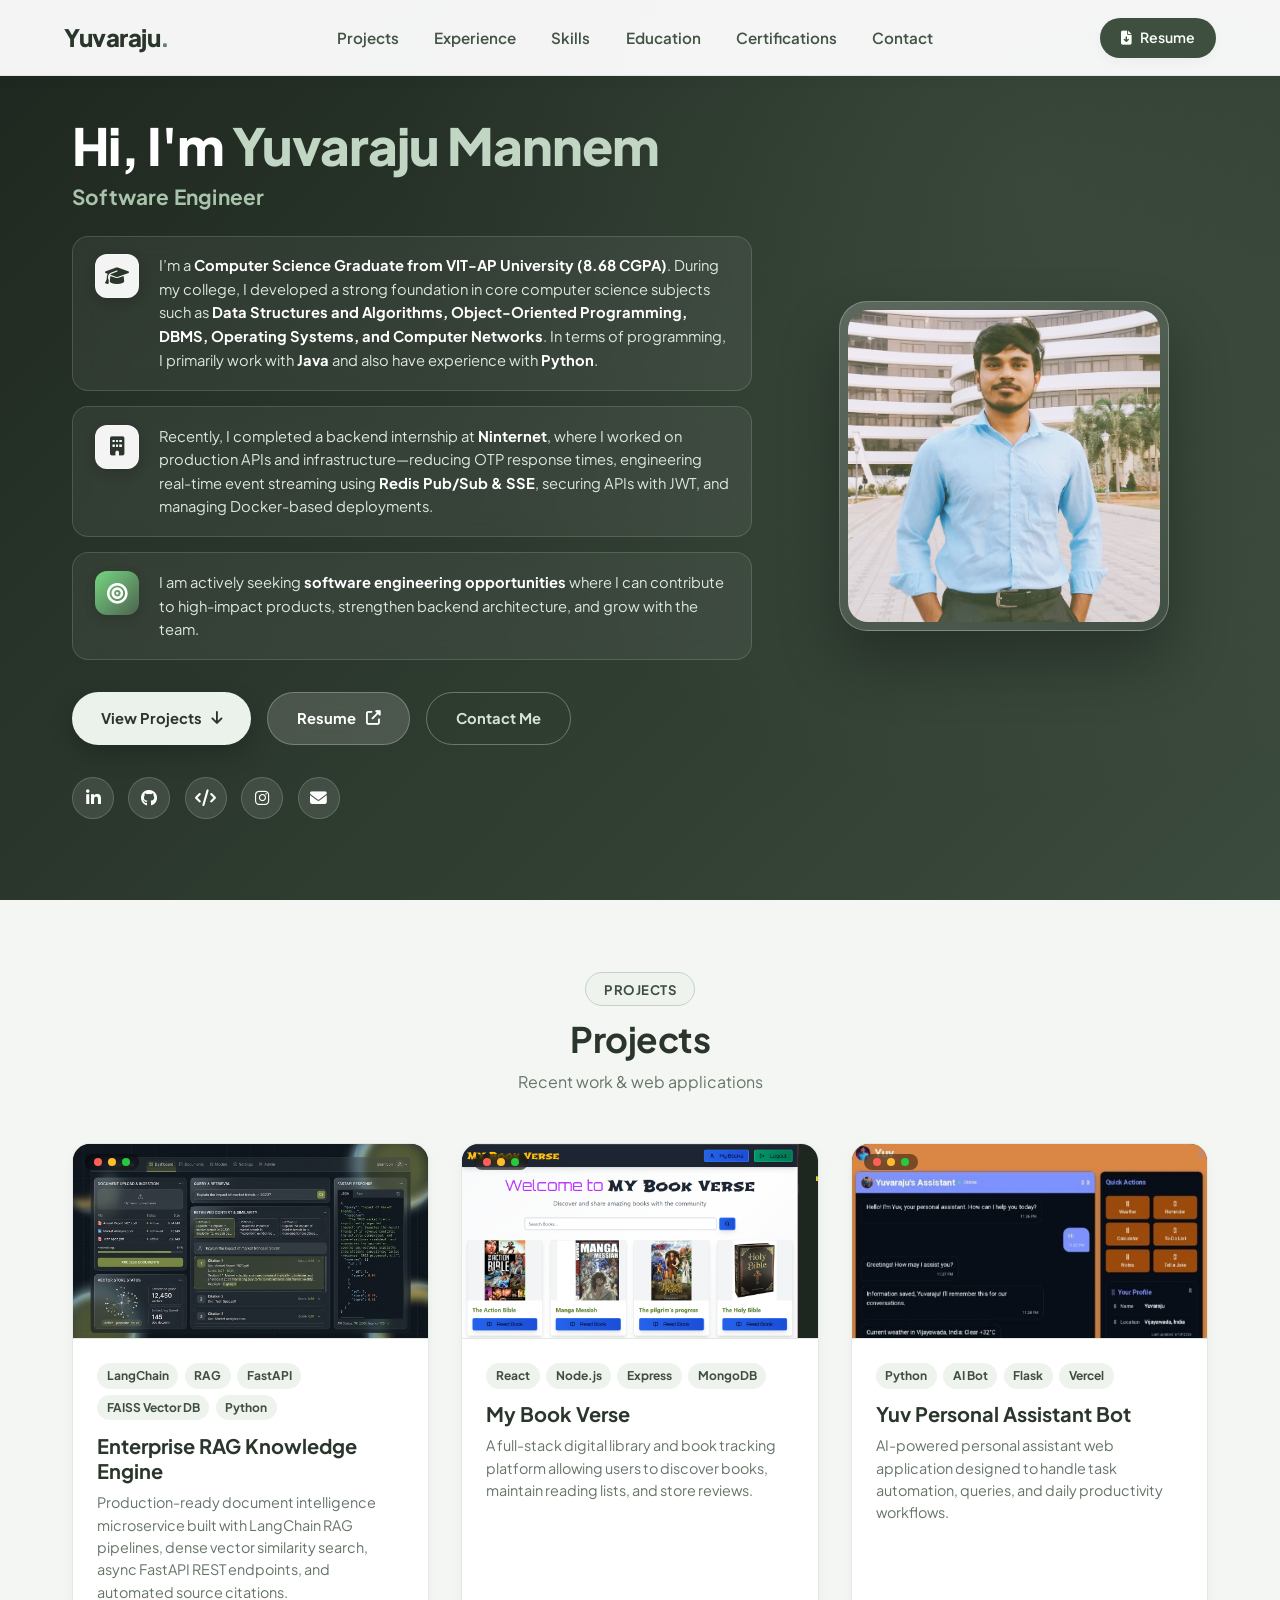
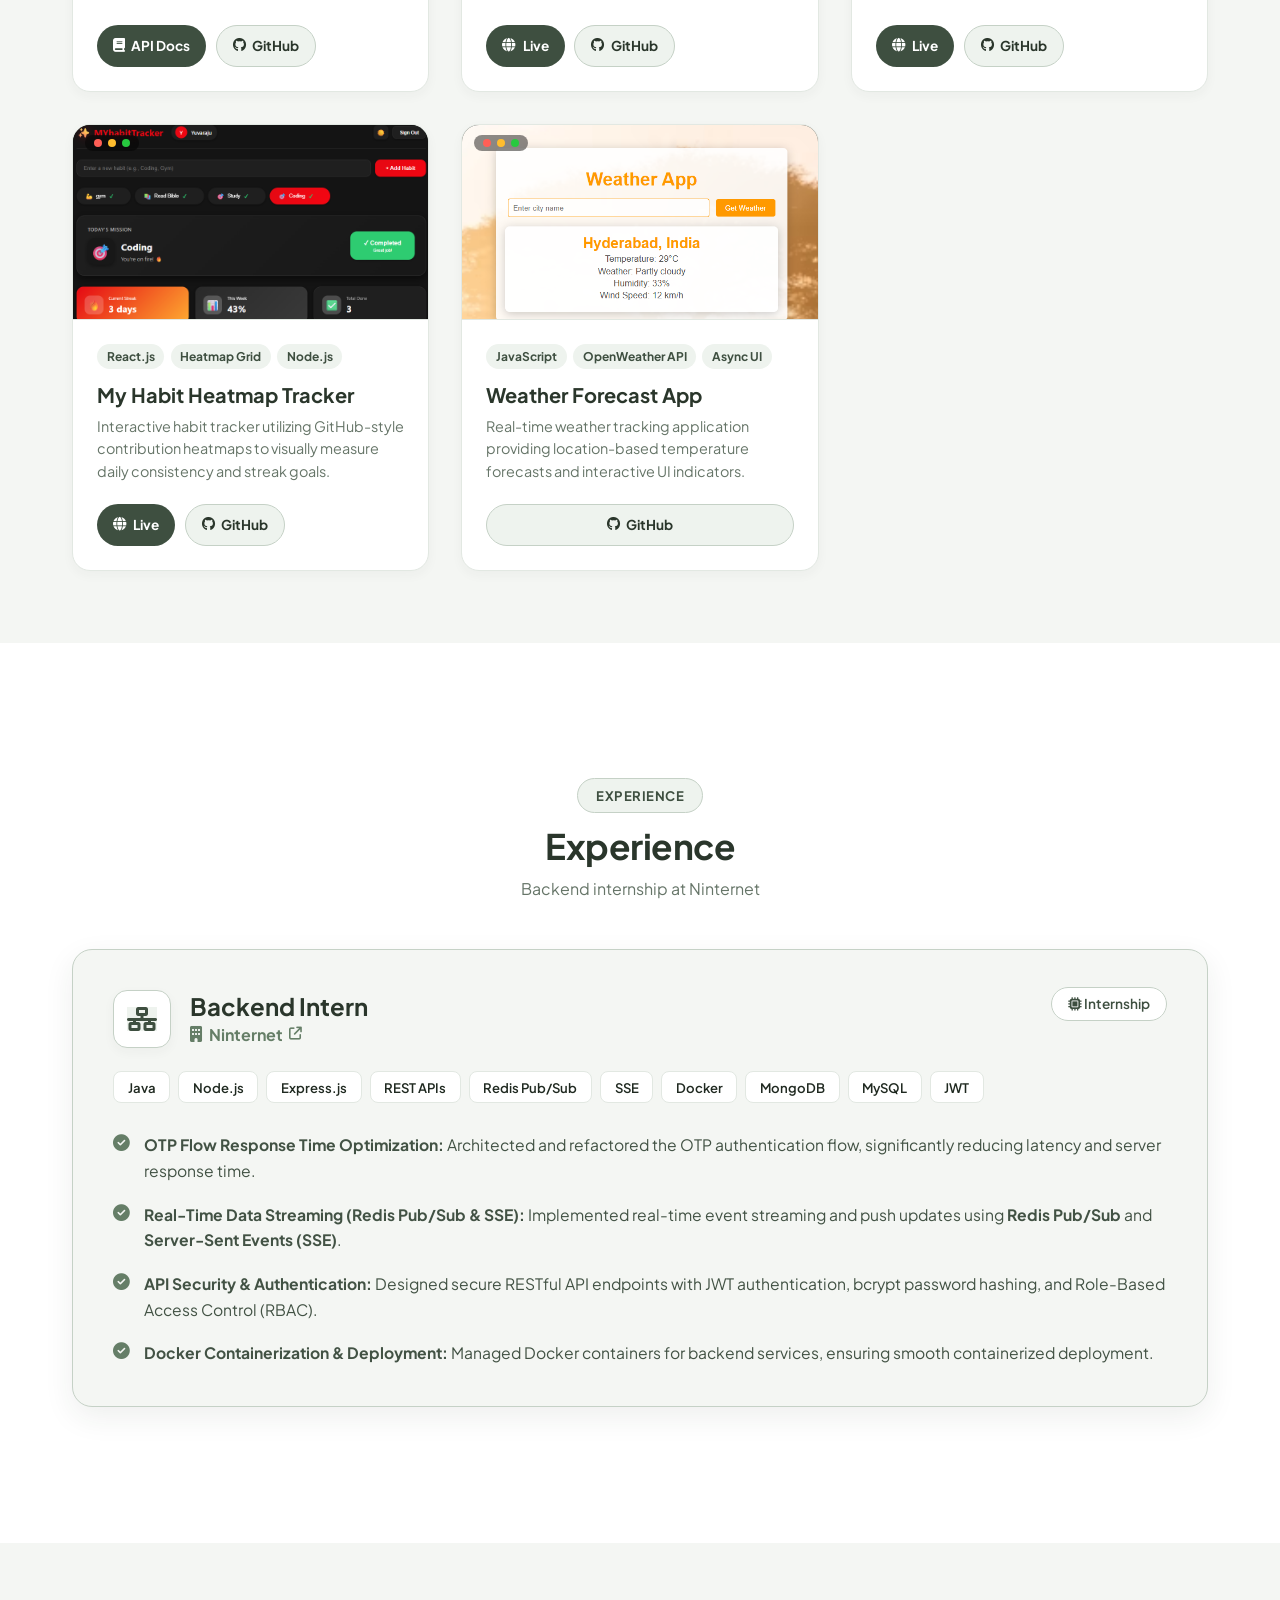
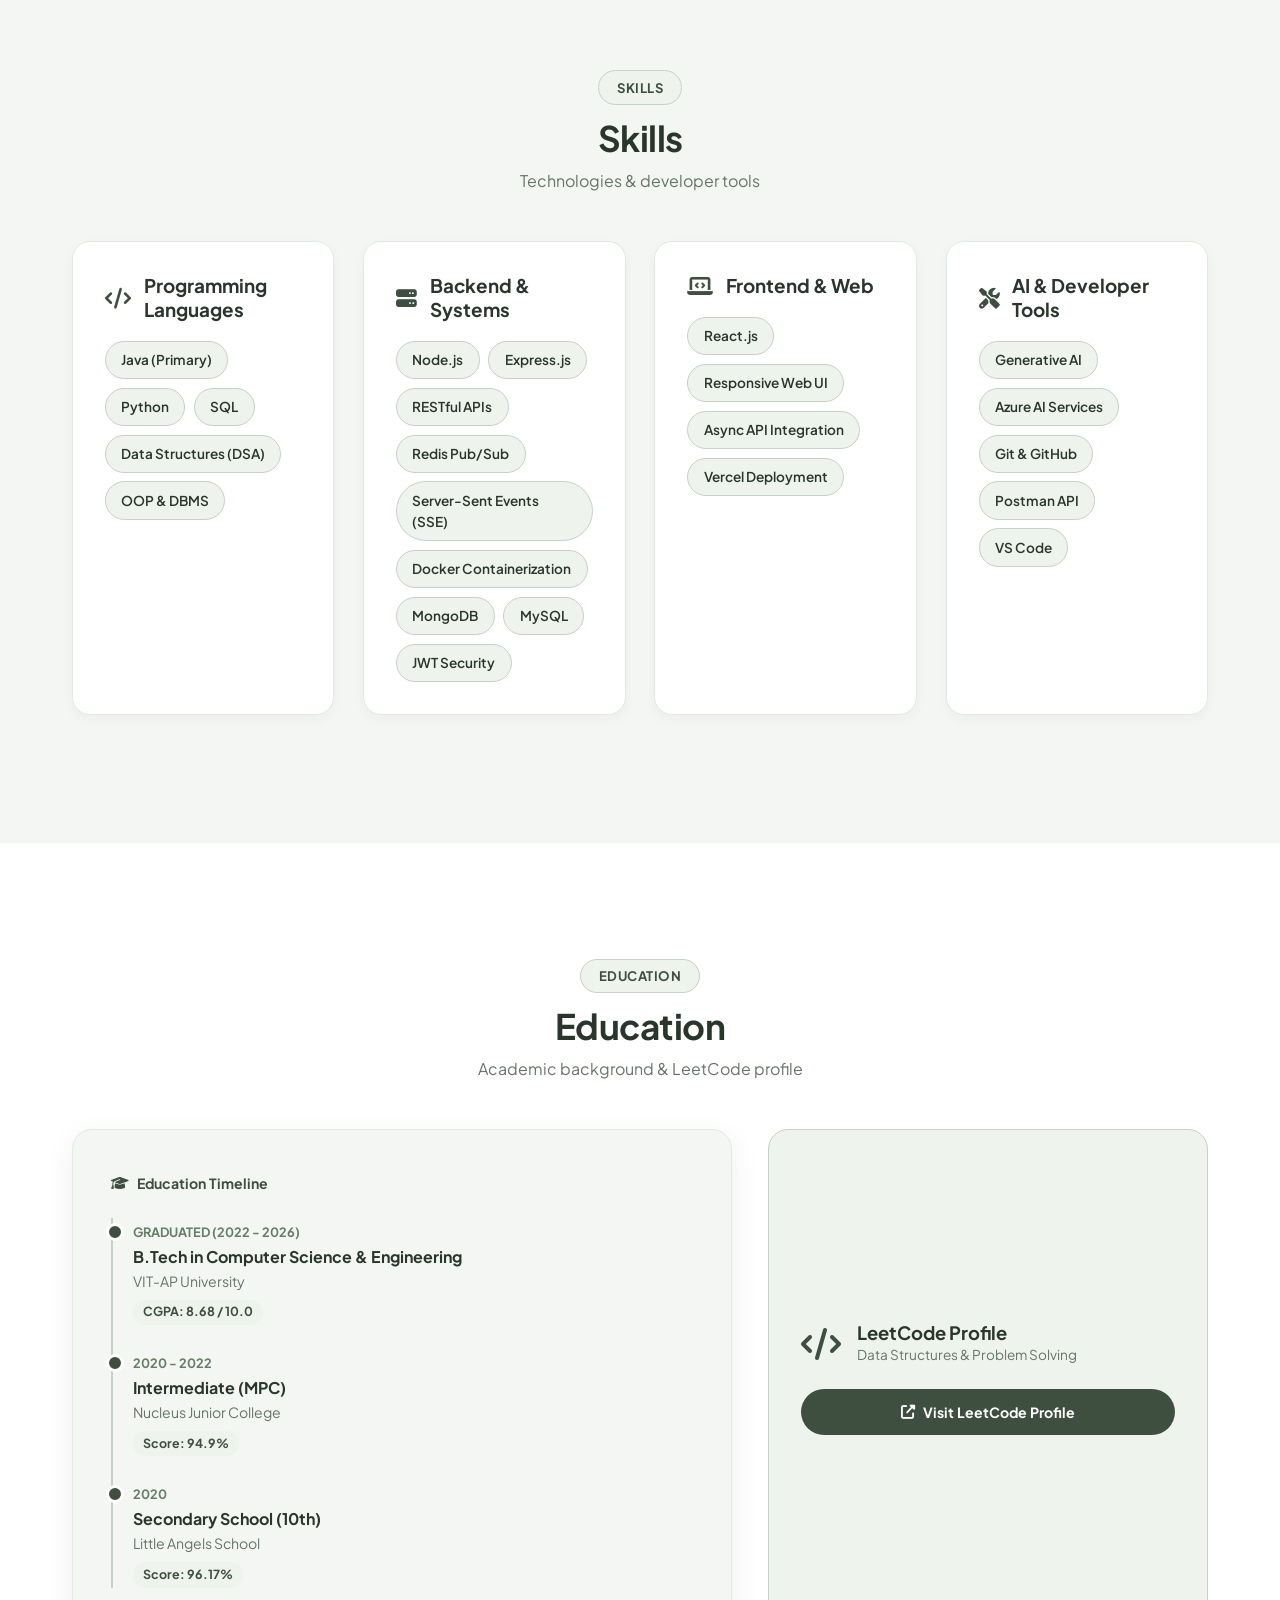
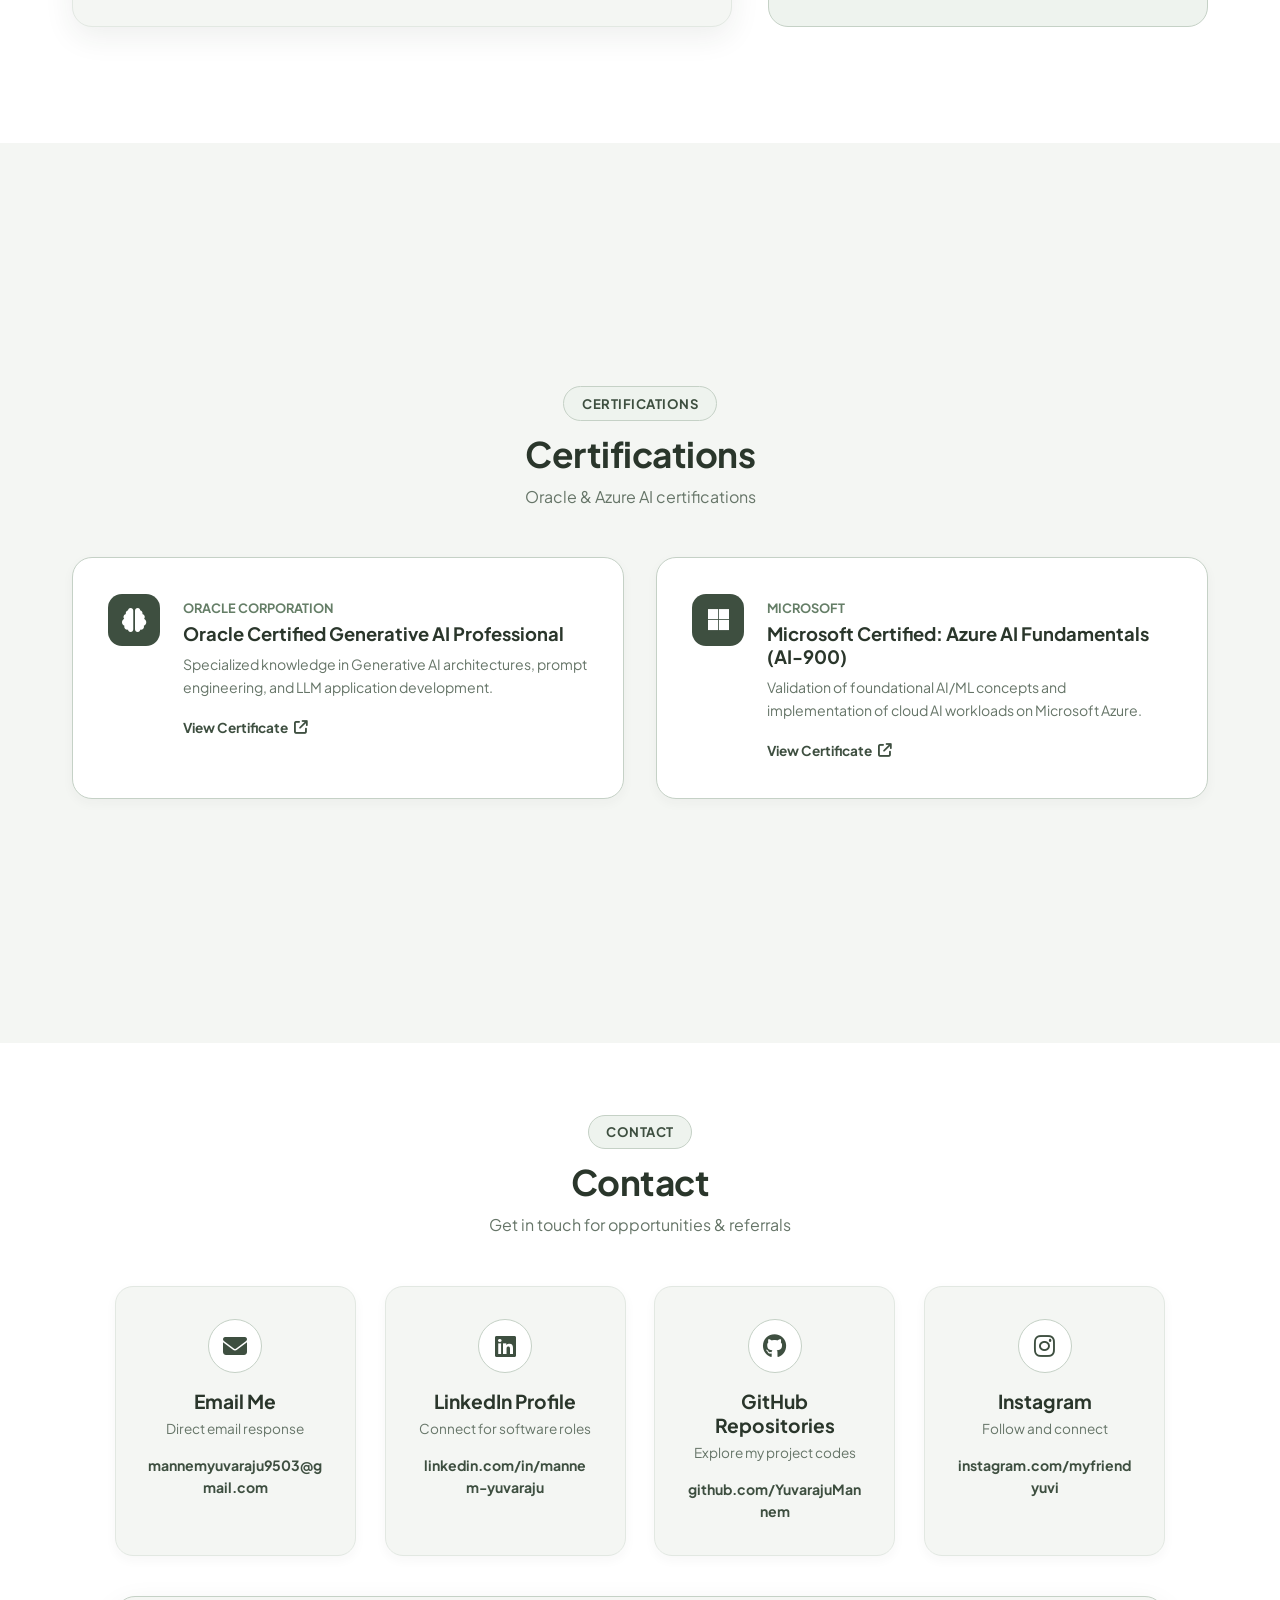
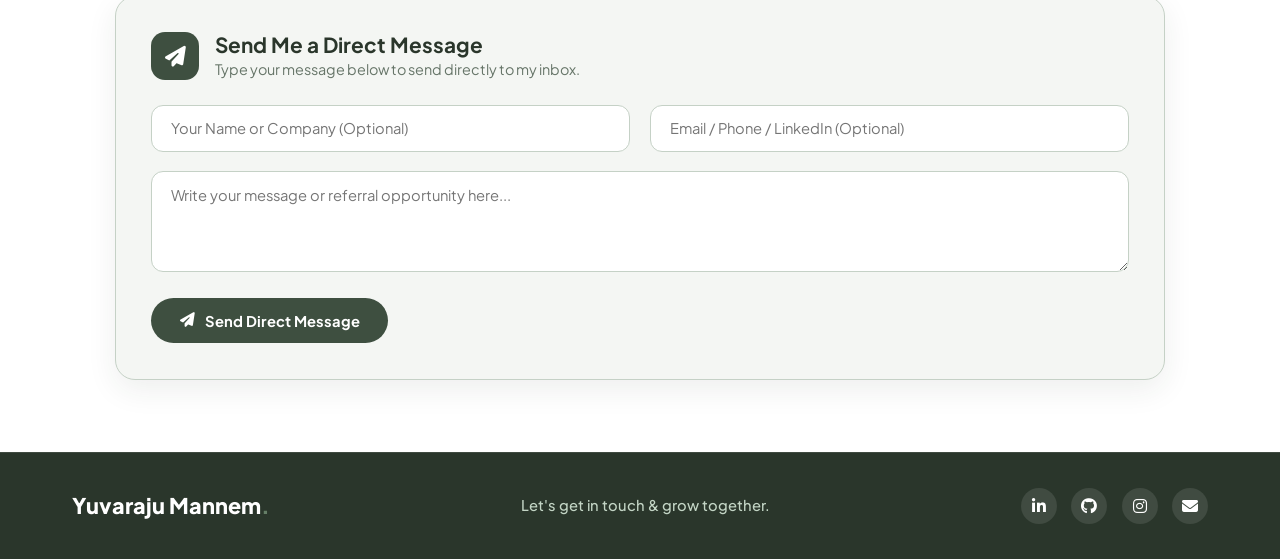
==== commit 03393613: "Add flagship Enterprise RAG FastAPI project to portfolio grid" ====
--- a/index.html
+++ b/index.html
@@ -171,6 +171,37 @@
         </div>
 
         <div class="projects-grid">
+          <!-- Project 1: Enterprise RAG FastAPI (Flagship AI/ML) -->
+          <div class="project-card">
+            <div class="project-image">
+              <div class="browser-dots">
+                <span class="dot red"></span>
+                <span class="dot yellow"></span>
+                <span class="dot green"></span>
+              </div>
+              <img src="./assets/project-rag.png" alt="Enterprise RAG FastAPI AI Engine Interface" />
+            </div>
+            <div class="project-info">
+              <div class="project-tags">
+                <span>LangChain</span>
+                <span>RAG</span>
+                <span>FastAPI</span>
+                <span>FAISS Vector DB</span>
+                <span>Python</span>
+              </div>
+              <h3>Enterprise RAG Knowledge Engine</h3>
+              <p>Production-ready document intelligence microservice built with LangChain RAG pipelines, dense vector similarity search, async FastAPI REST endpoints, and automated source citations.</p>
+              
+              <div class="project-action-buttons">
+                <a href="https://github.com/YuvarajuMannem/Enterprise-RAG-FastAPI" target="_blank" class="btn-card-primary">
+                  <i class="fa-solid fa-book"></i> API Docs
+                </a>
+                <a href="https://github.com/YuvarajuMannem/Enterprise-RAG-FastAPI" target="_blank" class="btn-card-secondary">
+                  <i class="fa-brands fa-github"></i> GitHub
+                </a>
+              </div>
+            </div>
+          </div>
           <!-- Project 1 -->
           <div class="project-card">
             <div class="project-image">
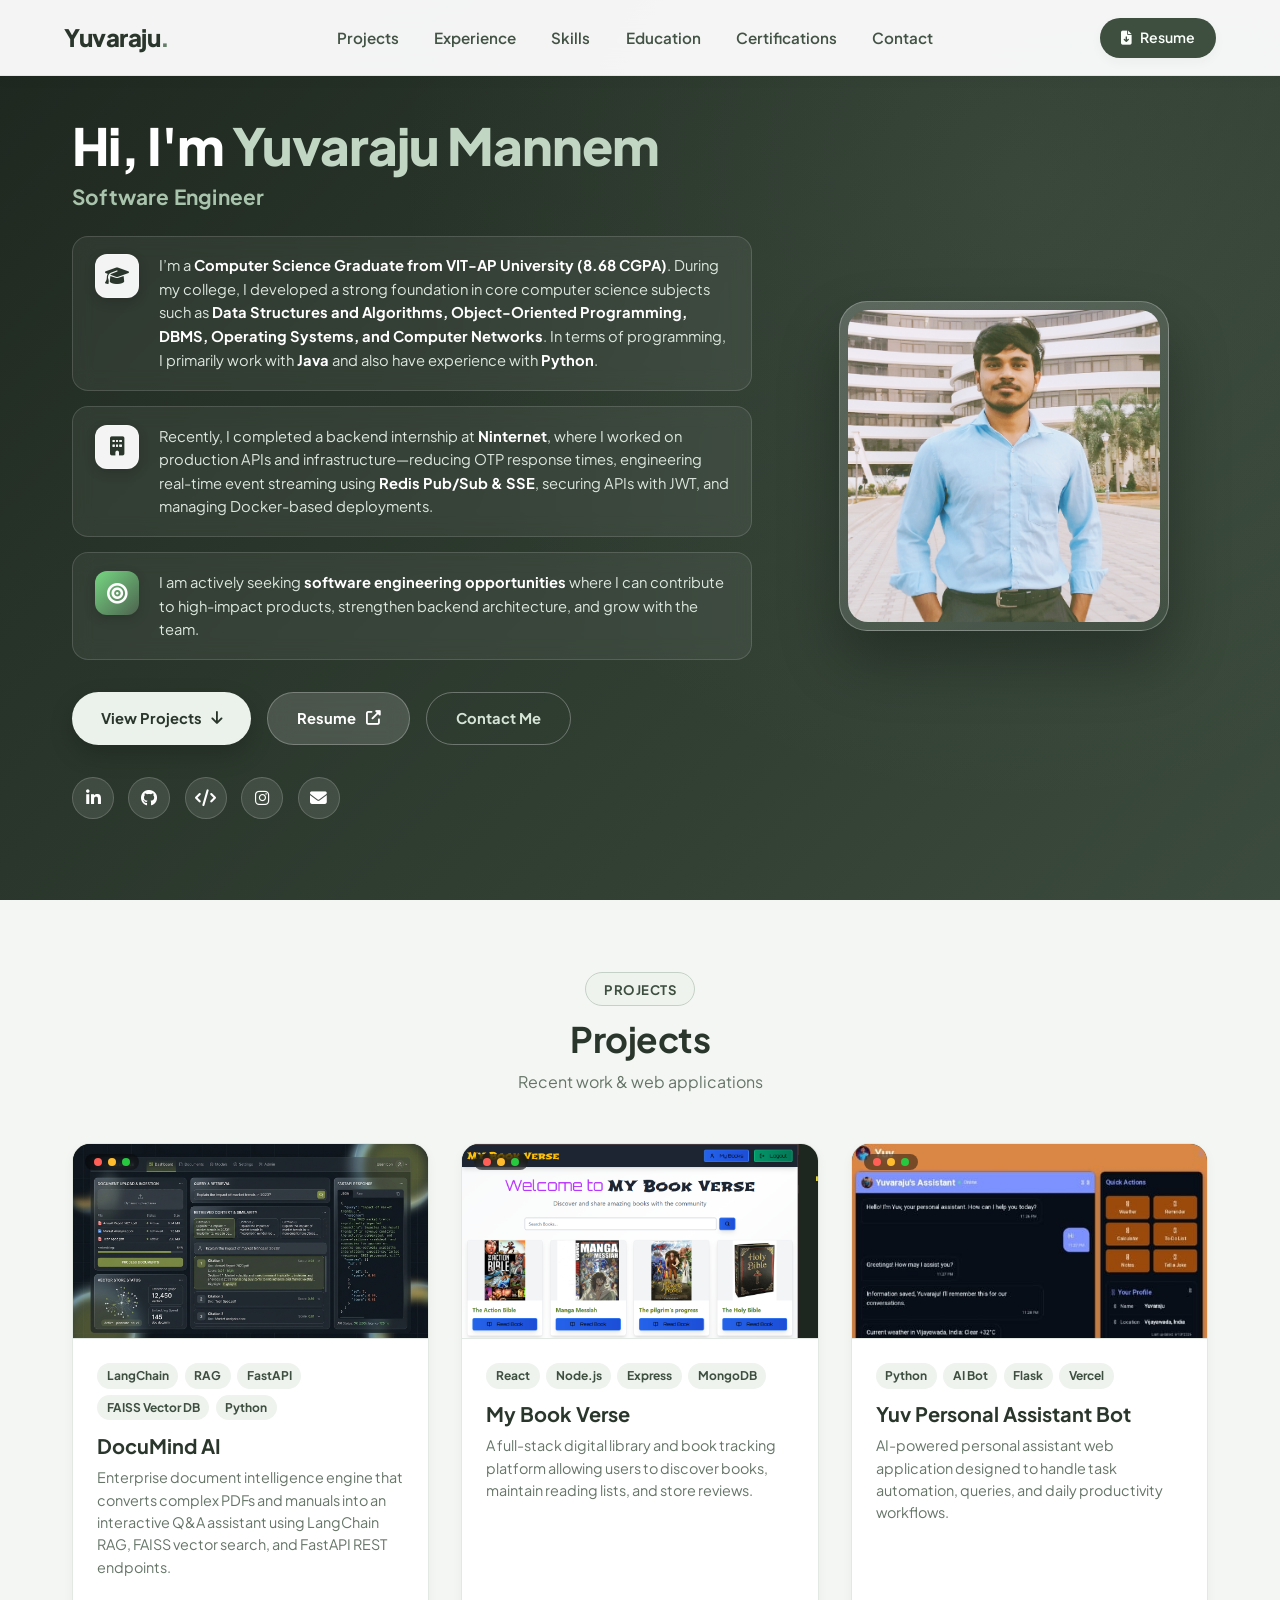
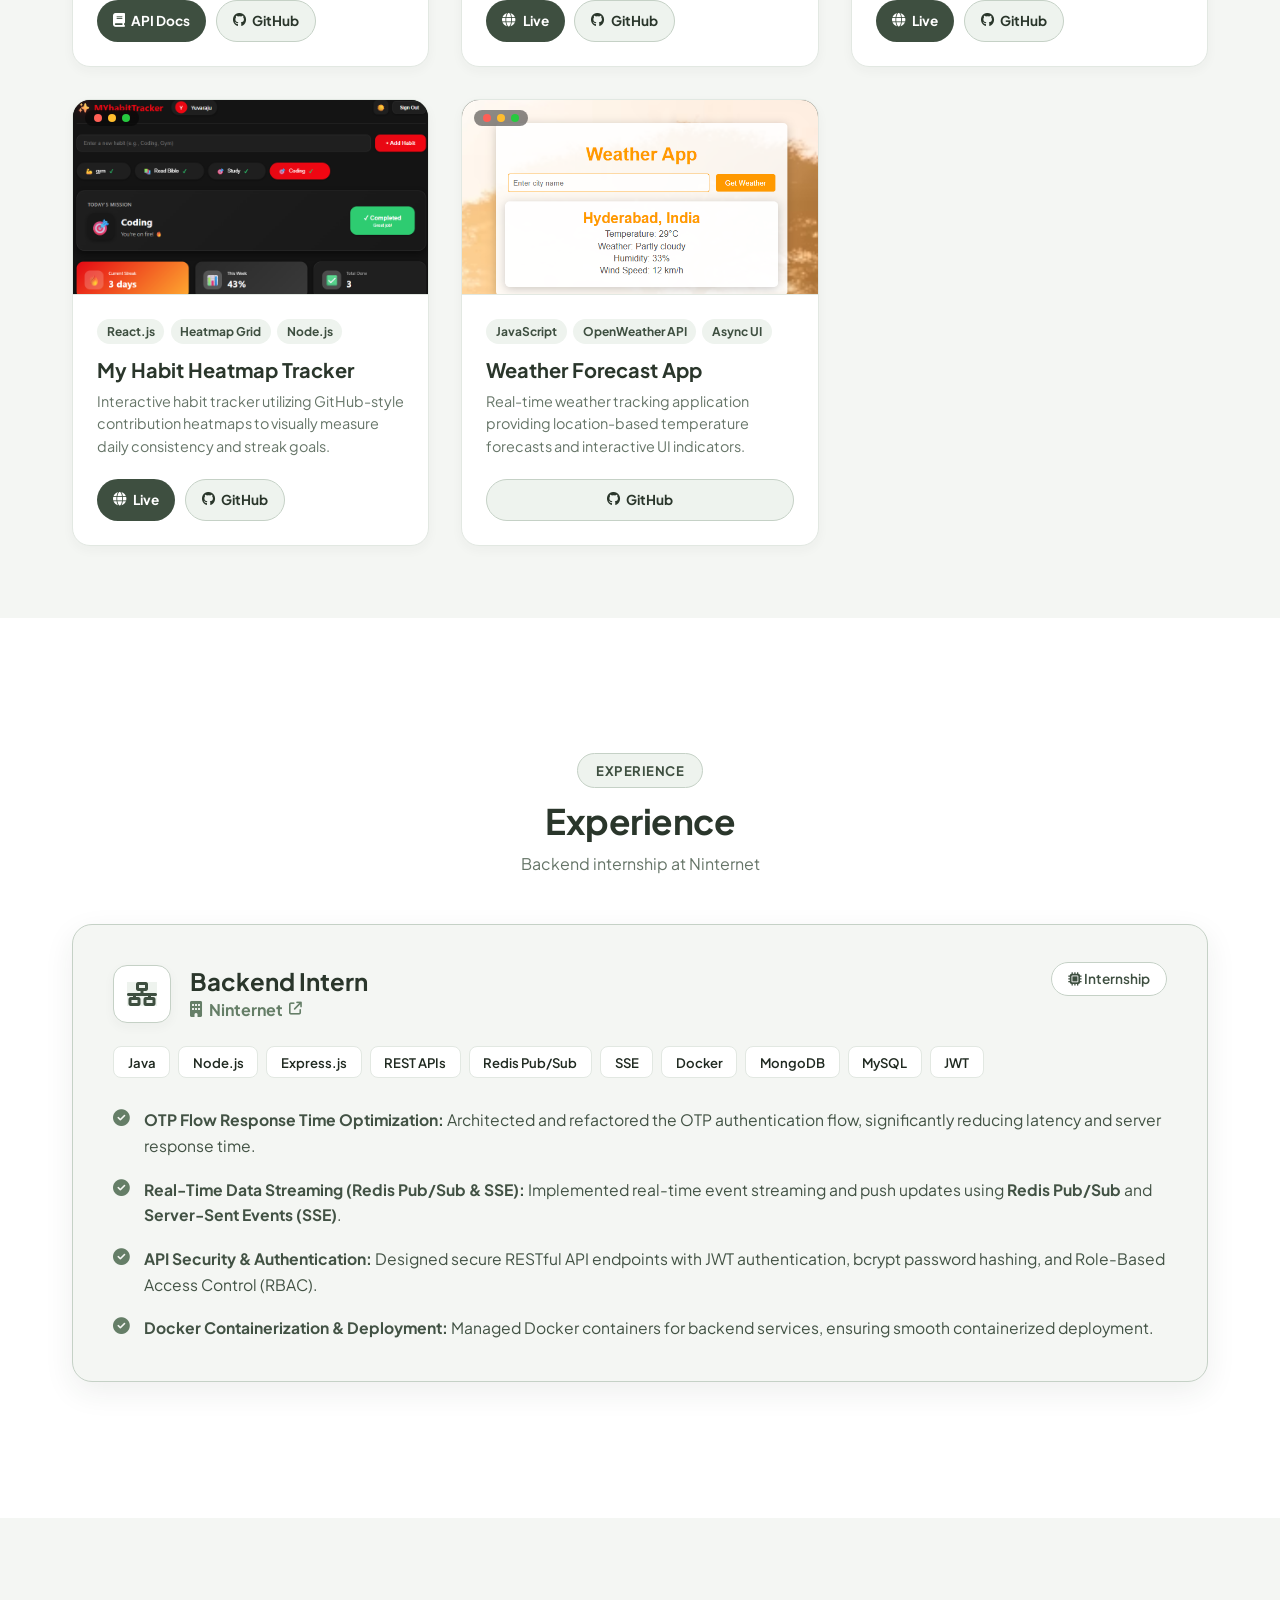
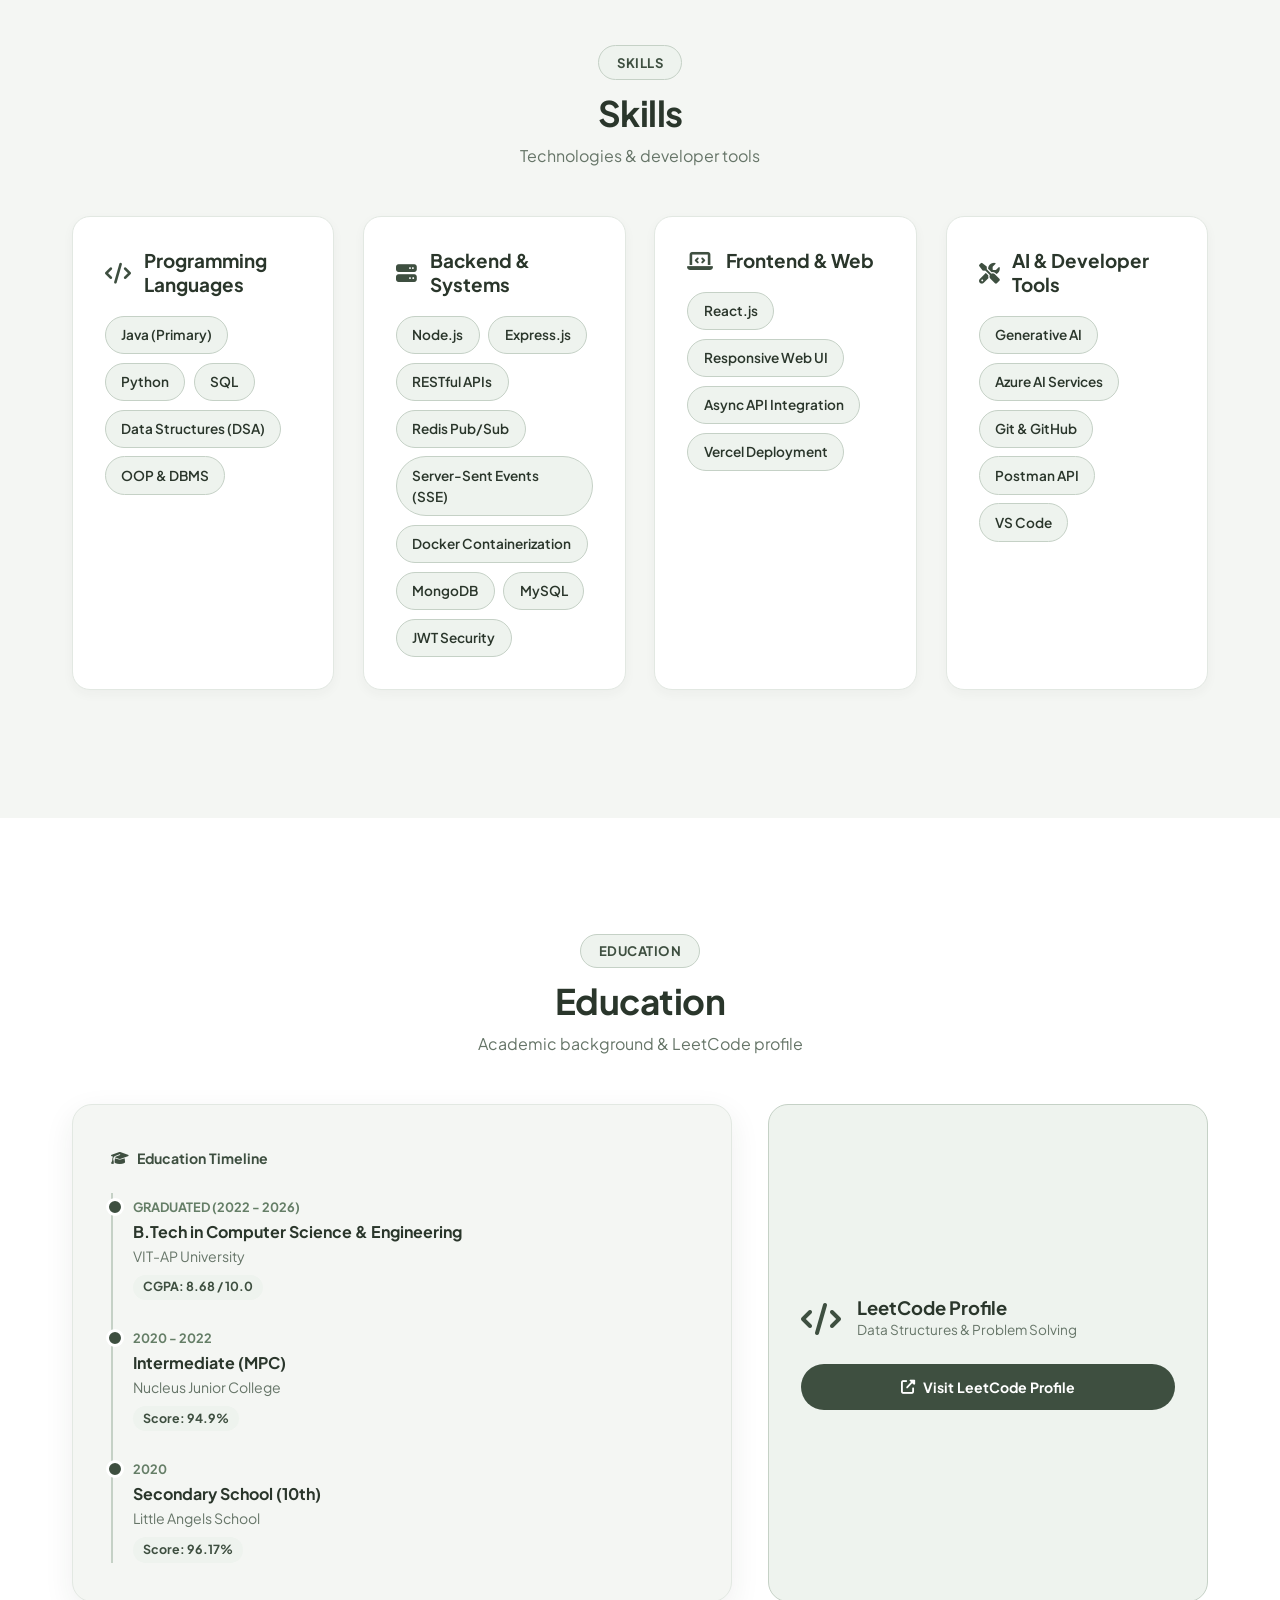
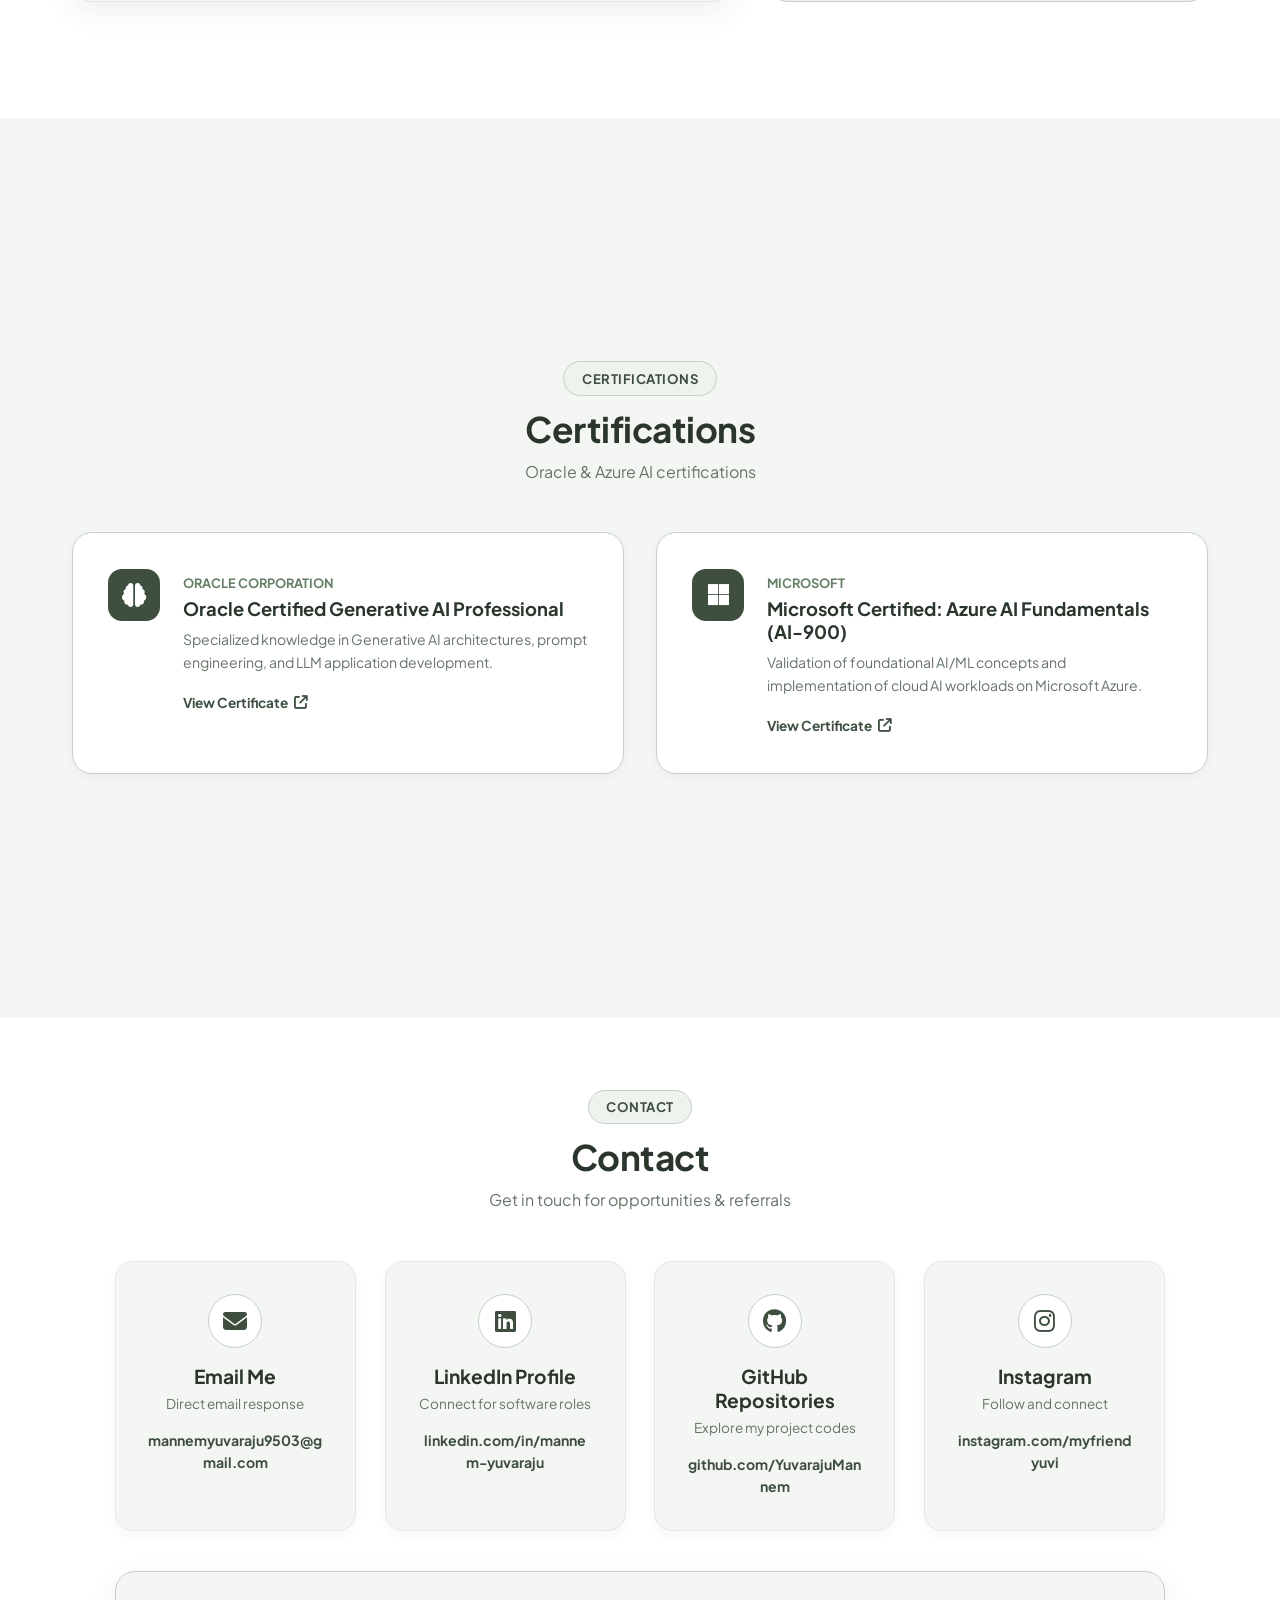
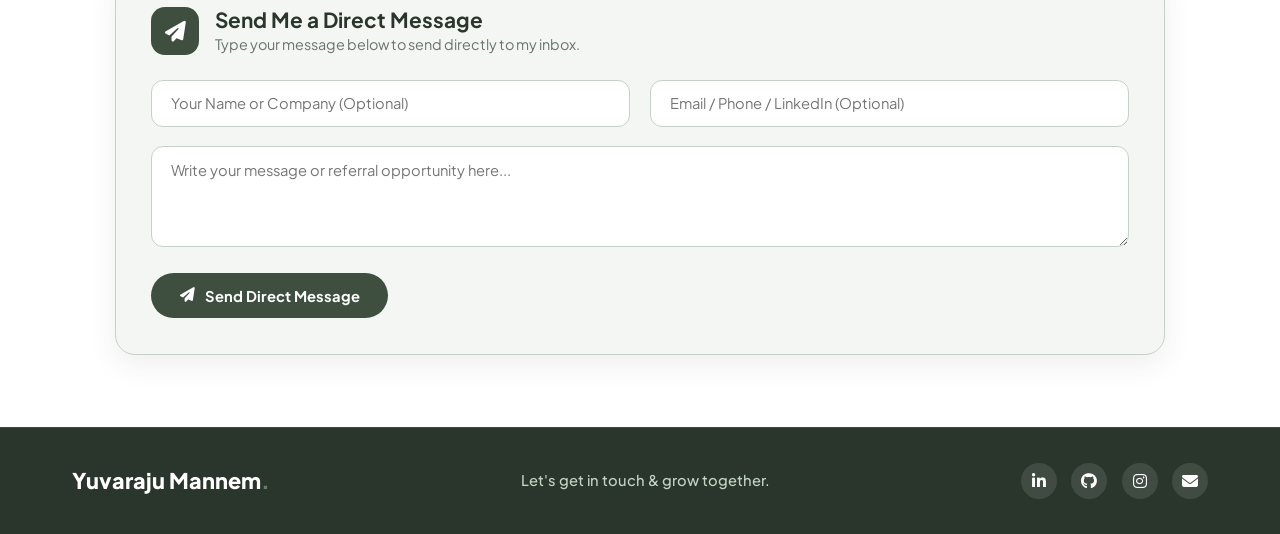
==== commit 9eb945c4: "Update project title to DocuMind AI" ====
--- a/index.html
+++ b/index.html
@@ -189,8 +189,8 @@
                 <span>FAISS Vector DB</span>
                 <span>Python</span>
               </div>
-              <h3>Enterprise RAG Knowledge Engine</h3>
-              <p>Production-ready document intelligence microservice built with LangChain RAG pipelines, dense vector similarity search, async FastAPI REST endpoints, and automated source citations.</p>
+              <h3>DocuMind AI</h3>
+              <p>Enterprise document intelligence engine that converts complex PDFs and manuals into an interactive Q&A assistant using LangChain RAG, FAISS vector search, and FastAPI REST endpoints.</p>
               
               <div class="project-action-buttons">
                 <a href="https://github.com/YuvarajuMannem/Enterprise-RAG-FastAPI" target="_blank" class="btn-card-primary">
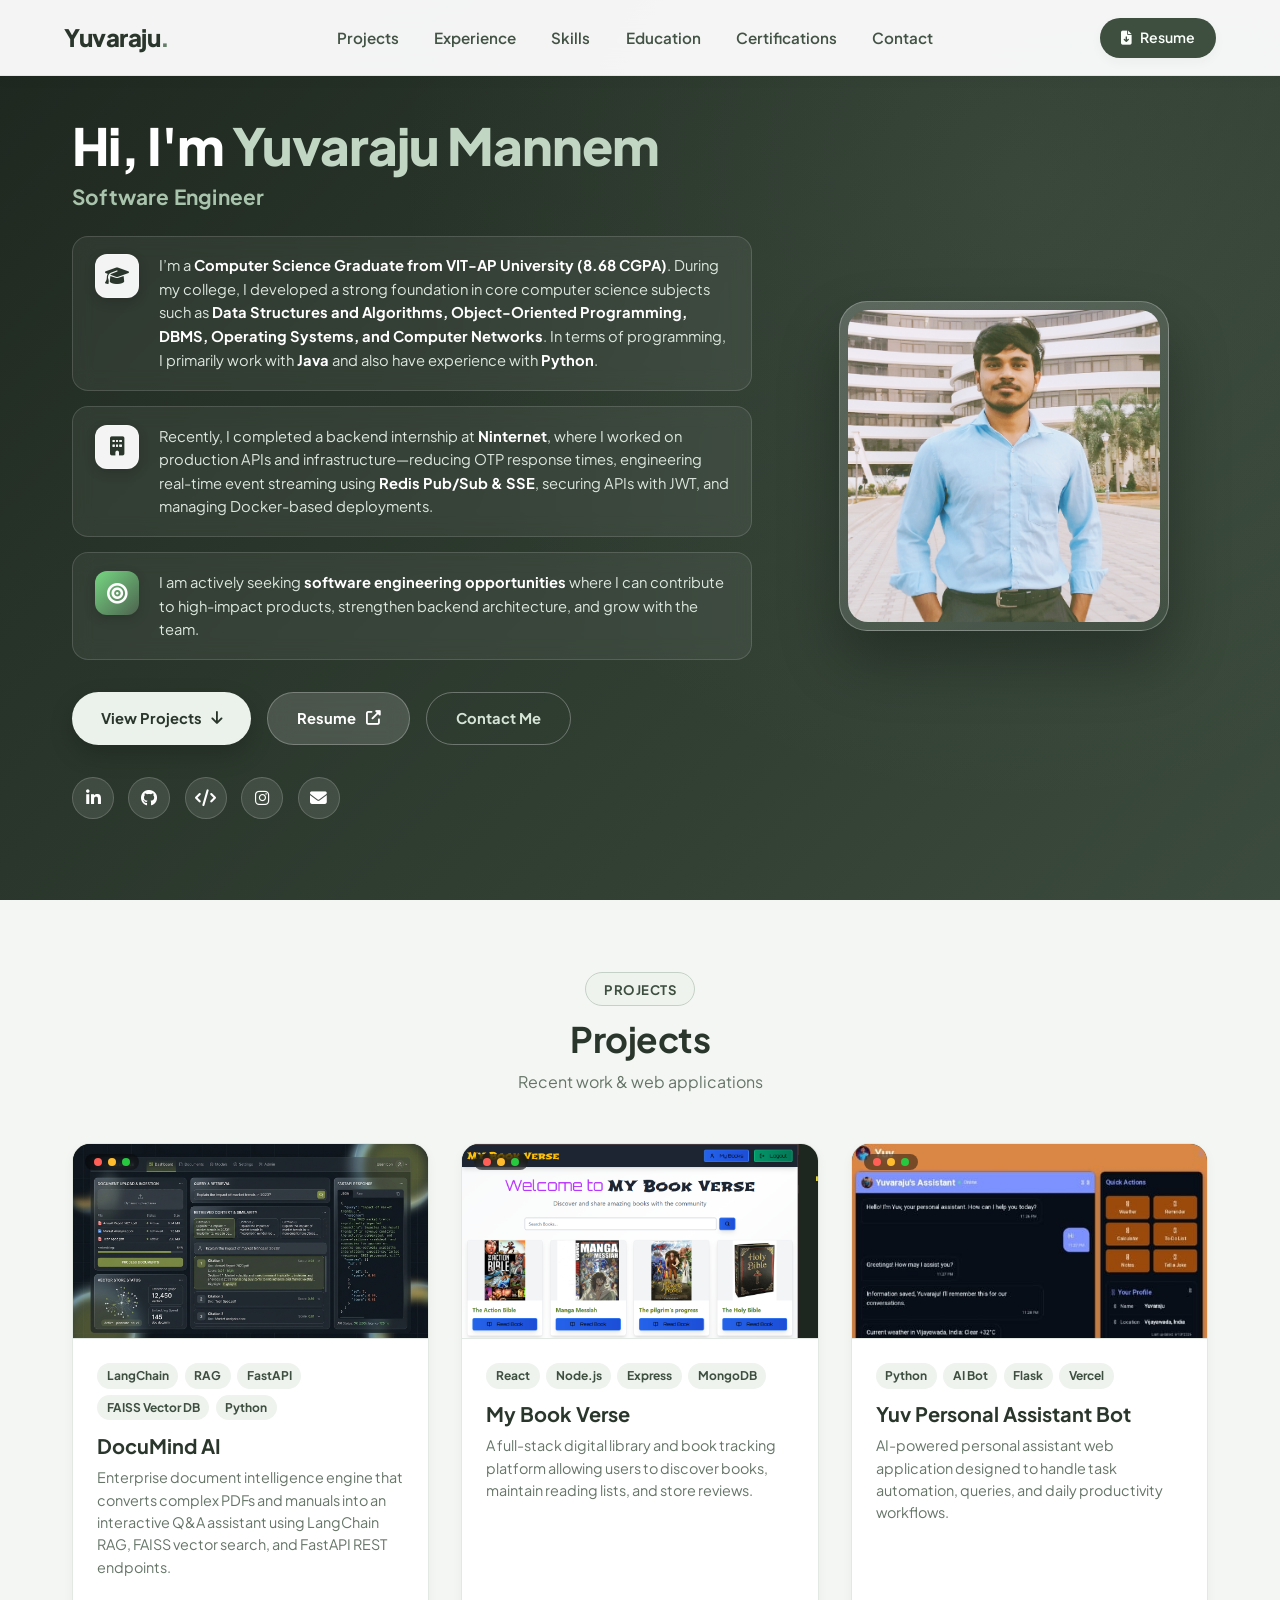
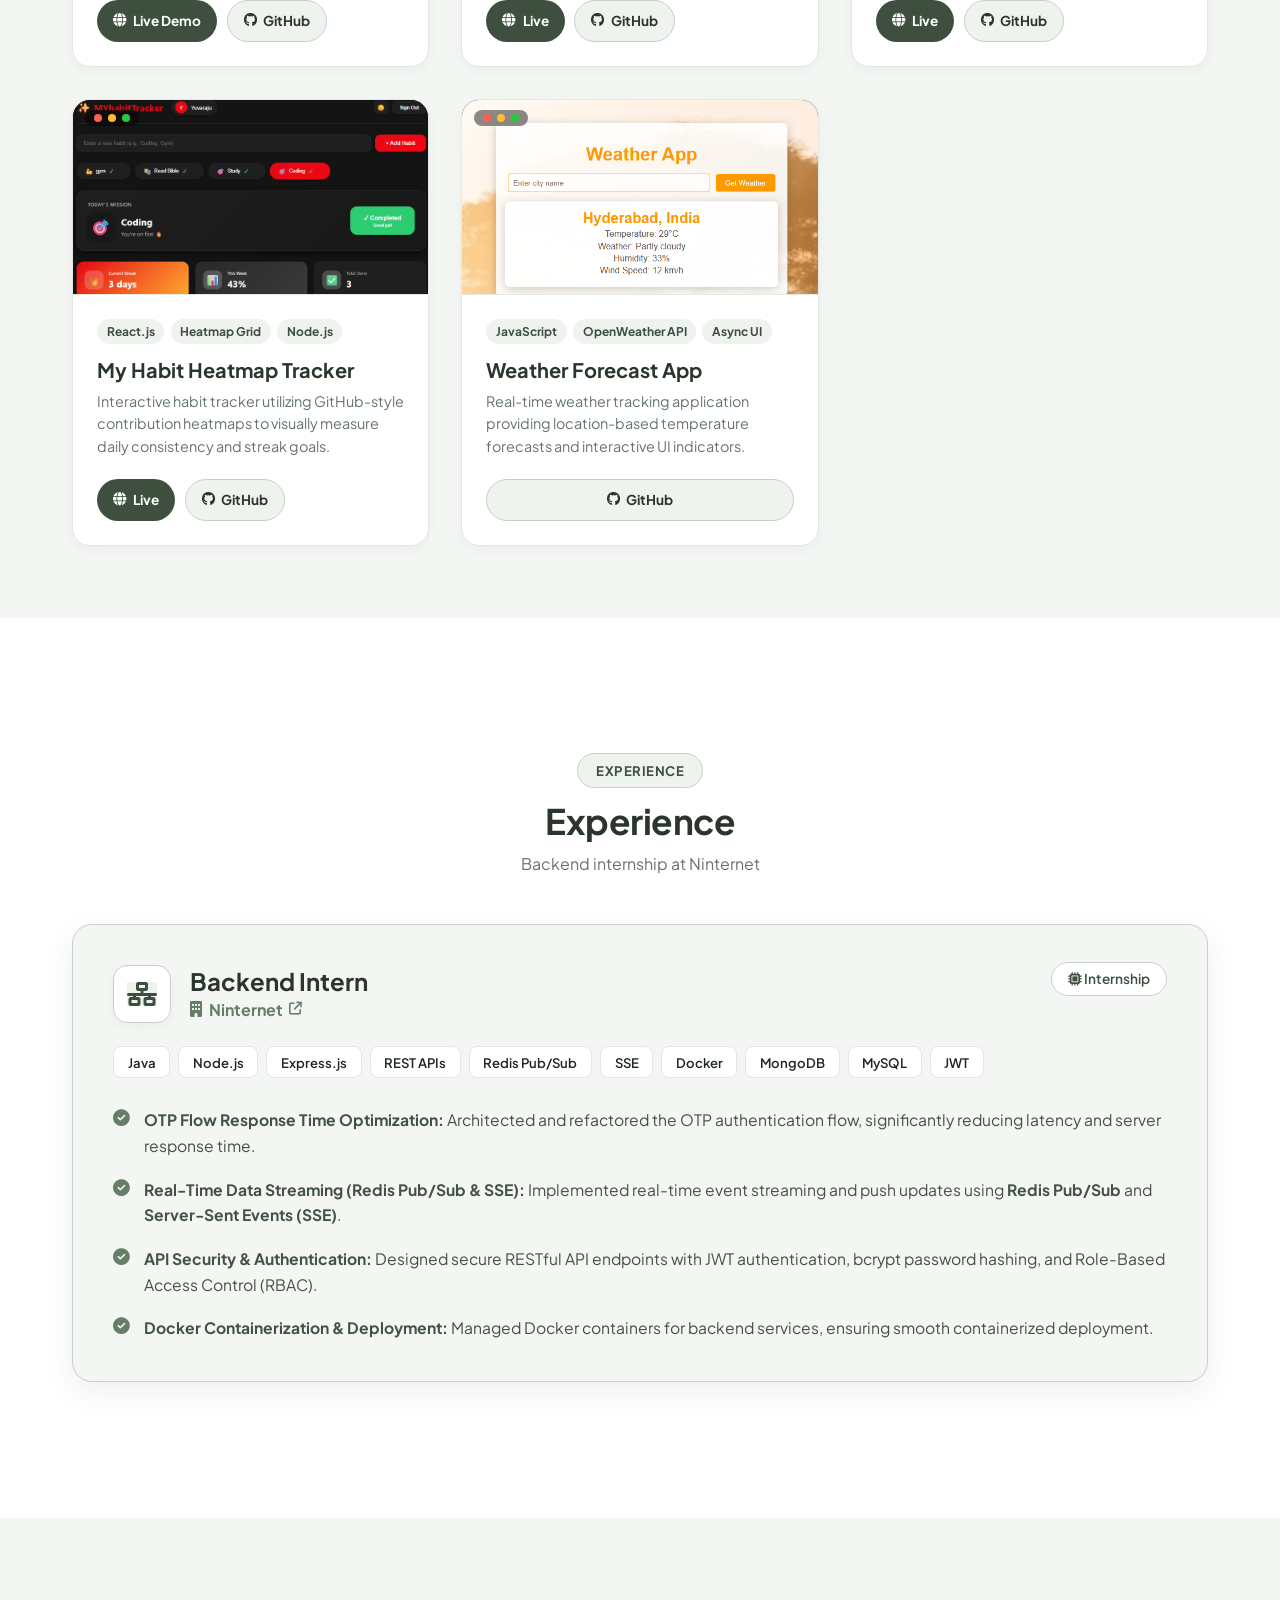
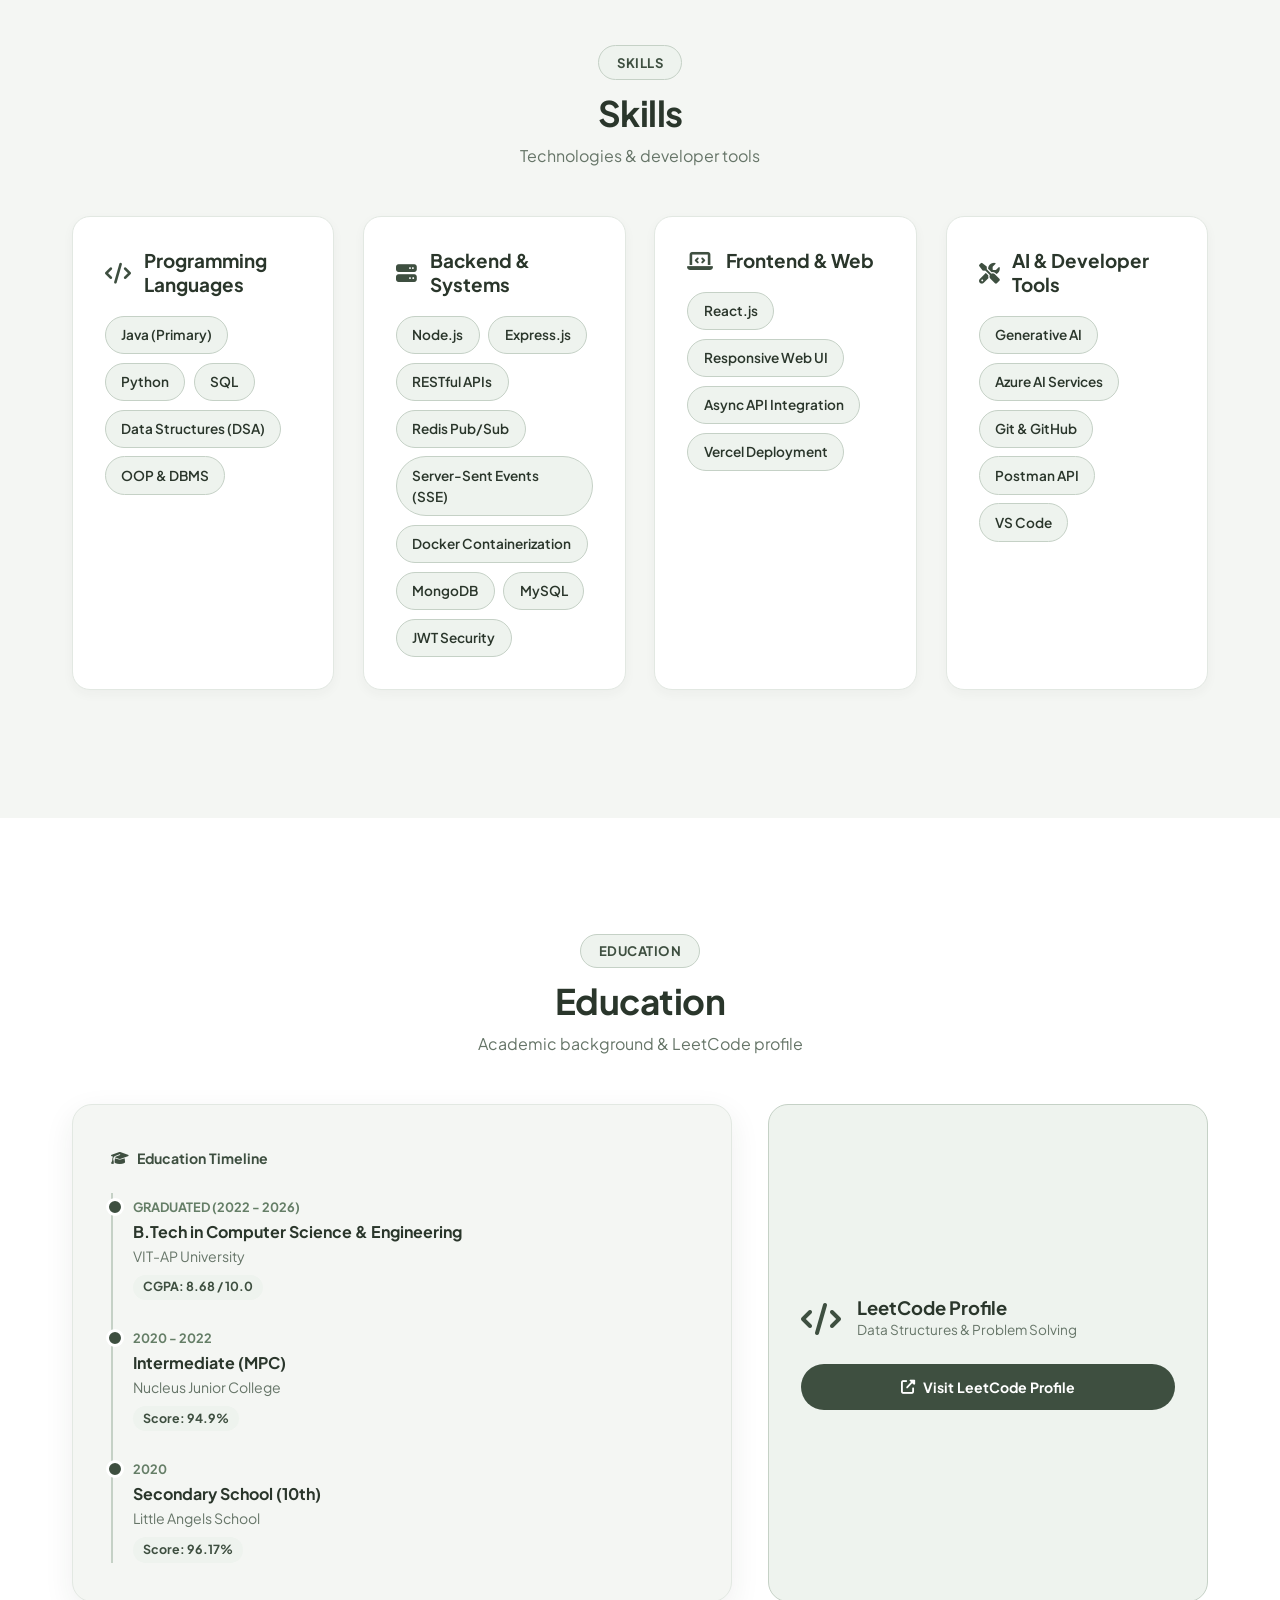
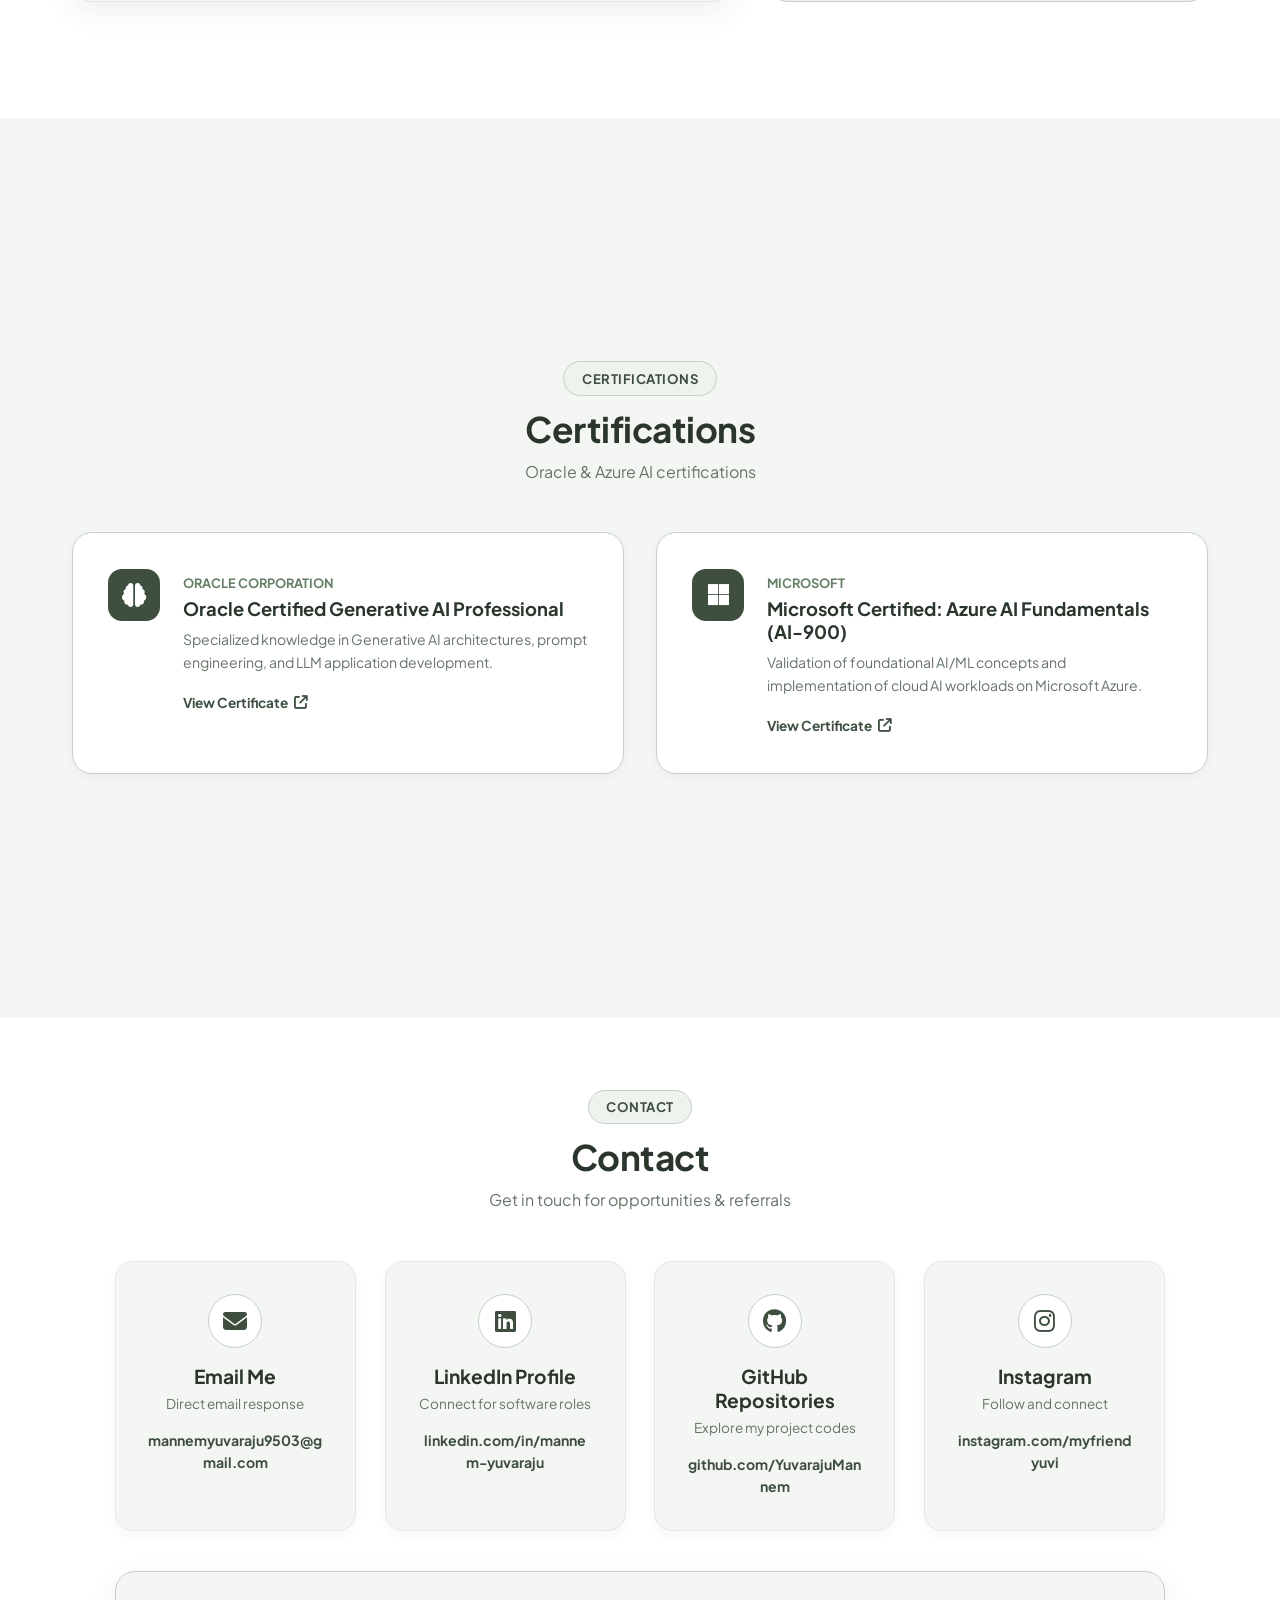
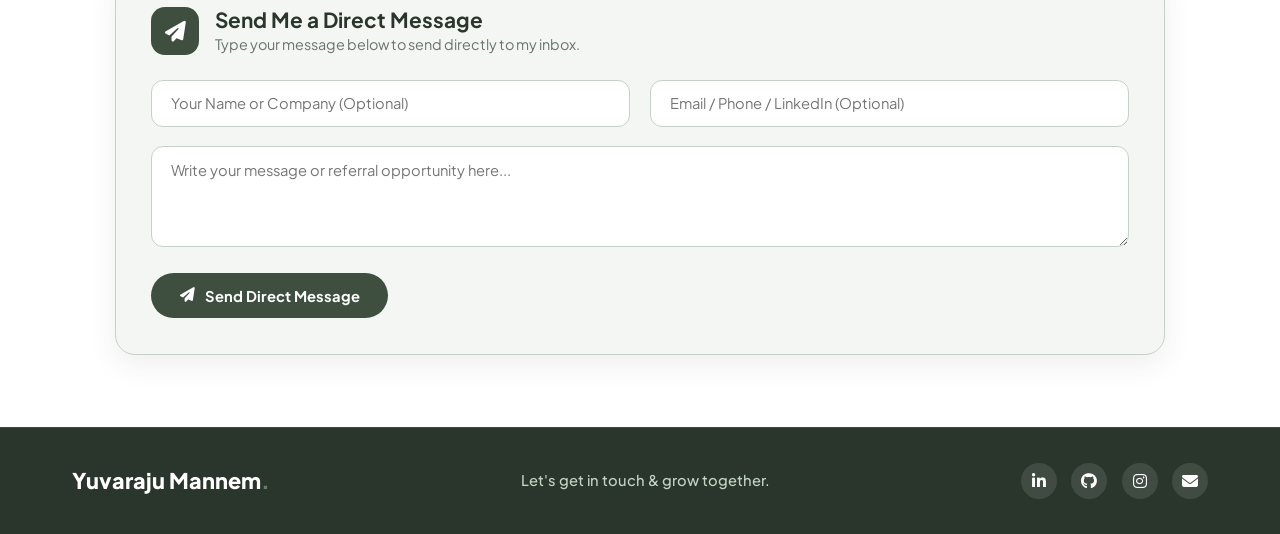
==== commit 551a09d4: "Link live Render URL https://documind-ai-5eod.onrender.com/ on portfolio project card" ====
--- a/index.html
+++ b/index.html
@@ -193,10 +193,10 @@
               <p>Enterprise document intelligence engine that converts complex PDFs and manuals into an interactive Q&A assistant using LangChain RAG, FAISS vector search, and FastAPI REST endpoints.</p>
               
               <div class="project-action-buttons">
-                <a href="https://github.com/YuvarajuMannem/Enterprise-RAG-FastAPI" target="_blank" class="btn-card-primary">
-                  <i class="fa-solid fa-book"></i> API Docs
-                </a>
-                <a href="https://github.com/YuvarajuMannem/Enterprise-RAG-FastAPI" target="_blank" class="btn-card-secondary">
+                <a href="https://documind-ai-5eod.onrender.com/" target="_blank" class="btn-card-primary">
+                  <i class="fa-solid fa-globe"></i> Live Demo
+                </a>
+                <a href="https://github.com/YuvarajuMannem/DocuMind-AI" target="_blank" class="btn-card-secondary">
                   <i class="fa-brands fa-github"></i> GitHub
                 </a>
               </div>
